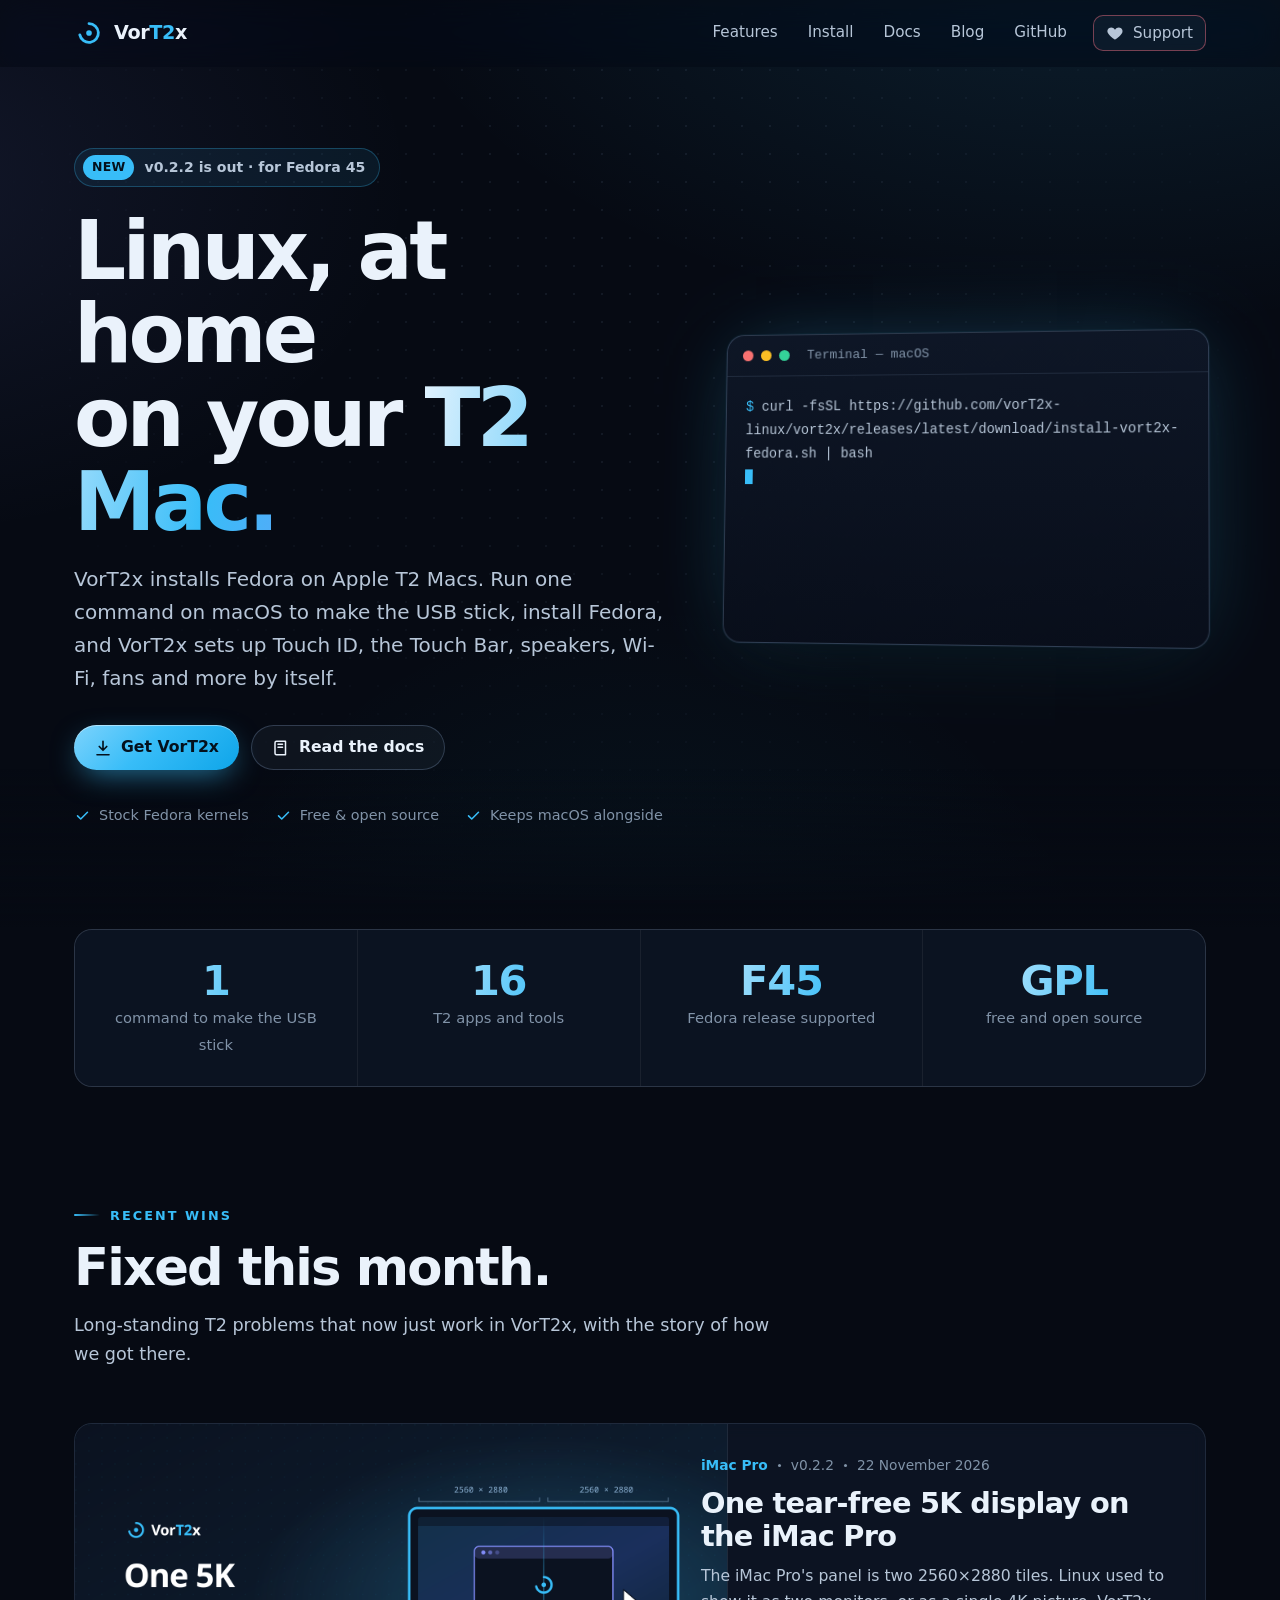
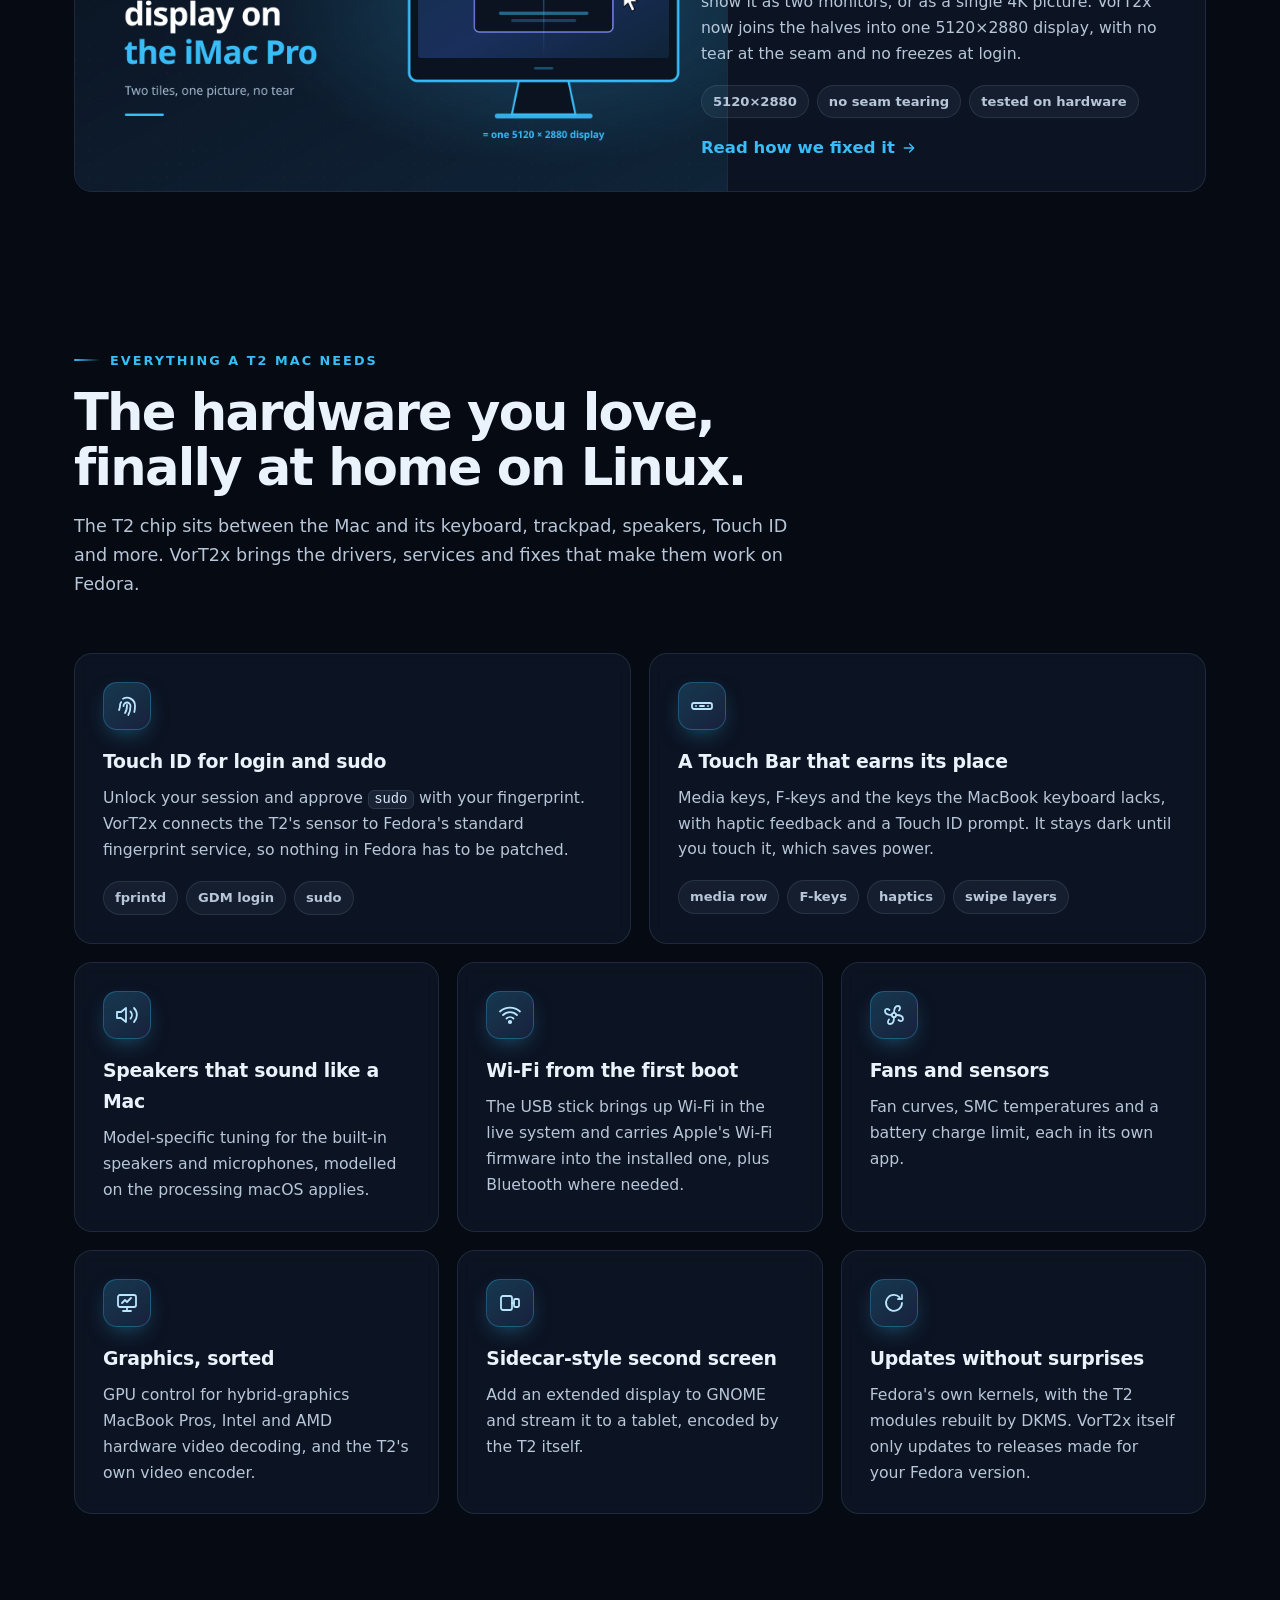
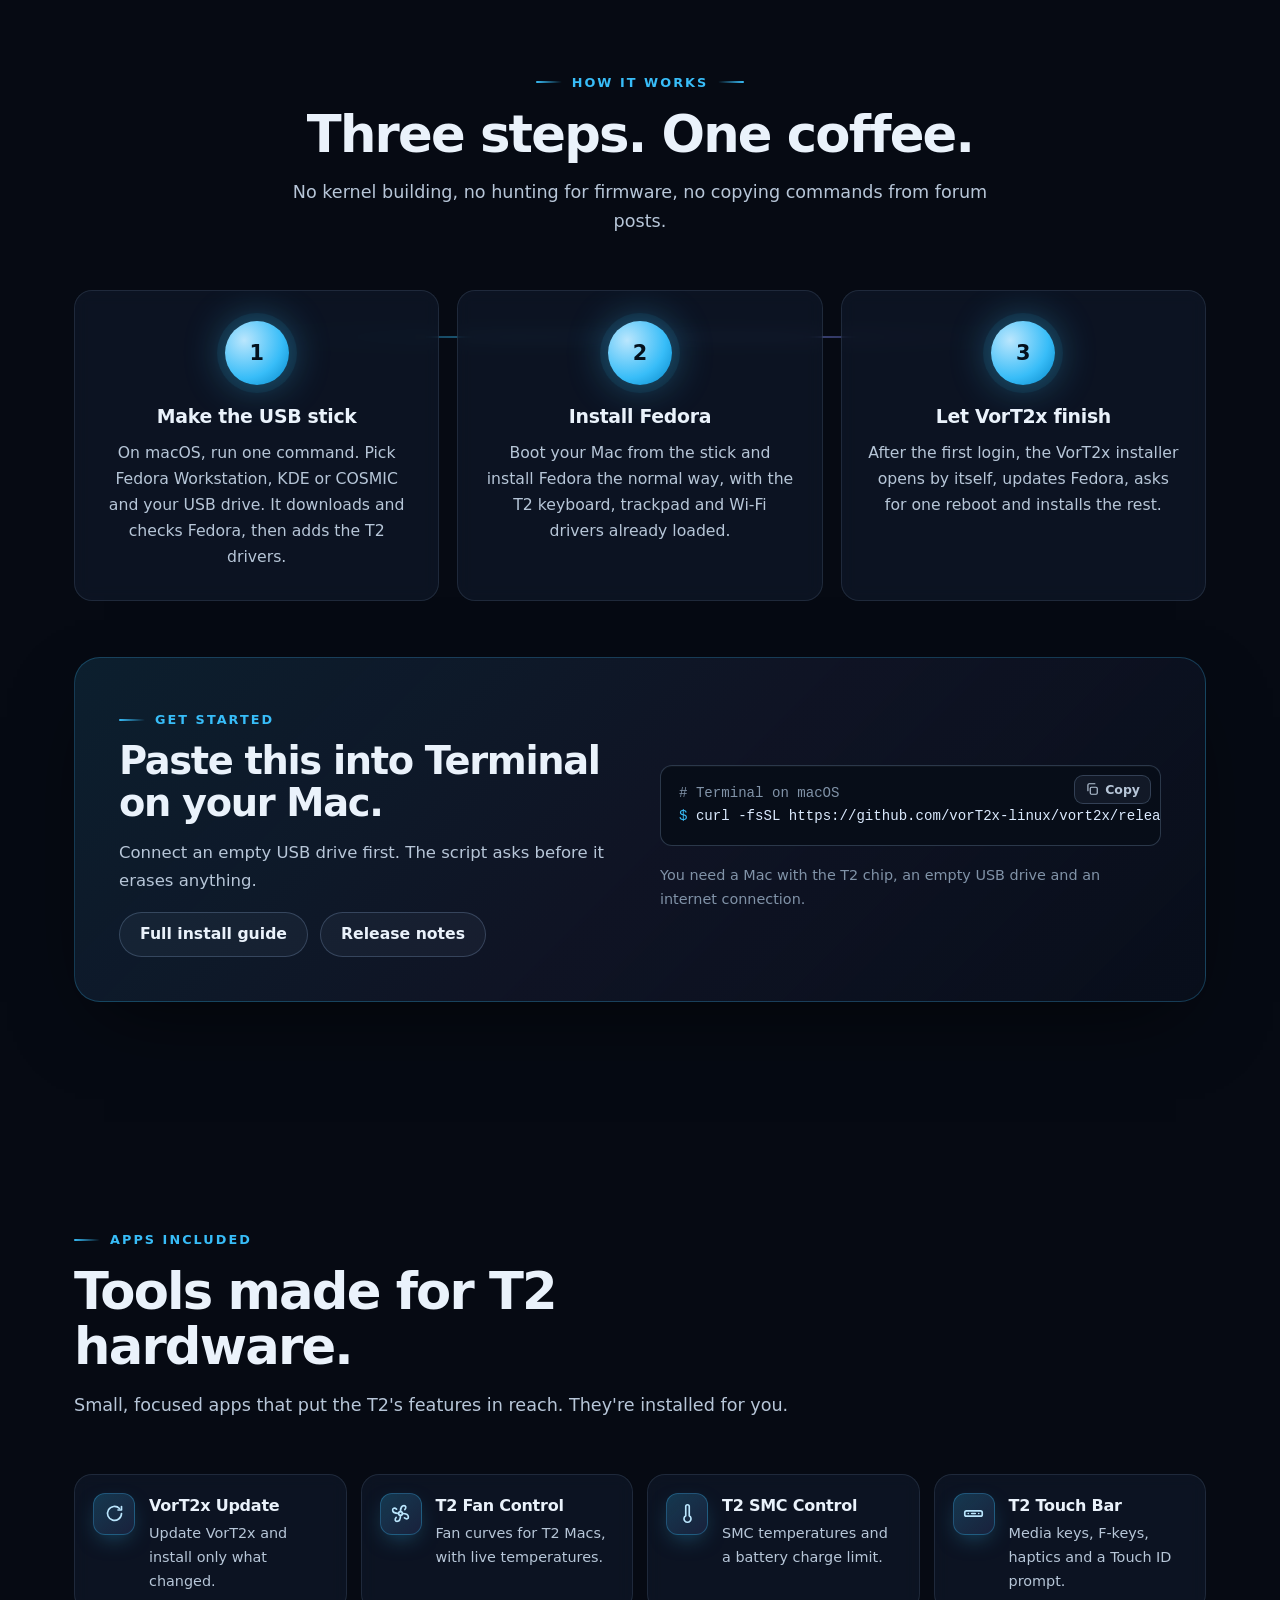
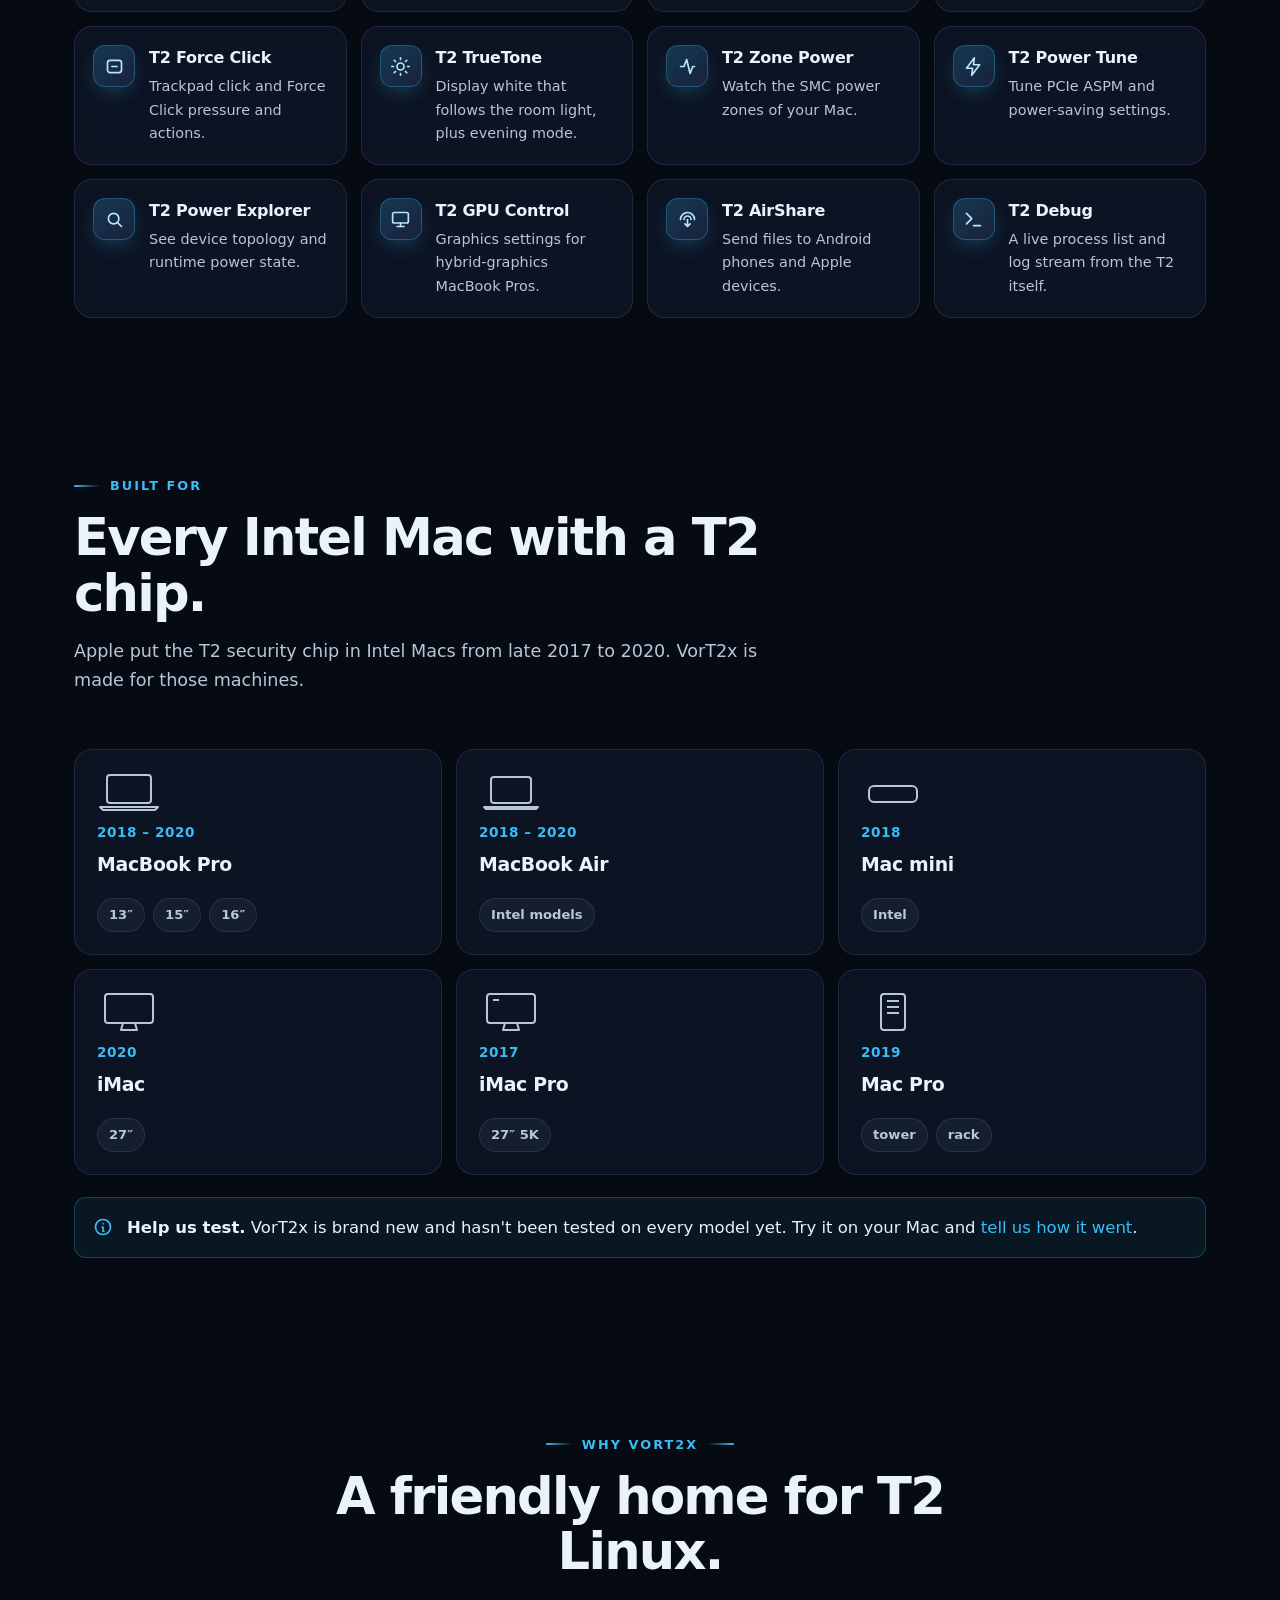
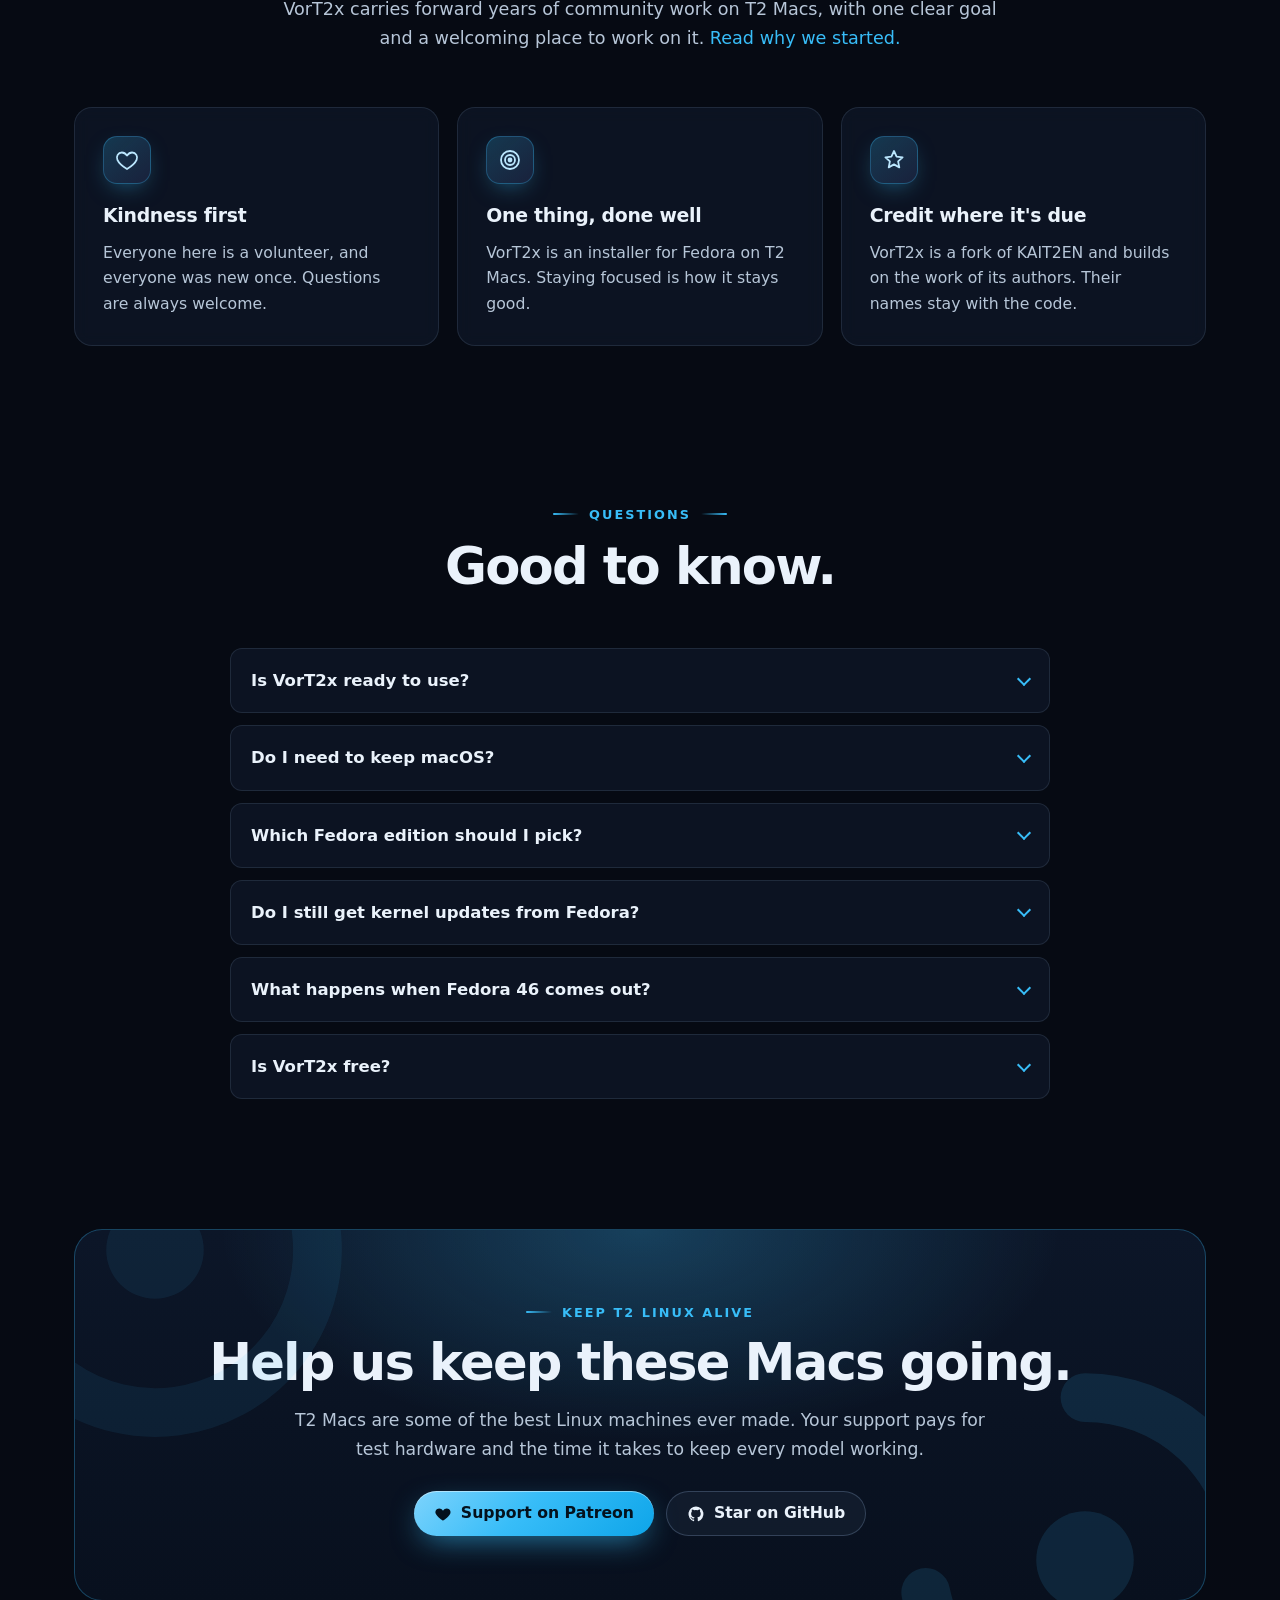
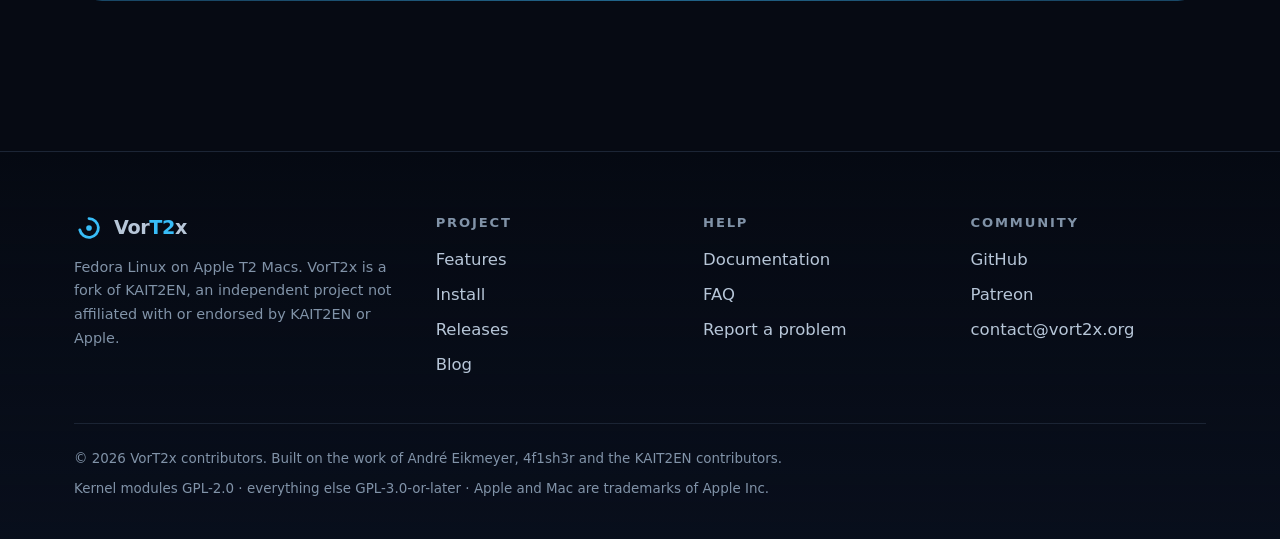
==== index.html @ ca9915e4 "Show v0.2.2 as the latest release on the homepage Co-Authored-By: Claude Opus 5.5 <noreply@anthropic" ====
<!doctype html>
<html lang="en" class="no-js">
<head>
<meta charset="utf-8">
<meta name="viewport" content="width=device-width, initial-scale=1">
<title>VorT2x · Fedora Linux on Apple T2 Macs</title>
<meta name="description" content="VorT2x installs Fedora Linux on Apple T2 Macs: one command on macOS makes the USB stick, and Fedora sets up Touch ID, the Touch Bar, audio, Wi-Fi, fans and more by itself.">
<link rel="canonical" href="https://vort2x.org/">
<meta name="theme-color" content="#060a13">
<link rel="icon" href="/assets/favicon.svg" type="image/svg+xml">
<meta property="og:type" content="website">
<meta property="og:site_name" content="VorT2x">
<meta property="og:title" content="VorT2x · Fedora Linux on Apple T2 Macs">
<meta property="og:description" content="One command on macOS makes the USB stick. Fedora sets up the rest by itself.">
<meta property="og:url" content="https://vort2x.org/">
<meta property="og:image" content="https://vort2x.org/assets/og.png">
<meta name="twitter:card" content="summary_large_image">
<link rel="stylesheet" href="/assets/site.css">
<script type="application/ld+json">
{"@context":"https://schema.org","@type":"SoftwareApplication","name":"VorT2x","applicationCategory":"OperatingSystem","operatingSystem":"Fedora Linux 45","url":"https://vort2x.org/","softwareVersion":"0.2.2","license":"https://www.gnu.org/licenses/gpl-3.0.html","offers":{"@type":"Offer","price":"0","priceCurrency":"GBP"},"description":"Installer that brings Apple T2 Mac support to stock Fedora Linux."}
</script>
<script defer src="/assets/site.js"></script>
</head>
<body>
<a class="skip" href="#main">Skip to content</a>
<div class="ambient" aria-hidden="true"></div>

<header class="nav">
  <div class="wrap">
    <a class="brand" href="/" aria-label="VorT2x home">
      <svg viewBox="0 0 64 64" aria-hidden="true"><path d="M32 12a20 20 0 1 1-19.6 24" fill="none" stroke="#38bdf8" stroke-width="6" stroke-linecap="round"/><circle cx="32" cy="32" r="6" fill="#38bdf8"/></svg>
      <span>Vor<b>T2</b>x</span>
    </a>
    <button class="nav-toggle" type="button" aria-label="Menu" aria-expanded="false"><svg width="20" height="20" viewBox="0 0 24 24" fill="none" stroke="currentColor" stroke-width="2" stroke-linecap="round"><path d="M4 7h16M4 12h16M4 17h16"/></svg></button>
    <nav class="nav-links" aria-label="Main">
      <a href="/#features">Features</a>
      <a href="/#install">Install</a>
      <a href="/documentation.html">Docs</a>
      <a href="/blog/">Blog</a>
      <a href="https://github.com/vorT2x-linux/vort2x">GitHub</a>
      <a class="btn btn-sm btn-patreon" href="https://patreon.com/VorT2x"><svg viewBox="0 0 24 24" fill="currentColor" aria-hidden="true"><path d="M12 21s-7.5-4.6-9.6-9.2C.9 8.4 3.1 4.5 6.9 4.5c2.1 0 3.7 1.1 5.1 3 1.4-1.9 3-3 5.1-3 3.8 0 6 3.9 4.5 7.3C19.5 16.4 12 21 12 21z"/></svg>Support</a>
    </nav>
  </div>
</header>

<main id="main">

<!-- ===== Hero ===== -->
<section class="hero">
  <canvas id="vortex" aria-hidden="true"></canvas>
  <div class="wrap hero-grid">
    <div>
      <a class="pill reveal" href="https://github.com/vorT2x-linux/vort2x/releases/latest"><span class="tag">NEW</span> v0.2.2 is out · for Fedora 45</a>
      <h1 class="reveal" style="--d:.08s">Linux, at home<br>on your <span class="grad">T2 Mac.</span></h1>
      <p class="lede reveal" style="--d:.16s">VorT2x installs Fedora on Apple T2 Macs. Run one command on macOS to make the USB stick, install Fedora, and VorT2x sets up Touch ID, the Touch Bar, speakers, Wi-Fi, fans and more by itself.</p>
      <div class="cta reveal" style="--d:.24s">
        <a class="btn btn-primary" href="#install"><svg viewBox="0 0 24 24" fill="none" stroke="currentColor" stroke-width="2.2" stroke-linecap="round" stroke-linejoin="round" aria-hidden="true"><path d="M12 3v12m0 0l-5-5m5 5l5-5M4 21h16"/></svg>Get VorT2x</a>
        <a class="btn" href="/documentation.html"><svg viewBox="0 0 24 24" fill="none" stroke="currentColor" stroke-width="2" stroke-linecap="round" stroke-linejoin="round" aria-hidden="true"><path d="M4 5a2 2 0 0 1 2-2h12v18H6a2 2 0 0 1-2-2z"/><path d="M8 7h6M8 11h6"/></svg>Read the docs</a>
      </div>
      <div class="trust reveal" style="--d:.32s">
        <span><svg viewBox="0 0 24 24" fill="none" stroke="currentColor" stroke-width="2.2" stroke-linecap="round" stroke-linejoin="round"><path d="M5 12.5l4.5 4.5L19 7.5"/></svg>Stock Fedora kernels</span>
        <span><svg viewBox="0 0 24 24" fill="none" stroke="currentColor" stroke-width="2.2" stroke-linecap="round" stroke-linejoin="round"><path d="M5 12.5l4.5 4.5L19 7.5"/></svg>Free &amp; open source</span>
        <span><svg viewBox="0 0 24 24" fill="none" stroke="currentColor" stroke-width="2.2" stroke-linecap="round" stroke-linejoin="round"><path d="M5 12.5l4.5 4.5L19 7.5"/></svg>Keeps macOS alongside</span>
      </div>
    </div>
    <div class="reveal" style="--d:.2s">
      <div class="terminal" role="img" aria-label="A terminal running the VorT2x installer on macOS">
        <div class="term-bar"><i></i><i></i><i></i><span>Terminal — macOS</span></div>
        <div class="term-body" data-typing></div>
      </div>
    </div>
  </div>
</section>

<!-- ===== Stats ===== -->
<section>
  <div class="wrap">
    <div class="stats reveal">
      <div class="stat"><b class="grad">1</b><span>command to make the USB stick</span></div>
      <div class="stat"><b class="grad">16</b><span>T2 apps and tools</span></div>
      <div class="stat"><b class="grad">F45</b><span>Fedora release supported</span></div>
      <div class="stat"><b class="grad">GPL</b><span>free and open source</span></div>
    </div>
  </div>
</section>

<!-- ===== Recent wins ===== -->
<section class="section" id="wins">
  <div class="wrap">
    <div class="section-head reveal">
      <span class="eyebrow">Recent wins</span>
      <h2>Fixed this month.</h2>
      <p>Long-standing T2 problems that now just work in VorT2x, with the story of how we got there.</p>
    </div>
    <div class="wins">
      <a class="card post-card win reveal" href="/blog/imac-pro-5k-one-display.html">
        <div class="thumb"><img src="/blog/imac-pro-5k-one-display-hero.png" alt="An iMac Pro whose screen is made of two 2560 by 2880 halves, showing one window across both" width="1600" height="900" loading="lazy"></div>
        <div class="body">
          <div class="meta"><span class="post-tag">iMac Pro</span><span class="dot"></span><span>v0.2.2</span><span class="dot"></span><time datetime="2026-11-22">22 November 2026</time></div>
          <h3>One tear-free 5K display on the iMac Pro</h3>
          <p>The iMac Pro's panel is two 2560×2880 tiles. Linux used to show it as two monitors, or as a single 4K picture. VorT2x now joins the halves into one 5120×2880 display, with no tear at the seam and no freezes at login.</p>
          <div class="chips"><span class="chip">5120×2880</span><span class="chip">no seam tearing</span><span class="chip">tested on hardware</span></div>
          <span class="more">Read how we fixed it <svg width="16" height="16" viewBox="0 0 24 24" fill="none" stroke="currentColor" stroke-width="2.2" stroke-linecap="round" stroke-linejoin="round"><path d="M5 12h14M13 6l6 6-6 6"/></svg></span>
        </div>
      </a>
    </div>
  </div>
</section>

<!-- ===== Features ===== -->
<section class="section" id="features">
  <div class="wrap">
    <div class="section-head reveal">
      <span class="eyebrow">Everything a T2 Mac needs</span>
      <h2>The hardware you love,<br>finally at home on Linux.</h2>
      <p>The T2 chip sits between the Mac and its keyboard, trackpad, speakers, Touch ID and more. VorT2x brings the drivers, services and fixes that make them work on Fedora.</p>
    </div>
    <div class="bento">
      <article class="card wide reveal">
        <div class="icon"><svg viewBox="0 0 24 24" fill="none" stroke="currentColor" stroke-width="1.8" stroke-linecap="round" stroke-linejoin="round"><path d="M12 11c0 3-.5 6-2 8"/><path d="M8 4.8A8 8 0 0 1 20 12c0 2-.2 4-.7 6"/><path d="M4 16c.6-1.3 1-2.6 1-4a7 7 0 0 1 1.2-3.9"/><path d="M8.5 12a3.5 3.5 0 1 1 7 0c0 3.5-.8 6.5-2.2 9"/></svg></div>
        <h3>Touch ID for login and sudo</h3>
        <p>Unlock your session and approve <code>sudo</code> with your fingerprint. VorT2x connects the T2's sensor to Fedora's standard fingerprint service, so nothing in Fedora has to be patched.</p>
        <div class="chips"><span class="chip">fprintd</span><span class="chip">GDM login</span><span class="chip">sudo</span></div>
      </article>
      <article class="card wide reveal" style="--d:.06s">
        <div class="icon"><svg viewBox="0 0 24 24" fill="none" stroke="currentColor" stroke-width="1.8" stroke-linecap="round" stroke-linejoin="round"><rect x="2" y="9" width="20" height="6" rx="2"/><path d="M6 12h.01M10 12h4M18 12h.01"/></svg></div>
        <h3>A Touch Bar that earns its place</h3>
        <p>Media keys, F-keys and the keys the MacBook keyboard lacks, with haptic feedback and a Touch ID prompt. It stays dark until you touch it, which saves power.</p>
        <div class="chips"><span class="chip">media row</span><span class="chip">F-keys</span><span class="chip">haptics</span><span class="chip">swipe layers</span></div>
      </article>
      <article class="card reveal">
        <div class="icon"><svg viewBox="0 0 24 24" fill="none" stroke="currentColor" stroke-width="1.8" stroke-linecap="round" stroke-linejoin="round"><path d="M11 5L6 9H2v6h4l5 4z"/><path d="M15.5 8.5a5 5 0 0 1 0 7M19 5a10 10 0 0 1 0 14"/></svg></div>
        <h3>Speakers that sound like a Mac</h3>
        <p>Model-specific tuning for the built-in speakers and microphones, modelled on the processing macOS applies.</p>
      </article>
      <article class="card reveal" style="--d:.06s">
        <div class="icon"><svg viewBox="0 0 24 24" fill="none" stroke="currentColor" stroke-width="1.8" stroke-linecap="round" stroke-linejoin="round"><path d="M2 8.5a15 15 0 0 1 20 0M5 12a10 10 0 0 1 14 0M8.5 15.5a5 5 0 0 1 7 0"/><circle cx="12" cy="19" r="1.2" fill="currentColor"/></svg></div>
        <h3>Wi-Fi from the first boot</h3>
        <p>The USB stick brings up Wi-Fi in the live system and carries Apple's Wi-Fi firmware into the installed one, plus Bluetooth where needed.</p>
      </article>
      <article class="card reveal" style="--d:.12s">
        <div class="icon"><svg viewBox="0 0 24 24" fill="none" stroke="currentColor" stroke-width="1.8" stroke-linecap="round" stroke-linejoin="round"><circle cx="12" cy="12" r="2.2"/><path d="M12 9.8C12 6 13.5 3 16 3c2 0 3 2 1 4.5M14.2 12c3.8 0 6.8 1.5 6.8 4 0 2-2 3-4.5 1M12 14.2c0 3.8-1.5 6.8-4 6.8-2 0-3-2-1-4.5M9.8 12C6 12 3 10.5 3 8c0-2 2-3 4.5-1"/></svg></div>
        <h3>Fans and sensors</h3>
        <p>Fan curves, SMC temperatures and a battery charge limit, each in its own app.</p>
      </article>
      <article class="card reveal">
        <div class="icon"><svg viewBox="0 0 24 24" fill="none" stroke="currentColor" stroke-width="1.8" stroke-linecap="round" stroke-linejoin="round"><rect x="3" y="4" width="18" height="12" rx="2"/><path d="M8 20h8M12 16v4"/><path d="M7 12l3-3 2 2 4-4"/></svg></div>
        <h3>Graphics, sorted</h3>
        <p>GPU control for hybrid-graphics MacBook Pros, Intel and AMD hardware video decoding, and the T2's own video encoder.</p>
      </article>
      <article class="card reveal" style="--d:.06s">
        <div class="icon"><svg viewBox="0 0 24 24" fill="none" stroke="currentColor" stroke-width="1.8" stroke-linecap="round" stroke-linejoin="round"><rect x="3" y="5" width="11" height="14" rx="2"/><rect x="16" y="8" width="5" height="8" rx="1.2"/><path d="M14 12h2"/></svg></div>
        <h3>Sidecar-style second screen</h3>
        <p>Add an extended display to GNOME and stream it to a tablet, encoded by the T2 itself.</p>
      </article>
      <article class="card reveal" style="--d:.12s">
        <div class="icon"><svg viewBox="0 0 24 24" fill="none" stroke="currentColor" stroke-width="1.8" stroke-linecap="round" stroke-linejoin="round"><path d="M20 12a8 8 0 1 1-2.3-5.7"/><path d="M20 4v4h-4"/></svg></div>
        <h3>Updates without surprises</h3>
        <p>Fedora's own kernels, with the T2 modules rebuilt by DKMS. VorT2x itself only updates to releases made for your Fedora version.</p>
      </article>
    </div>
  </div>
</section>

<!-- ===== How it works ===== -->
<section class="section" id="install" style="padding-top:40px">
  <div class="wrap">
    <div class="section-head center reveal">
      <span class="eyebrow">How it works</span>
      <h2>Three steps. One coffee.</h2>
      <p>No kernel building, no hunting for firmware, no copying commands from forum posts.</p>
    </div>
    <div class="steps">
      <div class="card step reveal"><div class="num"></div><h3>Make the USB stick</h3><p>On macOS, run one command. Pick Fedora Workstation, KDE or COSMIC and your USB drive. It downloads and checks Fedora, then adds the T2 drivers.</p></div>
      <div class="card step reveal" style="--d:.1s"><div class="num"></div><h3>Install Fedora</h3><p>Boot your Mac from the stick and install Fedora the normal way, with the T2 keyboard, trackpad and Wi-Fi drivers already loaded.</p></div>
      <div class="card step reveal" style="--d:.2s"><div class="num"></div><h3>Let VorT2x finish</h3><p>After the first login, the VorT2x installer opens by itself, updates Fedora, asks for one reboot and installs the rest.</p></div>
    </div>

    <div class="install-card reveal" style="margin-top:56px">
      <div>
        <span class="eyebrow">Get started</span>
        <h2 style="font-size:clamp(1.7rem,3.2vw,2.4rem)">Paste this into Terminal on your Mac.</h2>
        <p style="color:var(--fg-soft);margin:0 0 18px">Connect an empty USB drive first. The script asks before it erases anything.</p>
        <div class="cta"><a class="btn" href="/documentation.html#install">Full install guide</a><a class="btn" href="https://github.com/vorT2x-linux/vort2x/releases/latest">Release notes</a></div>
      </div>
      <div>
        <div class="code"><pre><span class="c"># Terminal on macOS</span>
<span class="p">$ </span><span class="cmd">curl -fsSL https://github.com/vorT2x-linux/vort2x/releases/latest/download/install-vort2x-fedora.sh | bash</span></pre></div>
        <p style="color:var(--muted);font-size:.9rem;margin:10px 0 0">You need a Mac with the T2 chip, an empty USB drive and an internet connection.</p>
      </div>
    </div>
  </div>
</section>

<!-- ===== Apps ===== -->
<section class="section" id="apps">
  <div class="wrap">
    <div class="section-head reveal">
      <span class="eyebrow">Apps included</span>
      <h2>Tools made for T2 hardware.</h2>
      <p>Small, focused apps that put the T2's features in reach. They're installed for you.</p>
    </div>
    <div class="apps">
      <div class="card app reveal"><div class="icon"><svg viewBox="0 0 24 24" fill="none" stroke="currentColor" stroke-width="1.9" stroke-linecap="round" stroke-linejoin="round"><path d="M20 12a8 8 0 1 1-2.3-5.7"/><path d="M20 4v4h-4"/></svg></div><div><h3>VorT2x Update</h3><p>Update VorT2x and install only what changed.</p></div></div>
      <div class="card app reveal"><div class="icon"><svg viewBox="0 0 24 24" fill="none" stroke="currentColor" stroke-width="1.9" stroke-linecap="round" stroke-linejoin="round"><circle cx="12" cy="12" r="2.2"/><path d="M12 9.8C12 6 13.5 3 16 3c2 0 3 2 1 4.5M14.2 12c3.8 0 6.8 1.5 6.8 4 0 2-2 3-4.5 1M12 14.2c0 3.8-1.5 6.8-4 6.8-2 0-3-2-1-4.5M9.8 12C6 12 3 10.5 3 8c0-2 2-3 4.5-1"/></svg></div><div><h3>T2 Fan Control</h3><p>Fan curves for T2 Macs, with live temperatures.</p></div></div>
      <div class="card app reveal"><div class="icon"><svg viewBox="0 0 24 24" fill="none" stroke="currentColor" stroke-width="1.9" stroke-linecap="round" stroke-linejoin="round"><path d="M14 4v10.5a4 4 0 1 1-4 0V4a2 2 0 1 1 4 0z"/></svg></div><div><h3>T2 SMC Control</h3><p>SMC temperatures and a battery charge limit.</p></div></div>
      <div class="card app reveal"><div class="icon"><svg viewBox="0 0 24 24" fill="none" stroke="currentColor" stroke-width="1.9" stroke-linecap="round" stroke-linejoin="round"><rect x="2" y="9" width="20" height="6" rx="2"/><path d="M6 12h.01M10 12h4M18 12h.01"/></svg></div><div><h3>T2 Touch Bar</h3><p>Media keys, F-keys, haptics and a Touch ID prompt.</p></div></div>
      <div class="card app reveal"><div class="icon"><svg viewBox="0 0 24 24" fill="none" stroke="currentColor" stroke-width="1.9" stroke-linecap="round" stroke-linejoin="round"><rect x="4" y="5" width="16" height="14" rx="3"/><path d="M9 12h6"/></svg></div><div><h3>T2 Force Click</h3><p>Trackpad click and Force Click pressure and actions.</p></div></div>
      <div class="card app reveal"><div class="icon"><svg viewBox="0 0 24 24" fill="none" stroke="currentColor" stroke-width="1.9" stroke-linecap="round" stroke-linejoin="round"><circle cx="12" cy="12" r="4"/><path d="M12 2v2M12 20v2M4.9 4.9l1.4 1.4M17.7 17.7l1.4 1.4M2 12h2M20 12h2M4.9 19.1l1.4-1.4M17.7 6.3l1.4-1.4"/></svg></div><div><h3>T2 TrueTone</h3><p>Display white that follows the room light, plus evening mode.</p></div></div>
      <div class="card app reveal"><div class="icon"><svg viewBox="0 0 24 24" fill="none" stroke="currentColor" stroke-width="1.9" stroke-linecap="round" stroke-linejoin="round"><path d="M4 12h4l3-8 4 16 3-8h2"/></svg></div><div><h3>T2 Zone Power</h3><p>Watch the SMC power zones of your Mac.</p></div></div>
      <div class="card app reveal"><div class="icon"><svg viewBox="0 0 24 24" fill="none" stroke="currentColor" stroke-width="1.9" stroke-linecap="round" stroke-linejoin="round"><path d="M13 2L4 14h7l-1 8 9-12h-7z"/></svg></div><div><h3>T2 Power Tune</h3><p>Tune PCIe ASPM and power-saving settings.</p></div></div>
      <div class="card app reveal"><div class="icon"><svg viewBox="0 0 24 24" fill="none" stroke="currentColor" stroke-width="1.9" stroke-linecap="round" stroke-linejoin="round"><circle cx="11" cy="11" r="6"/><path d="M20 20l-4.3-4.3"/></svg></div><div><h3>T2 Power Explorer</h3><p>See device topology and runtime power state.</p></div></div>
      <div class="card app reveal"><div class="icon"><svg viewBox="0 0 24 24" fill="none" stroke="currentColor" stroke-width="1.9" stroke-linecap="round" stroke-linejoin="round"><rect x="3" y="4" width="18" height="12" rx="2"/><path d="M8 20h8M12 16v4"/></svg></div><div><h3>T2 GPU Control</h3><p>Graphics settings for hybrid-graphics MacBook Pros.</p></div></div>
      <div class="card app reveal"><div class="icon"><svg viewBox="0 0 24 24" fill="none" stroke="currentColor" stroke-width="1.9" stroke-linecap="round" stroke-linejoin="round"><path d="M4 12a8 8 0 0 1 16 0"/><path d="M8 12a4 4 0 0 1 8 0"/><path d="M12 12v8M9 17l3 3 3-3"/></svg></div><div><h3>T2 AirShare</h3><p>Send files to Android phones and Apple devices.</p></div></div>
      <div class="card app reveal"><div class="icon"><svg viewBox="0 0 24 24" fill="none" stroke="currentColor" stroke-width="1.9" stroke-linecap="round" stroke-linejoin="round"><path d="M4 17l6-6-6-6M12 19h8"/></svg></div><div><h3>T2 Debug</h3><p>A live process list and log stream from the T2 itself.</p></div></div>
    </div>
  </div>
</section>

<!-- ===== Macs ===== -->
<section class="section" id="macs" style="padding-top:40px">
  <div class="wrap">
    <div class="section-head reveal">
      <span class="eyebrow">Built for</span>
      <h2>Every Intel Mac with a T2 chip.</h2>
      <p>Apple put the T2 security chip in Intel Macs from late 2017 to 2020. VorT2x is made for those machines.</p>
    </div>
    <div class="macs">
      <div class="card mac reveal"><svg class="dev" viewBox="0 0 64 40" fill="none" stroke="currentColor" stroke-width="2" stroke-linejoin="round"><rect x="10" y="3" width="44" height="28" rx="3"/><path d="M3 35h58l-3 3H6z"/></svg><span class="year">2018 – 2020</span><h3>MacBook Pro</h3><div class="chips"><span class="chip">13″</span><span class="chip">15″</span><span class="chip">16″</span></div></div>
      <div class="card mac reveal" style="--d:.05s"><svg class="dev" viewBox="0 0 64 40" fill="none" stroke="currentColor" stroke-width="2" stroke-linejoin="round"><rect x="12" y="5" width="40" height="26" rx="3"/><path d="M5 35h54l-2 2H7z"/></svg><span class="year">2018 – 2020</span><h3>MacBook Air</h3><div class="chips"><span class="chip">Intel models</span></div></div>
      <div class="card mac reveal" style="--d:.1s"><svg class="dev" viewBox="0 0 64 40" fill="none" stroke="currentColor" stroke-width="2" stroke-linejoin="round"><rect x="8" y="14" width="48" height="16" rx="5"/><path d="M14 22h.01"/></svg><span class="year">2018</span><h3>Mac mini</h3><div class="chips"><span class="chip">Intel</span></div></div>
      <div class="card mac reveal"><svg class="dev" viewBox="0 0 64 40" fill="none" stroke="currentColor" stroke-width="2" stroke-linejoin="round"><rect x="8" y="2" width="48" height="29" rx="3"/><path d="M26 31l-2 7h16l-2-7"/></svg><span class="year">2020</span><h3>iMac</h3><div class="chips"><span class="chip">27″</span></div></div>
      <div class="card mac reveal" style="--d:.05s"><svg class="dev" viewBox="0 0 64 40" fill="none" stroke="currentColor" stroke-width="2" stroke-linejoin="round"><rect x="8" y="2" width="48" height="29" rx="3"/><path d="M26 31l-2 7h16l-2-7"/><path d="M14 8h6"/></svg><span class="year">2017</span><h3>iMac Pro</h3><div class="chips"><span class="chip">27″ 5K</span></div></div>
      <div class="card mac reveal" style="--d:.1s"><svg class="dev" viewBox="0 0 64 40" fill="none" stroke="currentColor" stroke-width="2" stroke-linejoin="round"><rect x="20" y="2" width="24" height="36" rx="3"/><path d="M26 9h12M26 15h12M26 21h12"/></svg><span class="year">2019</span><h3>Mac Pro</h3><div class="chips"><span class="chip">tower</span><span class="chip">rack</span></div></div>
    </div>
    <div class="callout reveal" style="margin-top:22px"><svg viewBox="0 0 24 24" fill="none" stroke="currentColor" stroke-width="2" stroke-linecap="round" stroke-linejoin="round"><circle cx="12" cy="12" r="9"/><path d="M12 8h.01M11 12h1v5h1"/></svg><p><strong>Help us test.</strong> VorT2x is brand new and hasn't been tested on every model yet. Try it on your Mac and <a href="https://github.com/vorT2x-linux/vort2x/issues">tell us how it went</a>.</p></div>
  </div>
</section>

<!-- ===== Values ===== -->
<section class="section" style="padding-top:40px">
  <div class="wrap">
    <div class="section-head center reveal">
      <span class="eyebrow">Why VorT2x</span>
      <h2>A friendly home for T2 Linux.</h2>
      <p>VorT2x carries forward years of community work on T2 Macs, with one clear goal and a welcoming place to work on it. <a href="/blog/why-vort2x-exists.html">Read why we started.</a></p>
    </div>
    <div class="values">
      <div class="card reveal"><div class="icon"><svg viewBox="0 0 24 24" fill="none" stroke="currentColor" stroke-width="1.8" stroke-linecap="round" stroke-linejoin="round"><path d="M12 21s-7.5-4.6-9.6-9.2C.9 8.4 3.1 4.5 6.9 4.5c2.1 0 3.7 1.1 5.1 3 1.4-1.9 3-3 5.1-3 3.8 0 6 3.9 4.5 7.3C19.5 16.4 12 21 12 21z"/></svg></div><h3>Kindness first</h3><p>Everyone here is a volunteer, and everyone was new once. Questions are always welcome.</p></div>
      <div class="card reveal" style="--d:.08s"><div class="icon"><svg viewBox="0 0 24 24" fill="none" stroke="currentColor" stroke-width="1.8" stroke-linecap="round" stroke-linejoin="round"><circle cx="12" cy="12" r="9"/><circle cx="12" cy="12" r="5"/><circle cx="12" cy="12" r="1.5" fill="currentColor"/></svg></div><h3>One thing, done well</h3><p>VorT2x is an installer for Fedora on T2 Macs. Staying focused is how it stays good.</p></div>
      <div class="card reveal" style="--d:.16s"><div class="icon"><svg viewBox="0 0 24 24" fill="none" stroke="currentColor" stroke-width="1.8" stroke-linecap="round" stroke-linejoin="round"><path d="M12 3l2.6 5.6 6 .7-4.5 4.1 1.2 6L12 16.4 6.7 19.4l1.2-6L3.4 9.3l6-.7z"/></svg></div><h3>Credit where it's due</h3><p>VorT2x is a fork of KAIT2EN and builds on the work of its authors. Their names stay with the code.</p></div>
    </div>
  </div>
</section>

<!-- ===== FAQ ===== -->
<section class="section" id="faq" style="padding-top:40px">
  <div class="wrap">
    <div class="section-head center reveal">
      <span class="eyebrow">Questions</span>
      <h2>Good to know.</h2>
    </div>
    <div class="faq">
      <details class="reveal"><summary>Is VorT2x ready to use?</summary><div class="a"><p>VorT2x is brand new: our first releases came out in November 2026. It carries forward code that has been used on T2 Macs before, but it hasn't been tested on hardware under the VorT2x name yet, so expect a few rough edges. Reports from real Macs help a lot.</p></div></details>
      <details class="reveal"><summary>Do I need to keep macOS?</summary><div class="a"><p>We recommend it. You need macOS to make the USB stick, and Touch ID on Linux uses the fingerprints you enrolled in macOS. Fedora installs alongside it, and the <code>boot-macos</code> command restarts straight into macOS.</p></div></details>
      <details class="reveal"><summary>Which Fedora edition should I pick?</summary><div class="a"><p>The USB maker offers Fedora Workstation (GNOME), Fedora KDE and the COSMIC spin. Workstation gets the most attention. Atomic desktops, Server and network-install images aren't supported.</p></div></details>
      <details class="reveal"><summary>Do I still get kernel updates from Fedora?</summary><div class="a"><p>Yes. VorT2x uses Fedora's own kernels. The T2 drivers are DKMS modules, which rebuild themselves when a new kernel arrives.</p></div></details>
      <details class="reveal"><summary>What happens when Fedora 46 comes out?</summary><div class="a"><p>Each Fedora version gets its own VorT2x release. Your Mac only updates to releases made for the Fedora version it runs, so an older Fedora keeps working until you upgrade.</p></div></details>
      <details class="reveal"><summary>Is VorT2x free?</summary><div class="a"><p>Yes, and it's open source: the kernel modules are GPL-2.0 and everything else is GPL-3.0-or-later. If you'd like to help keep it going, you can <a href="https://patreon.com/VorT2x">support us on Patreon</a>.</p></div></details>
    </div>
  </div>
</section>

<!-- ===== Support ===== -->
<section class="section" style="padding-top:20px">
  <div class="wrap">
    <div class="support reveal">
      <svg class="swirl-bg" viewBox="0 0 64 64" aria-hidden="true"><path d="M32 12a20 20 0 1 1-19.6 24" fill="none" stroke="currentColor" stroke-width="6" stroke-linecap="round"/><circle cx="32" cy="32" r="6" fill="currentColor"/></svg>
      <svg class="swirl-bg l" viewBox="0 0 64 64" aria-hidden="true"><path d="M32 12a20 20 0 1 1-19.6 24" fill="none" stroke="currentColor" stroke-width="6" stroke-linecap="round"/><circle cx="32" cy="32" r="6" fill="currentColor"/></svg>
      <span class="eyebrow">Keep T2 Linux alive</span>
      <h2>Help us keep these Macs going.</h2>
      <p>T2 Macs are some of the best Linux machines ever made. Your support pays for test hardware and the time it takes to keep every model working.</p>
      <div class="cta" style="justify-content:center">
        <a class="btn btn-primary" href="https://patreon.com/VorT2x"><svg viewBox="0 0 24 24" fill="currentColor" aria-hidden="true"><path d="M12 21s-7.5-4.6-9.6-9.2C.9 8.4 3.1 4.5 6.9 4.5c2.1 0 3.7 1.1 5.1 3 1.4-1.9 3-3 5.1-3 3.8 0 6 3.9 4.5 7.3C19.5 16.4 12 21 12 21z"/></svg>Support on Patreon</a>
        <a class="btn" href="https://github.com/vorT2x-linux/vort2x"><svg viewBox="0 0 24 24" fill="currentColor" aria-hidden="true"><path d="M12 2a10 10 0 0 0-3.2 19.5c.5.1.7-.2.7-.5v-1.7c-2.8.6-3.4-1.3-3.4-1.3-.5-1.2-1.1-1.5-1.1-1.5-.9-.6.1-.6.1-.6 1 .1 1.5 1 1.5 1 .9 1.5 2.3 1.1 2.9.8.1-.6.3-1.1.6-1.3-2.2-.3-4.6-1.1-4.6-5 0-1.1.4-2 1-2.7-.1-.3-.4-1.3.1-2.7 0 0 .8-.3 2.8 1a9.7 9.7 0 0 1 5 0c1.9-1.3 2.8-1 2.8-1 .5 1.4.2 2.4.1 2.7.6.7 1 1.6 1 2.7 0 3.9-2.3 4.7-4.6 5 .4.3.7.9.7 1.9V21c0 .3.2.6.7.5A10 10 0 0 0 12 2z"/></svg>Star on GitHub</a>
      </div>
    </div>
  </div>
</section>

</main>

<footer class="footer">
  <div class="wrap">
    <div class="footer-grid">
      <div>
        <a class="brand" href="/"><svg viewBox="0 0 64 64" aria-hidden="true"><path d="M32 12a20 20 0 1 1-19.6 24" fill="none" stroke="#38bdf8" stroke-width="6" stroke-linecap="round"/><circle cx="32" cy="32" r="6" fill="#38bdf8"/></svg><span>Vor<b>T2</b>x</span></a>
        <p>Fedora Linux on Apple T2 Macs. VorT2x is a fork of KAIT2EN, an independent project not affiliated with or endorsed by KAIT2EN or Apple.</p>
      </div>
      <div><h4>Project</h4><ul><li><a href="/#features">Features</a></li><li><a href="/#install">Install</a></li><li><a href="https://github.com/vorT2x-linux/vort2x/releases">Releases</a></li><li><a href="/blog/">Blog</a></li></ul></div>
      <div><h4>Help</h4><ul><li><a href="/documentation.html">Documentation</a></li><li><a href="/#faq">FAQ</a></li><li><a href="https://github.com/vorT2x-linux/vort2x/issues">Report a problem</a></li></ul></div>
      <div><h4>Community</h4><ul><li><a href="https://github.com/vorT2x-linux/vort2x">GitHub</a></li><li><a href="https://patreon.com/VorT2x">Patreon</a></li><li><a href="mailto:contact@vort2x.org">contact@vort2x.org</a></li></ul></div>
    </div>
    <div class="legal">
      <span>© <span data-year>2026</span> VorT2x contributors. Built on the work of André Eikmeyer, 4f1sh3r and the KAIT2EN contributors.</span>
      <span>Kernel modules GPL-2.0 · everything else GPL-3.0-or-later · Apple and Mac are trademarks of Apple Inc.</span>
    </div>
  </div>
</footer>
</body>
</html>
---- assets/site.css ----
/* VorT2x website. One stylesheet for every page. */

:root {
  --bg: #060a13;
  --bg-2: #0a1120;
  --panel: rgba(17, 27, 45, 0.62);
  --panel-solid: #0e1727;
  --line: rgba(148, 178, 214, 0.14);
  --line-strong: rgba(148, 178, 214, 0.26);
  --fg: #eaf2fb;
  --fg-soft: #b7c6d8;
  --muted: #8193a8;
  --accent: #38bdf8;
  --accent-2: #818cf8;
  --accent-3: #22d3ee;
  --accent-ink: #04111d;
  --good: #34d399;
  --warn: #fbbf24;
  --radius: 18px;
  --radius-sm: 12px;
  --shadow: 0 30px 80px -30px rgba(0, 0, 0, 0.7);
  --max: 1180px;
  --font: "Inter", ui-sans-serif, system-ui, -apple-system, "Segoe UI", Roboto, Ubuntu, Cantarell, "Noto Sans", sans-serif;
  --mono: ui-monospace, "SF Mono", "JetBrains Mono", "Cascadia Code", Menlo, Consolas, monospace;
  color-scheme: dark;
}

*, *::before, *::after { box-sizing: border-box; }
html { scroll-behavior: smooth; -webkit-text-size-adjust: 100%; }
body {
  margin: 0;
  background: var(--bg);
  color: var(--fg);
  font: 16.5px/1.65 var(--font);
  -webkit-font-smoothing: antialiased;
  overflow-x: hidden;
}
img, svg, canvas { display: block; max-width: 100%; }
img { height: auto; }
a { color: var(--accent); text-decoration: none; }
a:hover { text-decoration: underline; text-underline-offset: 3px; }
::selection { background: rgba(56, 189, 248, 0.35); color: #fff; }
:focus-visible { outline: 2px solid var(--accent); outline-offset: 3px; border-radius: 6px; }

.skip { position: absolute; left: -999px; top: 8px; z-index: 100; background: var(--accent); color: var(--accent-ink); padding: 8px 14px; border-radius: 10px; font-weight: 600; }
.skip:focus { left: 12px; }

/* Page-wide ambient background */
.ambient {
  position: fixed; inset: 0; z-index: -2; pointer-events: none;
  background:
    radial-gradient(1200px 700px at 85% -10%, rgba(56, 189, 248, 0.13), transparent 60%),
    radial-gradient(900px 600px at -10% 20%, rgba(129, 140, 248, 0.10), transparent 60%),
    radial-gradient(800px 800px at 50% 120%, rgba(34, 211, 238, 0.07), transparent 60%),
    var(--bg);
}
.ambient::after {
  content: ""; position: absolute; inset: 0;
  background-image: radial-gradient(rgba(148, 178, 214, 0.09) 1px, transparent 1px);
  background-size: 28px 28px;
  mask-image: radial-gradient(ellipse at 50% 30%, #000 20%, transparent 75%);
}

.wrap { width: 100%; max-width: var(--max); margin: 0 auto; padding: 0 24px; }
@media (max-width: 600px) { .wrap { padding: 0 16px; } }

/* ---------- Navigation ---------- */
.nav {
  position: sticky; top: 0; z-index: 50;
  backdrop-filter: saturate(160%) blur(16px);
  -webkit-backdrop-filter: saturate(160%) blur(16px);
  background: rgba(6, 10, 19, 0.55);
  border-bottom: 1px solid transparent;
  transition: border-color .3s, background .3s;
}
.nav.scrolled { border-bottom-color: var(--line); background: rgba(6, 10, 19, 0.78); }
.nav .wrap { display: flex; align-items: center; gap: 28px; height: 66px; }
.brand { display: flex; align-items: center; gap: 10px; color: var(--fg); font-weight: 750; font-size: 1.2rem; letter-spacing: -0.02em; }
.brand:hover { text-decoration: none; }
.brand svg { width: 30px; height: 30px; transition: transform .8s cubic-bezier(.2,.8,.2,1); }
.brand:hover svg { transform: rotate(-360deg); }
.brand b { color: var(--accent); font-weight: inherit; }
.nav-links { display: flex; gap: 6px; margin-left: auto; align-items: center; }
.nav-links a { color: var(--fg-soft); padding: 8px 12px; border-radius: 10px; font-size: .95rem; font-weight: 500; }
.nav-links a:hover, .nav-links a[aria-current="page"] { color: var(--fg); background: rgba(148, 178, 214, 0.08); text-decoration: none; }
.nav-links .btn { margin-left: 8px; }
.nav-toggle { display: none; margin-left: auto; background: none; border: 1px solid var(--line-strong); color: var(--fg); border-radius: 10px; width: 42px; height: 42px; cursor: pointer; }
.nav-toggle svg { margin: auto; }
@media (max-width: 820px) {
  .nav-toggle { display: grid; place-items: center; }
  .nav-links {
    position: absolute; top: 66px; left: 0; right: 0;
    flex-direction: column; align-items: stretch; gap: 2px;
    padding: 12px 16px 18px; margin: 0;
    background: rgba(6, 10, 19, 0.96); border-bottom: 1px solid var(--line);
    display: none;
  }
  .nav.open .nav-links { display: flex; }
  .nav-links a { padding: 12px 14px; }
  .nav-links .btn { margin: 8px 0 0; justify-content: center; }
}

/* ---------- Buttons ---------- */
.btn {
  --b: var(--line-strong);
  display: inline-flex; align-items: center; gap: 9px;
  padding: 12px 20px; border-radius: 999px;
  font-weight: 650; font-size: .98rem; line-height: 1.2;
  color: var(--fg); background: rgba(148, 178, 214, 0.06);
  border: 1px solid var(--b);
  transition: transform .2s, box-shadow .3s, background .3s, border-color .3s;
  cursor: pointer;
}
.btn:hover { text-decoration: none; transform: translateY(-2px); border-color: rgba(56, 189, 248, .55); background: rgba(56, 189, 248, .08); }
.btn svg { width: 18px; height: 18px; flex: none; }
.btn-primary {
  color: var(--accent-ink); border: 0;
  background: linear-gradient(135deg, #7dd3fc, var(--accent) 45%, #0ea5e9);
  box-shadow: 0 10px 30px -8px rgba(56, 189, 248, .65), inset 0 1px 0 rgba(255,255,255,.45);
}
.btn-primary:hover { background: linear-gradient(135deg, #bae6fd, #7dd3fc 40%, var(--accent)); box-shadow: 0 16px 44px -10px rgba(56, 189, 248, .85), inset 0 1px 0 rgba(255,255,255,.5); }
.btn-sm { padding: 8px 14px; font-size: .9rem; }
.btn-patreon { border-color: rgba(251, 113, 133, .45); }
.btn-patreon:hover { border-color: rgba(251, 113, 133, .8); background: rgba(251, 113, 133, .1); }

/* ---------- Hero ---------- */
.hero { position: relative; padding: 70px 0 90px; overflow: hidden; isolation: isolate; }
#vortex { position: absolute; inset: 0; width: 100%; height: 100%; z-index: -1; opacity: .95; }
.hero::after { content: ""; position: absolute; inset: auto 0 0 0; height: 160px; background: linear-gradient(transparent, var(--bg)); z-index: -1; pointer-events: none; }
.hero-grid { display: grid; grid-template-columns: 1.1fr .9fr; gap: 48px; align-items: center; min-height: min(78vh, 720px); }
@media (max-width: 960px) { .hero-grid { grid-template-columns: 1fr; min-height: 0; gap: 40px; } }
.pill {
  display: inline-flex; align-items: center; gap: 10px;
  padding: 6px 14px 6px 8px; border-radius: 999px;
  background: rgba(56, 189, 248, .08); border: 1px solid rgba(56, 189, 248, .28);
  color: var(--fg-soft); font-size: .88rem; font-weight: 550;
}
.pill:hover { text-decoration: none; border-color: rgba(56, 189, 248, .6); }
.pill .tag { background: var(--accent); color: var(--accent-ink); border-radius: 999px; padding: 2px 9px; font-weight: 750; font-size: .78rem; letter-spacing: .02em; }
.hero h1 {
  font-size: clamp(2.7rem, 6.4vw, 5.2rem); line-height: 1.02; letter-spacing: -0.045em;
  margin: 22px 0 20px; font-weight: 800;
}
.grad {
  background: linear-gradient(100deg, #e0f2fe 0%, var(--accent) 35%, var(--accent-2) 70%, var(--accent-3) 100%);
  background-size: 220% 100%;
  -webkit-background-clip: text; background-clip: text; color: transparent;
  animation: sheen 9s ease-in-out infinite alternate;
}
@keyframes sheen { from { background-position: 0% 50%; } to { background-position: 100% 50%; } }
.lede { font-size: clamp(1.08rem, 1.6vw, 1.25rem); color: var(--fg-soft); max-width: 36em; margin: 0 0 30px; }
.cta { display: flex; flex-wrap: wrap; gap: 12px; }
.trust { display: flex; flex-wrap: wrap; gap: 18px 26px; margin-top: 34px; color: var(--muted); font-size: .9rem; }
.trust span { display: inline-flex; align-items: center; gap: 8px; }
.trust svg { width: 17px; height: 17px; color: var(--accent); }

/* Terminal card */
.terminal {
  position: relative; border-radius: var(--radius); overflow: hidden;
  background: linear-gradient(180deg, rgba(14, 23, 39, .92), rgba(8, 14, 26, .94));
  border: 1px solid var(--line-strong);
  box-shadow: var(--shadow), 0 0 0 1px rgba(56,189,248,.05), 0 0 80px -20px rgba(56, 189, 248, .35);
  transform: perspective(1400px) rotateY(-7deg) rotateX(3deg);
  transition: transform .6s cubic-bezier(.2,.8,.2,1);
}
.terminal:hover { transform: perspective(1400px) rotateY(0) rotateX(0); }
@media (max-width: 960px) { .terminal { transform: none; } }
.term-bar { display: flex; align-items: center; gap: 8px; padding: 13px 16px; border-bottom: 1px solid var(--line); }
.term-bar i { width: 11px; height: 11px; border-radius: 50%; background: #3a4658; }
.term-bar i:nth-child(1) { background: #f87171; } .term-bar i:nth-child(2) { background: #fbbf24; } .term-bar i:nth-child(3) { background: #34d399; }
.term-bar span { margin-left: 10px; color: var(--muted); font: 500 .82rem var(--mono); }
.term-body { padding: 20px 20px 22px; font: .86rem/1.75 var(--mono); color: var(--fg-soft); min-height: 270px; }
.term-body .p { color: var(--accent); }
.term-body .ok { color: var(--good); }
.term-body .dim { color: var(--muted); }
.term-body .line { white-space: pre-wrap; word-break: break-word; }
.caret { display: inline-block; width: .55em; height: 1.1em; vertical-align: -0.2em; background: var(--accent); animation: blink 1.05s steps(1) infinite; }
@keyframes blink { 50% { opacity: 0; } }

/* ---------- Sections ---------- */
section { position: relative; }
.section { padding: 110px 0; }
@media (max-width: 700px) { .section { padding: 76px 0; } }
.eyebrow { display: inline-flex; align-items: center; gap: 10px; color: var(--accent); font-weight: 700; font-size: .8rem; letter-spacing: .16em; text-transform: uppercase; }
.eyebrow::before { content: ""; width: 26px; height: 2px; border-radius: 2px; background: linear-gradient(90deg, var(--accent), transparent); }
.section h2 { font-size: clamp(2rem, 4.2vw, 3.2rem); line-height: 1.08; letter-spacing: -0.035em; margin: 14px 0 16px; font-weight: 780; }
.section-head { max-width: 720px; margin-bottom: 54px; }
.section-head.center { margin-left: auto; margin-right: auto; text-align: center; }
.section-head.center .eyebrow::after { content: ""; width: 26px; height: 2px; border-radius: 2px; background: linear-gradient(270deg, var(--accent), transparent); }
.section-head p { color: var(--fg-soft); font-size: 1.1rem; margin: 0; }

/* Stats band */
.stats { display: grid; grid-template-columns: repeat(4, 1fr); gap: 1px; border-radius: var(--radius); overflow: hidden; background: var(--line); border: 1px solid var(--line); }
.stat { background: rgba(10, 17, 32, .85); padding: 28px 24px; text-align: center; }
.stat b { display: block; font-size: clamp(1.9rem, 3.4vw, 2.6rem); letter-spacing: -0.03em; line-height: 1.1; }
.stat span { color: var(--muted); font-size: .92rem; }
@media (max-width: 760px) { .stats { grid-template-columns: repeat(2, 1fr); } }

/* Cards with pointer spotlight */
.card {
  --mx: 50%; --my: 50%;
  position: relative; border-radius: var(--radius); padding: 28px;
  background: var(--panel); border: 1px solid var(--line);
  backdrop-filter: blur(8px); -webkit-backdrop-filter: blur(8px);
  overflow: hidden; isolation: isolate;
  transition: transform .35s cubic-bezier(.2,.8,.2,1), border-color .35s;
}
.card::before {
  content: ""; position: absolute; inset: 0; z-index: -1; opacity: 0; transition: opacity .35s;
  background: radial-gradient(420px circle at var(--mx) var(--my), rgba(56, 189, 248, .14), transparent 45%);
}
.card::after {
  content: ""; position: absolute; inset: 0; border-radius: inherit; padding: 1px; z-index: -1; opacity: 0; transition: opacity .35s;
  background: radial-gradient(300px circle at var(--mx) var(--my), rgba(56, 189, 248, .7), transparent 50%);
  -webkit-mask: linear-gradient(#000 0 0) content-box, linear-gradient(#000 0 0);
  -webkit-mask-composite: xor; mask-composite: exclude;
}
.card:hover { transform: translateY(-4px); border-color: rgba(148, 178, 214, .22); }
.card:hover::before, .card:hover::after { opacity: 1; }
.card h3 { margin: 16px 0 8px; font-size: 1.18rem; letter-spacing: -0.015em; }
.card p { margin: 0; color: var(--fg-soft); font-size: .98rem; }
.icon {
  width: 48px; height: 48px; border-radius: 14px; display: grid; place-items: center;
  background: linear-gradient(140deg, rgba(56,189,248,.22), rgba(129,140,248,.12));
  border: 1px solid rgba(56, 189, 248, .3); color: #bae6fd;
  box-shadow: 0 8px 24px -10px rgba(56, 189, 248, .6);
}
.icon svg { width: 24px; height: 24px; }

/* Bento grid */
.bento { display: grid; grid-template-columns: repeat(6, 1fr); gap: 18px; }
.bento .card { grid-column: span 2; }
.bento .card.wide { grid-column: span 3; }
.bento .card.tall { grid-row: span 2; }
@media (max-width: 1000px) { .bento { grid-template-columns: repeat(2, 1fr); } .bento .card, .bento .card.wide { grid-column: span 1; } .bento .card.tall { grid-row: auto; } }
@media (max-width: 640px) { .bento { grid-template-columns: 1fr; } }
.card .chips { margin-top: 18px; }
.feature-art { margin: 20px -6px -8px; }

/* Chips */
.chips { display: flex; flex-wrap: wrap; gap: 8px; }
.chip { display: inline-flex; align-items: center; gap: 7px; padding: 5px 11px; border-radius: 999px; font-size: .82rem; font-weight: 550; color: var(--fg-soft); background: rgba(148, 178, 214, .07); border: 1px solid var(--line); }
.chip code { font-size: .78rem; color: var(--muted); }

/* Steps */
.steps { display: grid; grid-template-columns: repeat(3, 1fr); gap: 18px; counter-reset: step; position: relative; }
.steps::before { content: ""; position: absolute; top: 46px; left: 16%; right: 16%; height: 2px; background: linear-gradient(90deg, transparent, rgba(56,189,248,.5), rgba(129,140,248,.5), transparent); }
@media (max-width: 860px) { .steps { grid-template-columns: 1fr; } .steps::before { display: none; } }
.step { text-align: center; padding: 30px 26px; }
.step .num {
  counter-increment: step; width: 64px; height: 64px; margin: 0 auto 8px; border-radius: 50%;
  display: grid; place-items: center; font-weight: 800; font-size: 1.3rem; color: var(--accent-ink);
  background: radial-gradient(circle at 30% 30%, #bae6fd, var(--accent) 60%, #0284c7);
  box-shadow: 0 0 0 8px rgba(56,189,248,.08), 0 0 40px rgba(56,189,248,.45);
}
.step .num::before { content: counter(step); }
.step code { font-size: .85rem; }

/* Code */
code, pre { font-family: var(--mono); }
:not(pre) > code { background: rgba(148, 178, 214, .1); border: 1px solid var(--line); padding: .08em .4em; border-radius: 6px; font-size: .88em; color: #dbeafe; }
.code {
  position: relative; margin: 18px 0; border-radius: var(--radius-sm);
  background: #070d18; border: 1px solid var(--line-strong);
  box-shadow: inset 0 1px 0 rgba(255,255,255,.03);
}
.code pre { margin: 0; padding: 16px 64px 16px 18px; overflow-x: auto; font-size: .88rem; line-height: 1.7; color: #dbeafe; }
.code pre .c { color: var(--muted); }
.code pre .p { color: var(--accent); user-select: none; }
.copy {
  position: absolute; top: 9px; right: 9px; display: inline-flex; align-items: center; gap: 6px;
  padding: 6px 10px; border-radius: 9px; font: 600 .78rem var(--font); cursor: pointer;
  color: var(--fg-soft); background: rgba(148, 178, 214, .08); border: 1px solid var(--line-strong);
  transition: color .2s, border-color .2s, background .2s;
}
.copy:hover { color: var(--fg); border-color: rgba(56,189,248,.6); }
.copy.done { color: var(--good); border-color: rgba(52, 211, 153, .6); }
.copy svg { width: 14px; height: 14px; }

/* Install band */
.install-card { display: grid; grid-template-columns: 1fr 1fr; gap: 40px; align-items: center; padding: 44px; border-radius: 26px;
  background: linear-gradient(135deg, rgba(56,189,248,.12), rgba(129,140,248,.08) 50%, rgba(10,17,32,.6));
  border: 1px solid rgba(56,189,248,.25); box-shadow: var(--shadow); }
@media (max-width: 900px) { .install-card { grid-template-columns: 1fr; padding: 28px 22px; } }
/* Long commands scroll inside their box instead of widening the grid. */
.install-card > *, .hero-grid > *, .docs > * { min-width: 0; }
.install-card h2 { margin-top: 10px; }

/* Apps */
.apps { display: grid; grid-template-columns: repeat(auto-fill, minmax(250px, 1fr)); gap: 14px; }
.app { display: flex; gap: 14px; align-items: flex-start; padding: 18px; }
.app .icon { width: 42px; height: 42px; border-radius: 12px; flex: none; }
.app .icon svg { width: 21px; height: 21px; }
.app h3 { margin: 0 0 3px; font-size: 1rem; }
.app p { font-size: .9rem; }

/* Macs */
.macs { display: grid; grid-template-columns: repeat(3, 1fr); gap: 14px; }
@media (max-width: 860px) { .macs { grid-template-columns: repeat(2, 1fr); } }
@media (max-width: 520px) { .macs { grid-template-columns: 1fr; } }
.mac { padding: 22px; }
.mac .year { color: var(--accent); font-weight: 700; font-size: .85rem; letter-spacing: .04em; }
.mac h3 { margin: 4px 0 12px; }
.mac svg.dev { width: 64px; height: 40px; color: var(--fg-soft); margin-bottom: 6px; }

/* Values */
.values { display: grid; grid-template-columns: repeat(3, 1fr); gap: 18px; }
@media (max-width: 860px) { .values { grid-template-columns: 1fr; } }

/* Support band */
.support {
  position: relative; overflow: hidden; border-radius: 28px; padding: 64px 48px; text-align: center;
  background: radial-gradient(600px 300px at 50% 0%, rgba(56,189,248,.25), transparent 70%), linear-gradient(180deg, #0c1628, #08101e);
  border: 1px solid rgba(56,189,248,.3);
}
.support h2 { margin-top: 12px; }
.support p { color: var(--fg-soft); max-width: 40em; margin: 0 auto 28px; font-size: 1.08rem; }
.support .swirl-bg { position: absolute; width: 520px; height: 520px; right: -140px; bottom: -220px; opacity: .12; color: var(--accent); animation: spin 60s linear infinite; }
.support .swirl-bg.l { left: -180px; top: -240px; right: auto; bottom: auto; animation-direction: reverse; opacity: .08; }
@keyframes spin { to { transform: rotate(360deg); } }
@media (max-width: 600px) { .support { padding: 44px 20px; } }

/* FAQ */
.faq { max-width: 820px; margin: 0 auto; display: grid; gap: 12px; }
.faq details { border-radius: var(--radius-sm); background: var(--panel); border: 1px solid var(--line); transition: border-color .3s, background .3s; }
.faq details[open] { border-color: rgba(56, 189, 248, .35); background: rgba(17, 27, 45, .8); }
.faq summary { cursor: pointer; list-style: none; padding: 18px 54px 18px 20px; font-weight: 650; position: relative; }
.faq summary::-webkit-details-marker { display: none; }
.faq summary::after { content: ""; position: absolute; right: 20px; top: 50%; width: 10px; height: 10px; border-right: 2px solid var(--accent); border-bottom: 2px solid var(--accent); transform: translateY(-70%) rotate(45deg); transition: transform .3s; }
.faq details[open] summary::after { transform: translateY(-30%) rotate(-135deg); }
.faq .a { padding: 0 20px 18px; color: var(--fg-soft); }
.faq .a p { margin: 0 0 10px; }

/* Footer */
.footer { border-top: 1px solid var(--line); padding: 60px 0 40px; margin-top: 40px; background: linear-gradient(180deg, transparent, rgba(10,17,32,.7)); }
.footer-grid { display: grid; grid-template-columns: 1.4fr 1fr 1fr 1fr; gap: 32px; }
@media (max-width: 820px) { .footer-grid { grid-template-columns: 1fr 1fr; } }
.footer h4 { margin: 0 0 12px; font-size: .82rem; letter-spacing: .14em; text-transform: uppercase; color: var(--muted); }
.footer ul { list-style: none; margin: 0; padding: 0; display: grid; gap: 8px; }
.footer a { color: var(--fg-soft); }
.footer a:hover { color: var(--fg); }
.footer p { color: var(--muted); font-size: .9rem; margin: 12px 0 0; max-width: 30em; }
.legal { margin-top: 44px; padding-top: 24px; border-top: 1px solid var(--line); color: var(--muted); font-size: .84rem; display: flex; flex-wrap: wrap; gap: 8px 24px; justify-content: space-between; }

/* Reveal on scroll */
.reveal { opacity: 0; transform: translateY(26px); transition: opacity .9s cubic-bezier(.2,.8,.2,1), transform .9s cubic-bezier(.2,.8,.2,1); transition-delay: var(--d, 0s); }
.reveal.in { opacity: 1; transform: none; }
.no-js .reveal { opacity: 1; transform: none; }

/* ---------- Docs ---------- */
.page-hero { padding: 70px 0 36px; }
.page-hero h1 { font-weight: 800; font-size: clamp(2.3rem, 5vw, 3.8rem); letter-spacing: -0.04em; line-height: 1.05; margin: 14px 0 14px; }
.page-hero p { color: var(--fg-soft); font-size: 1.15rem; max-width: 42em; margin: 0; }
.docs { display: grid; grid-template-columns: 250px minmax(0, 1fr); gap: 56px; padding-bottom: 60px; }
@media (max-width: 960px) { .docs { grid-template-columns: 1fr; gap: 24px; } }
.toc { position: sticky; top: 90px; align-self: start; max-height: calc(100vh - 110px); overflow-y: auto; padding-right: 6px; }
.toc h4 { margin: 0 0 10px; font-size: .78rem; letter-spacing: .14em; text-transform: uppercase; color: var(--muted); }
.toc ol { list-style: none; margin: 0 0 22px; padding: 0; border-left: 1px solid var(--line); }
.toc a { display: block; padding: 5px 0 5px 14px; margin-left: -1px; border-left: 2px solid transparent; color: var(--muted); font-size: .92rem; transition: color .2s, border-color .2s; }
.toc a:hover { color: var(--fg); text-decoration: none; }
.toc a.active { color: var(--accent); border-left-color: var(--accent); }
@media (max-width: 960px) {
  .toc { position: static; max-height: none; border: 1px solid var(--line); border-radius: var(--radius-sm); padding: 16px; background: var(--panel); }
  .toc ol { columns: 2; column-gap: 20px; }
}
@media (max-width: 520px) { .toc ol { columns: 1; } }
.prose { min-width: 0; }
.prose section { scroll-margin-top: 90px; padding-bottom: 26px; margin-bottom: 30px; border-bottom: 1px solid var(--line); }
.prose section:last-child { border-bottom: 0; }
.prose h2 { font-weight: 750; font-size: 1.85rem; letter-spacing: -0.025em; margin: 0 0 14px; display: flex; align-items: center; gap: 12px; }
.prose h2 .icon { width: 38px; height: 38px; border-radius: 11px; }
.prose h2 .icon svg { width: 19px; height: 19px; }
.prose h3 { font-weight: 700; font-size: 1.2rem; margin: 28px 0 8px; scroll-margin-top: 90px; }
.prose p, .prose li { color: var(--fg-soft); }
.prose ul, .prose ol { padding-left: 1.3em; }
.prose li { margin: 6px 0; }
.prose strong { color: var(--fg); }
.anchor { opacity: 0; color: var(--muted); font-weight: 400; margin-left: 4px; transition: opacity .2s; }
h2:hover .anchor, h3:hover .anchor { opacity: 1; }
.callout { display: flex; gap: 14px; padding: 16px 18px; border-radius: var(--radius-sm); margin: 18px 0; background: rgba(56, 189, 248, .07); border: 1px solid rgba(56, 189, 248, .28); }
.callout.warn { background: rgba(251, 191, 36, .07); border-color: rgba(251, 191, 36, .3); }
.callout svg { width: 20px; height: 20px; flex: none; margin-top: 3px; color: var(--accent); }
.callout.warn svg { color: var(--warn); }
.callout p { margin: 0; }
.table-wrap { overflow-x: auto; margin: 16px 0; border-radius: var(--radius-sm); border: 1px solid var(--line); }
table { width: 100%; border-collapse: collapse; font-size: .93rem; }
th, td { text-align: left; padding: 11px 14px; border-bottom: 1px solid var(--line); vertical-align: top; }
th { color: var(--fg); background: rgba(148, 178, 214, .06); font-weight: 650; }
td { color: var(--fg-soft); }
tr:last-child td { border-bottom: 0; }
td code { white-space: nowrap; }

/* ---------- Blog ---------- */
.posts { display: grid; grid-template-columns: repeat(auto-fill, minmax(330px, 1fr)); gap: 22px; padding-bottom: 60px; }
@media (max-width: 420px) { .posts { grid-template-columns: 1fr; } }
.post-card { padding: 0; display: flex; flex-direction: column; color: inherit; }
.post-card:hover { text-decoration: none; }
.post-card .thumb { aspect-ratio: 16 / 9; overflow: hidden; border-bottom: 1px solid var(--line); }
.post-card .thumb img { width: 100%; height: 100%; object-fit: cover; transition: transform .8s cubic-bezier(.2,.8,.2,1); }
.post-card:hover .thumb img { transform: scale(1.05); }
.post-card .body { padding: 22px 24px 26px; }
.post-card h2 { font-weight: 750; font-size: 1.35rem; letter-spacing: -0.02em; margin: 8px 0 8px; color: var(--fg); }
.post-card p { color: var(--fg-soft); }
.meta { color: var(--muted); font-size: .86rem; display: flex; gap: 10px; align-items: center; flex-wrap: wrap; }
.meta .dot { width: 3px; height: 3px; border-radius: 50%; background: var(--muted); }
.post-tag { color: var(--accent); font-weight: 650; }
.tag-filter { display: flex; flex-wrap: wrap; gap: 8px; margin: 0 0 26px; }
.tag-filter a { padding: 7px 14px; border-radius: 999px; font-size: .88rem; font-weight: 600; color: var(--fg-soft); background: rgba(148, 178, 214, .06); border: 1px solid var(--line); }
.tag-filter a:hover { text-decoration: none; border-color: rgba(56, 189, 248, .5); color: var(--fg); }
.tag-filter a[aria-current="true"] { background: rgba(56, 189, 248, .12); border-color: rgba(56, 189, 248, .55); color: var(--fg); }
.tag-empty { color: var(--muted); padding: 10px 0 60px; }
.post-card[hidden] { display: none; }
/* Homepage "Recent wins": post cards laid out side by side on wide screens. */
#wins { padding-bottom: 40px; }
.wins { display: grid; gap: 22px; }
.win { display: grid; grid-template-columns: minmax(0, 1.1fr) minmax(0, 1fr); align-items: center; }
.win .thumb { border-bottom: 0; border-right: 1px solid var(--line); height: 100%; }
.win .body { padding: 30px 34px; }
.win h3 { font-weight: 750; font-size: clamp(1.4rem, 2.4vw, 1.8rem); letter-spacing: -0.025em; line-height: 1.15; margin: 10px 0 10px; color: var(--fg); }
@media (max-width: 860px) {
  .win { grid-template-columns: 1fr; }
  .win .thumb { border-right: 0; border-bottom: 1px solid var(--line); height: auto; }
  .win .body { padding: 22px 24px 26px; }
}
.more { display: inline-flex; gap: 6px; align-items: center; margin-top: 16px; color: var(--accent); font-weight: 600; }

.article { max-width: 760px; margin: 0 auto; padding-bottom: 40px; }
.article-hero { margin: 30px auto 50px; max-width: 1040px; border-radius: 24px; overflow: hidden; border: 1px solid var(--line-strong); box-shadow: var(--shadow), 0 0 100px -30px rgba(56,189,248,.45); }
.article h1 { font-weight: 800; font-size: clamp(2.3rem, 5.4vw, 3.9rem); letter-spacing: -0.04em; line-height: 1.05; margin: 16px 0 16px; text-align: center; }
.article .meta { justify-content: center; }
.article .body { font-size: 1.12rem; line-height: 1.8; }
.article .body > p:first-of-type { font-size: 1.22rem; color: var(--fg); }
.article .body h2 { font-weight: 750; font-size: 1.75rem; letter-spacing: -0.025em; margin: 48px 0 12px; }
.article .body p, .article .body li { color: var(--fg-soft); }
.article .body strong { color: var(--fg); }
.article .body h3 { font-weight: 700; font-size: 1.3rem; letter-spacing: -0.015em; margin: 32px 0 8px; color: var(--fg); }
.article .body ol, .article .body ul { padding-left: 1.3em; }
.article .body li { margin: 8px 0; }
.article .sign { margin-top: 36px; font-weight: 650; color: var(--fg); }
.progress { position: fixed; top: 0; left: 0; height: 3px; width: 0; z-index: 60; background: linear-gradient(90deg, var(--accent), var(--accent-2)); box-shadow: 0 0 12px rgba(56,189,248,.8); }
.share { display: flex; justify-content: center; gap: 10px; margin: 40px 0 0; flex-wrap: wrap; }
.author { display: flex; gap: 16px; align-items: center; margin-top: 48px; padding: 22px; }
.author .avatar { width: 54px; height: 54px; border-radius: 50%; flex: none; display: grid; place-items: center; background: linear-gradient(135deg, var(--accent), var(--accent-2)); }
.author .avatar svg { width: 30px; height: 30px; color: #04111d; }

/* 404 */
.lost { min-height: 70vh; display: grid; place-items: center; text-align: center; padding: 60px 0; }
.lost .big { font-size: clamp(6rem, 20vw, 12rem); font-weight: 850; line-height: 1; letter-spacing: -0.06em; }

@media (prefers-reduced-motion: reduce) {
  *, *::before, *::after { animation: none !important; transition: none !important; scroll-behavior: auto !important; }
  .reveal { opacity: 1; transform: none; }
  .terminal { transform: none; }
}
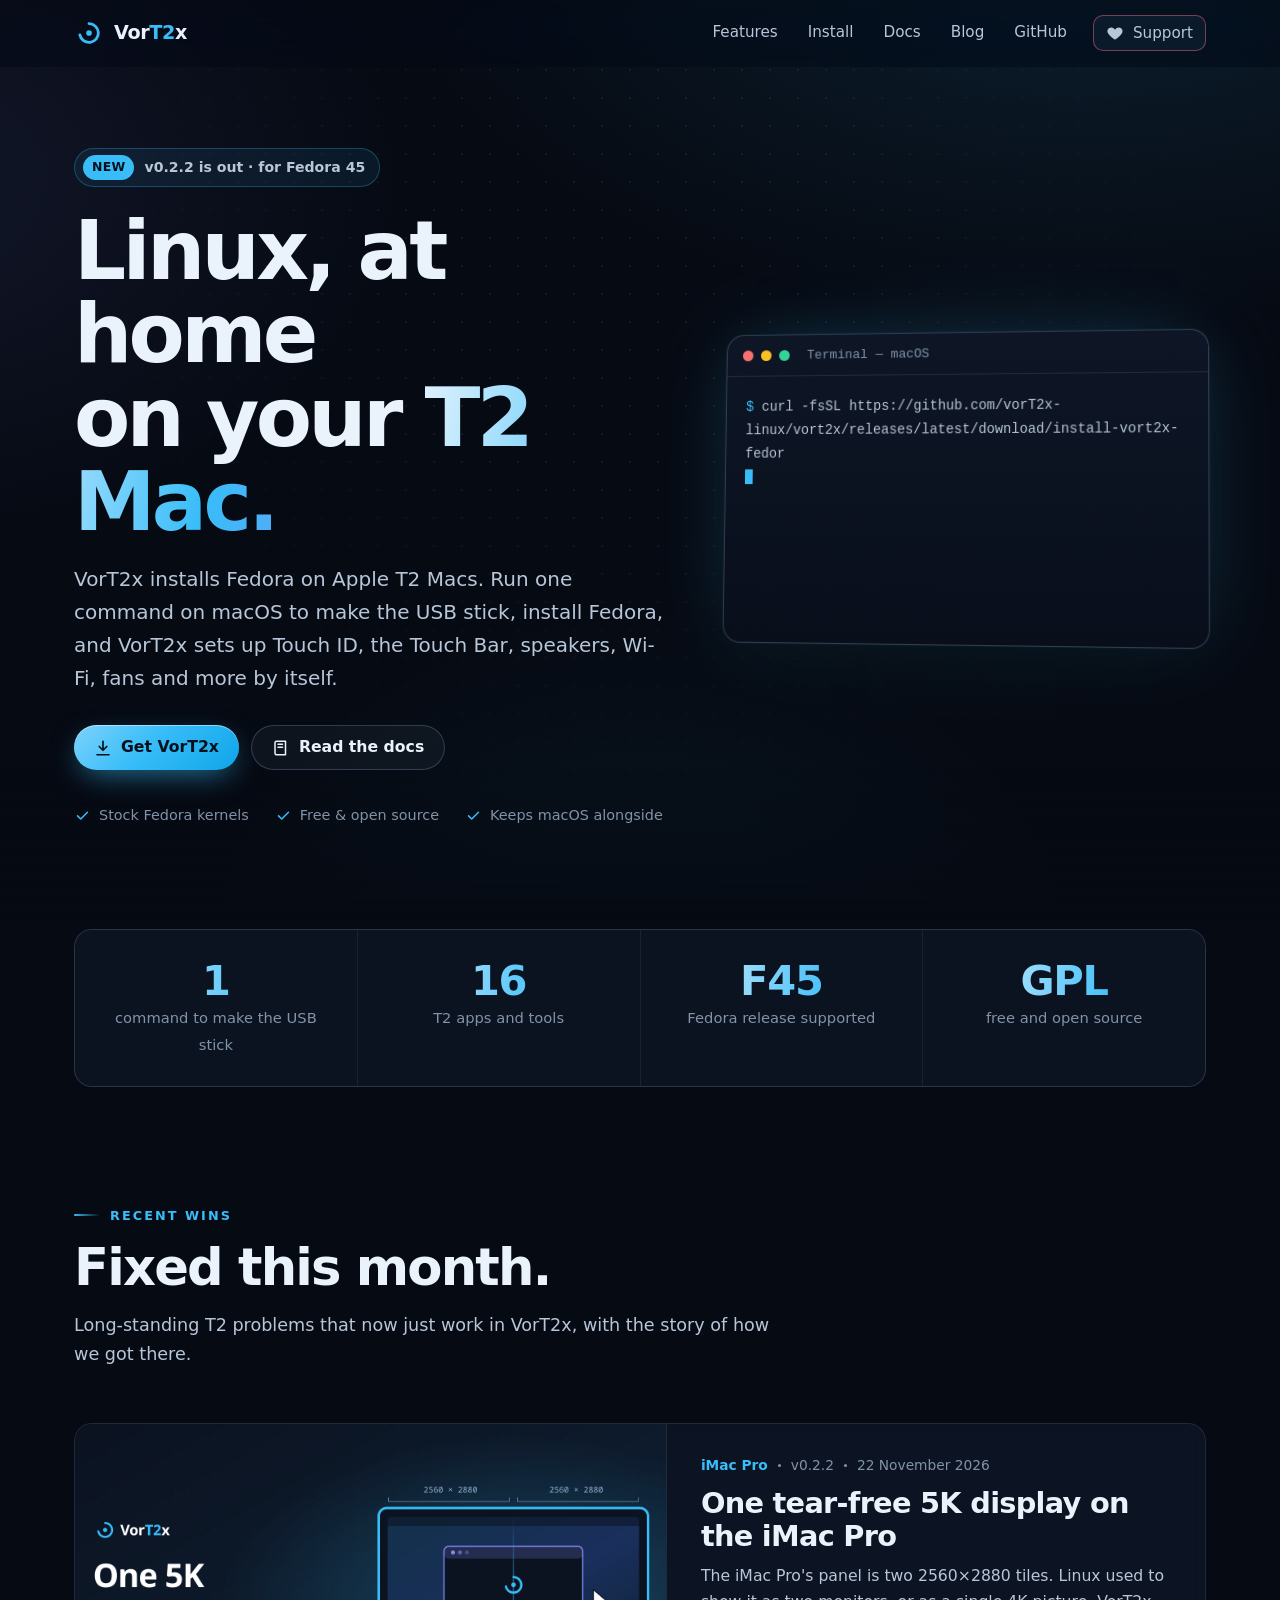
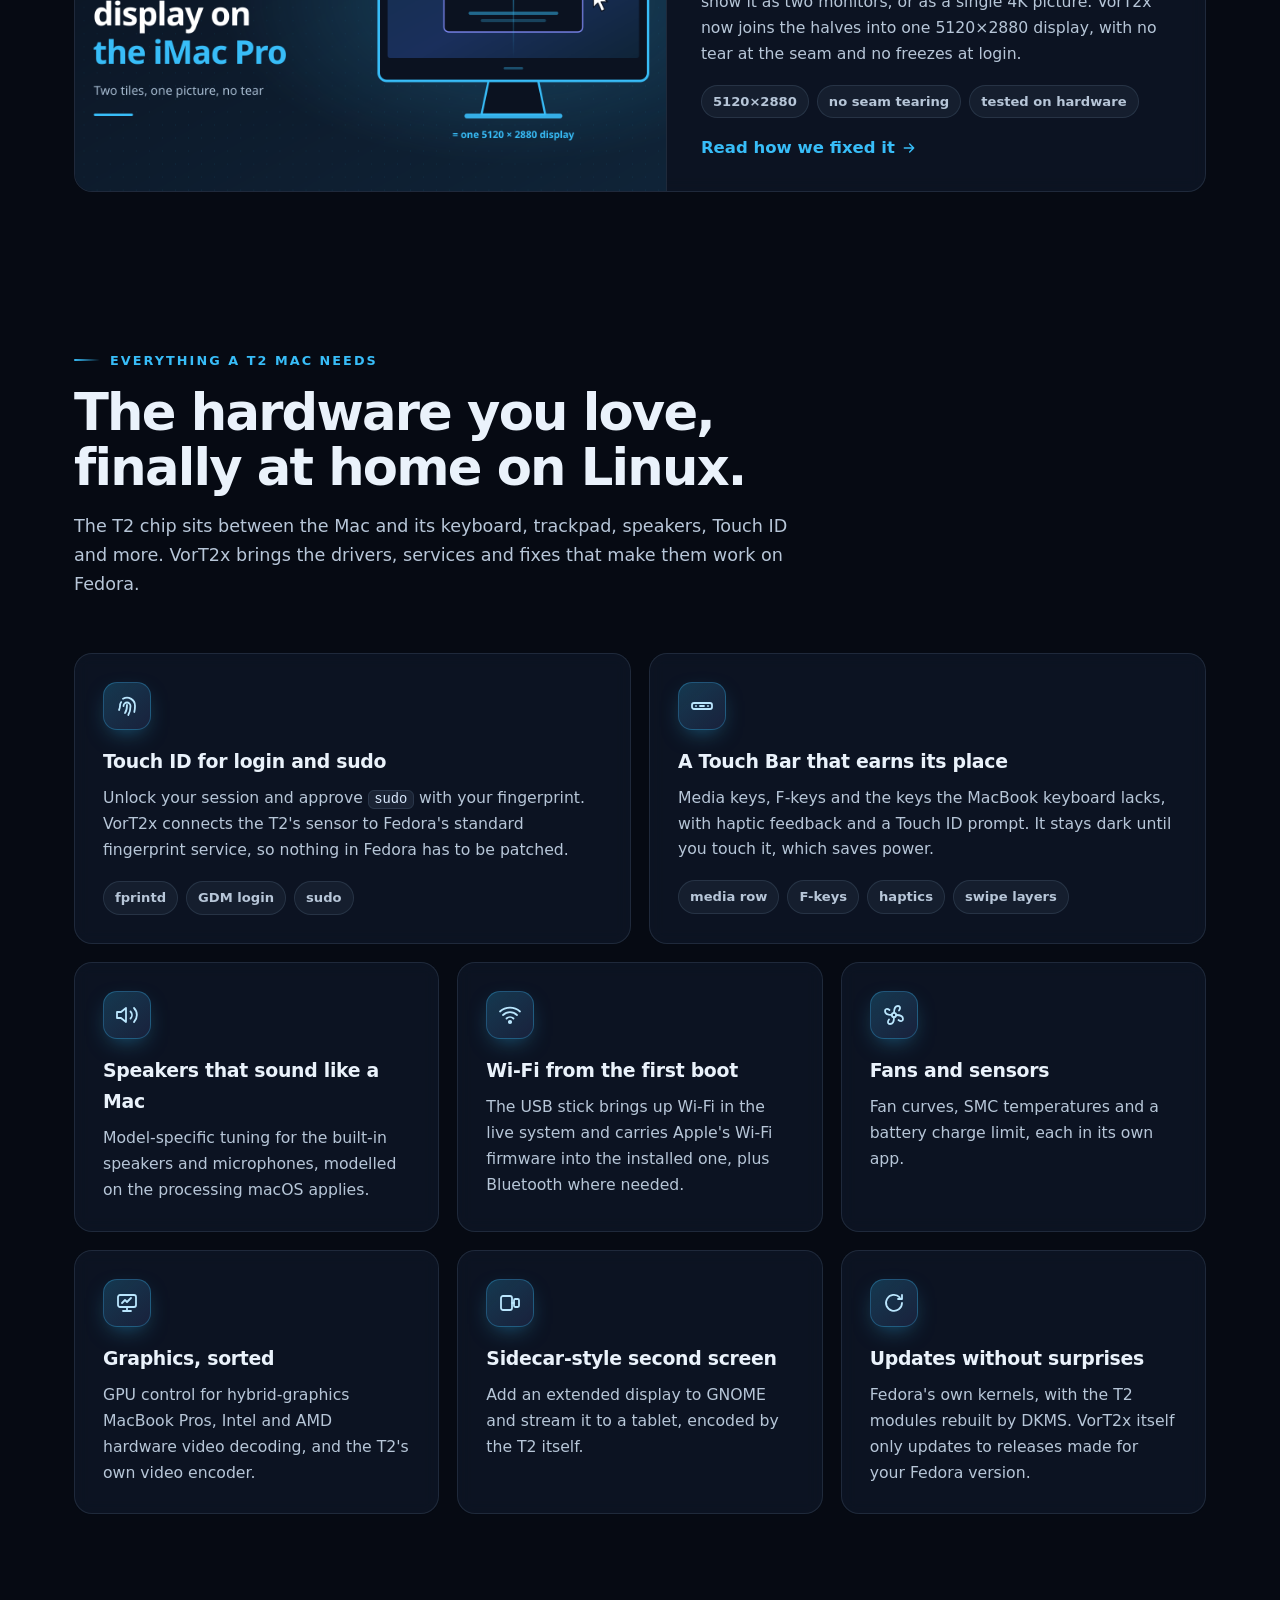
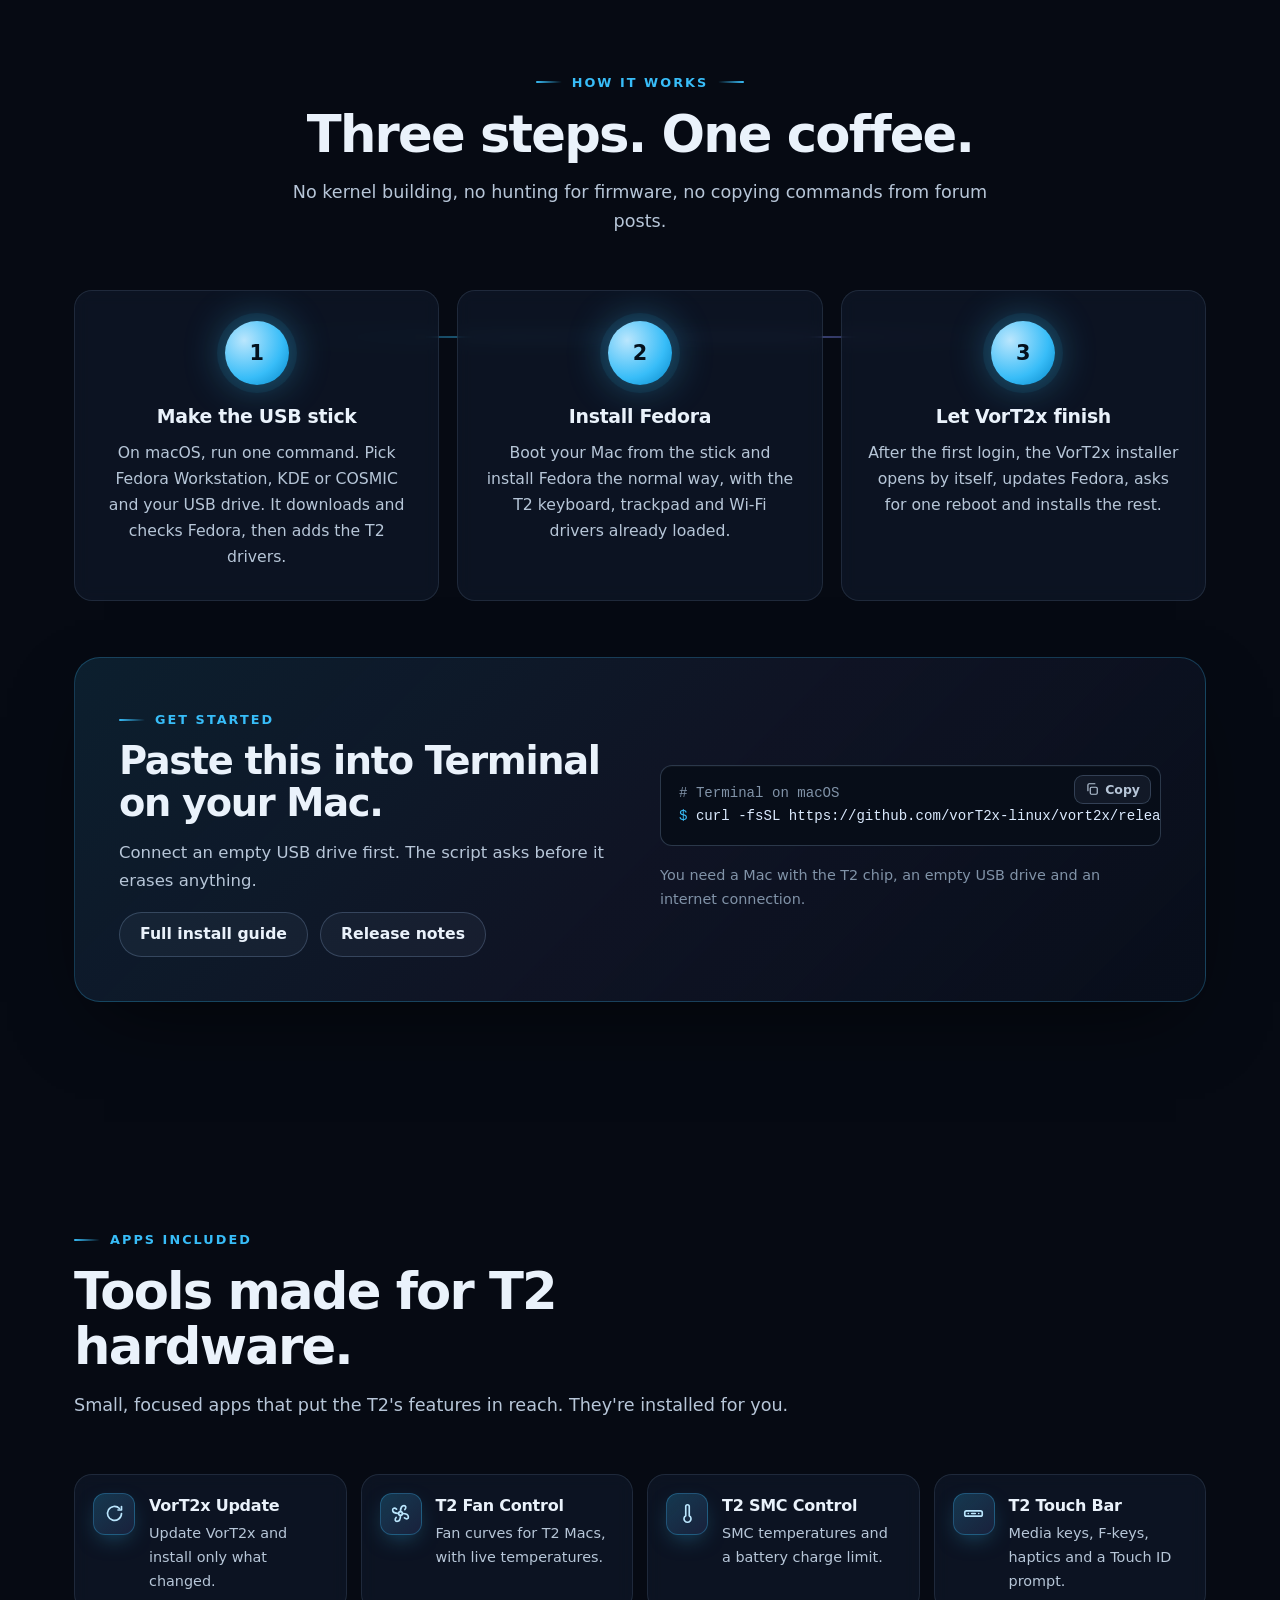
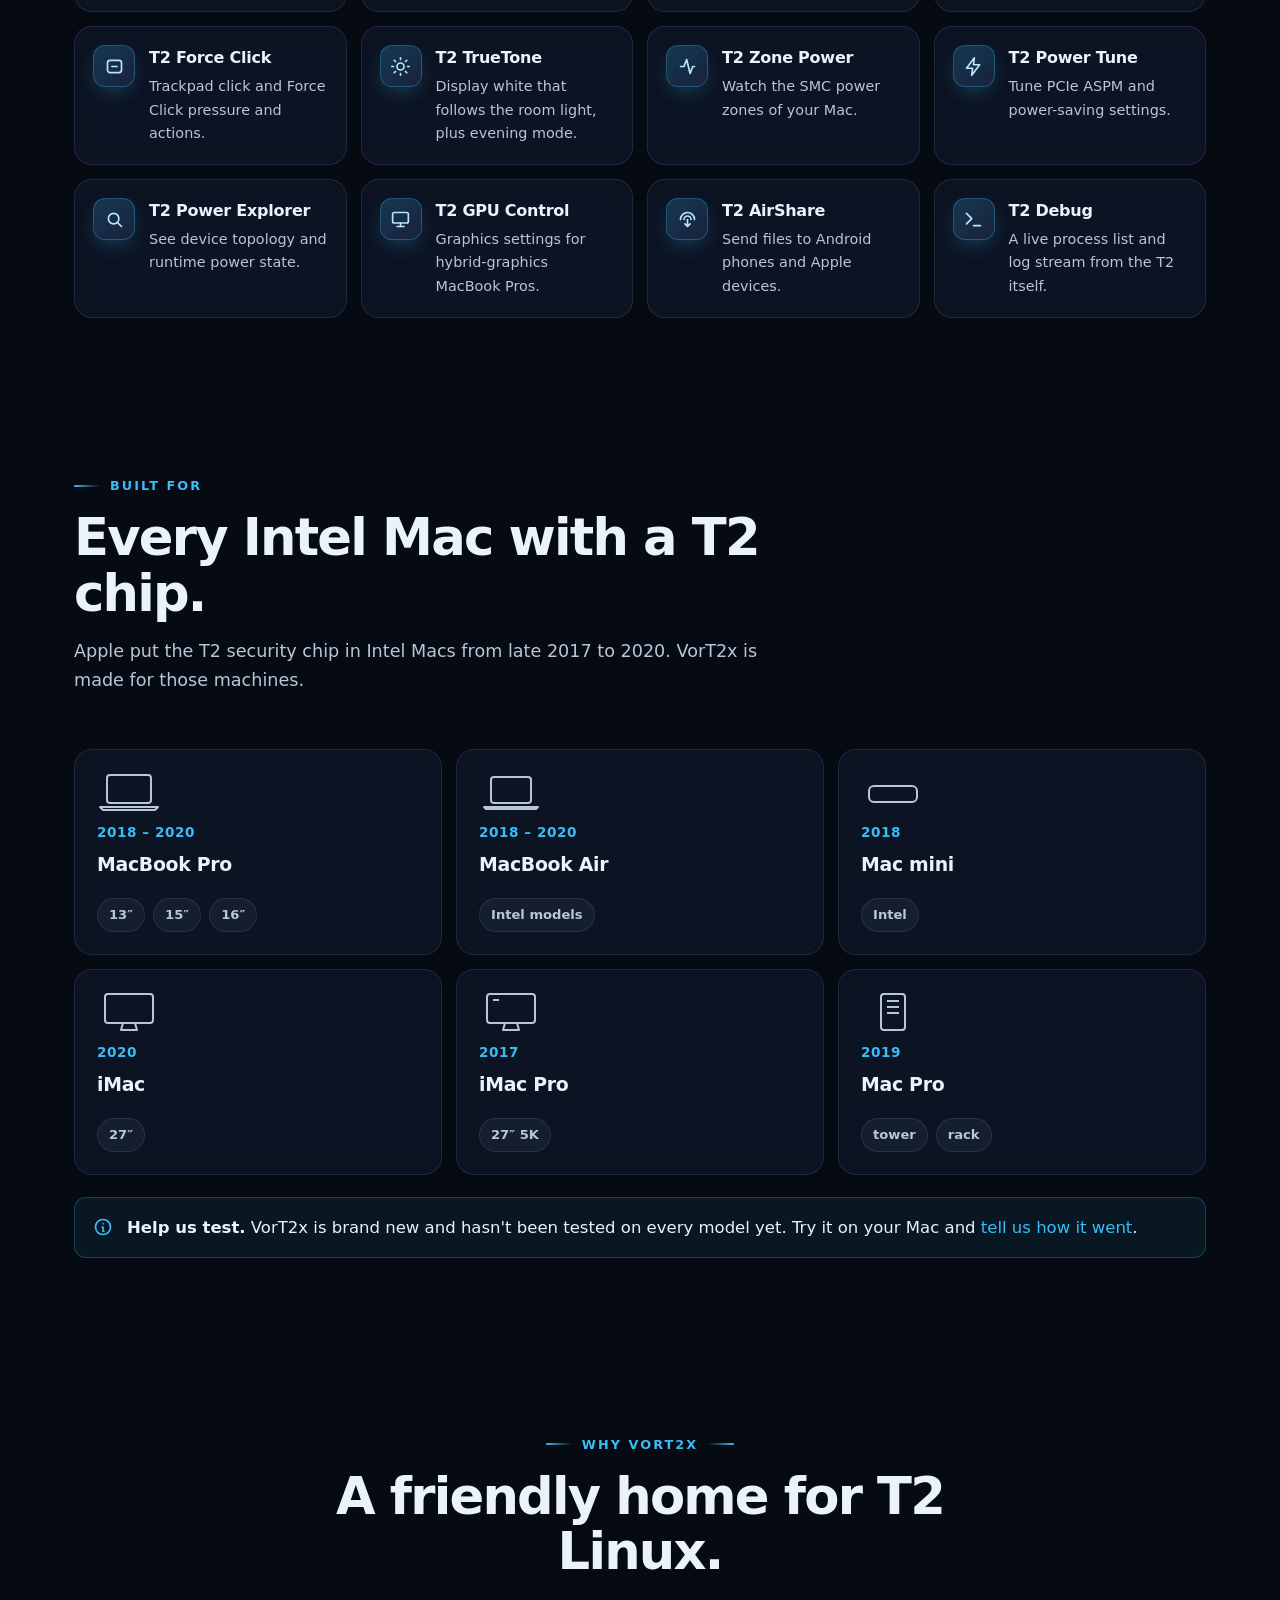
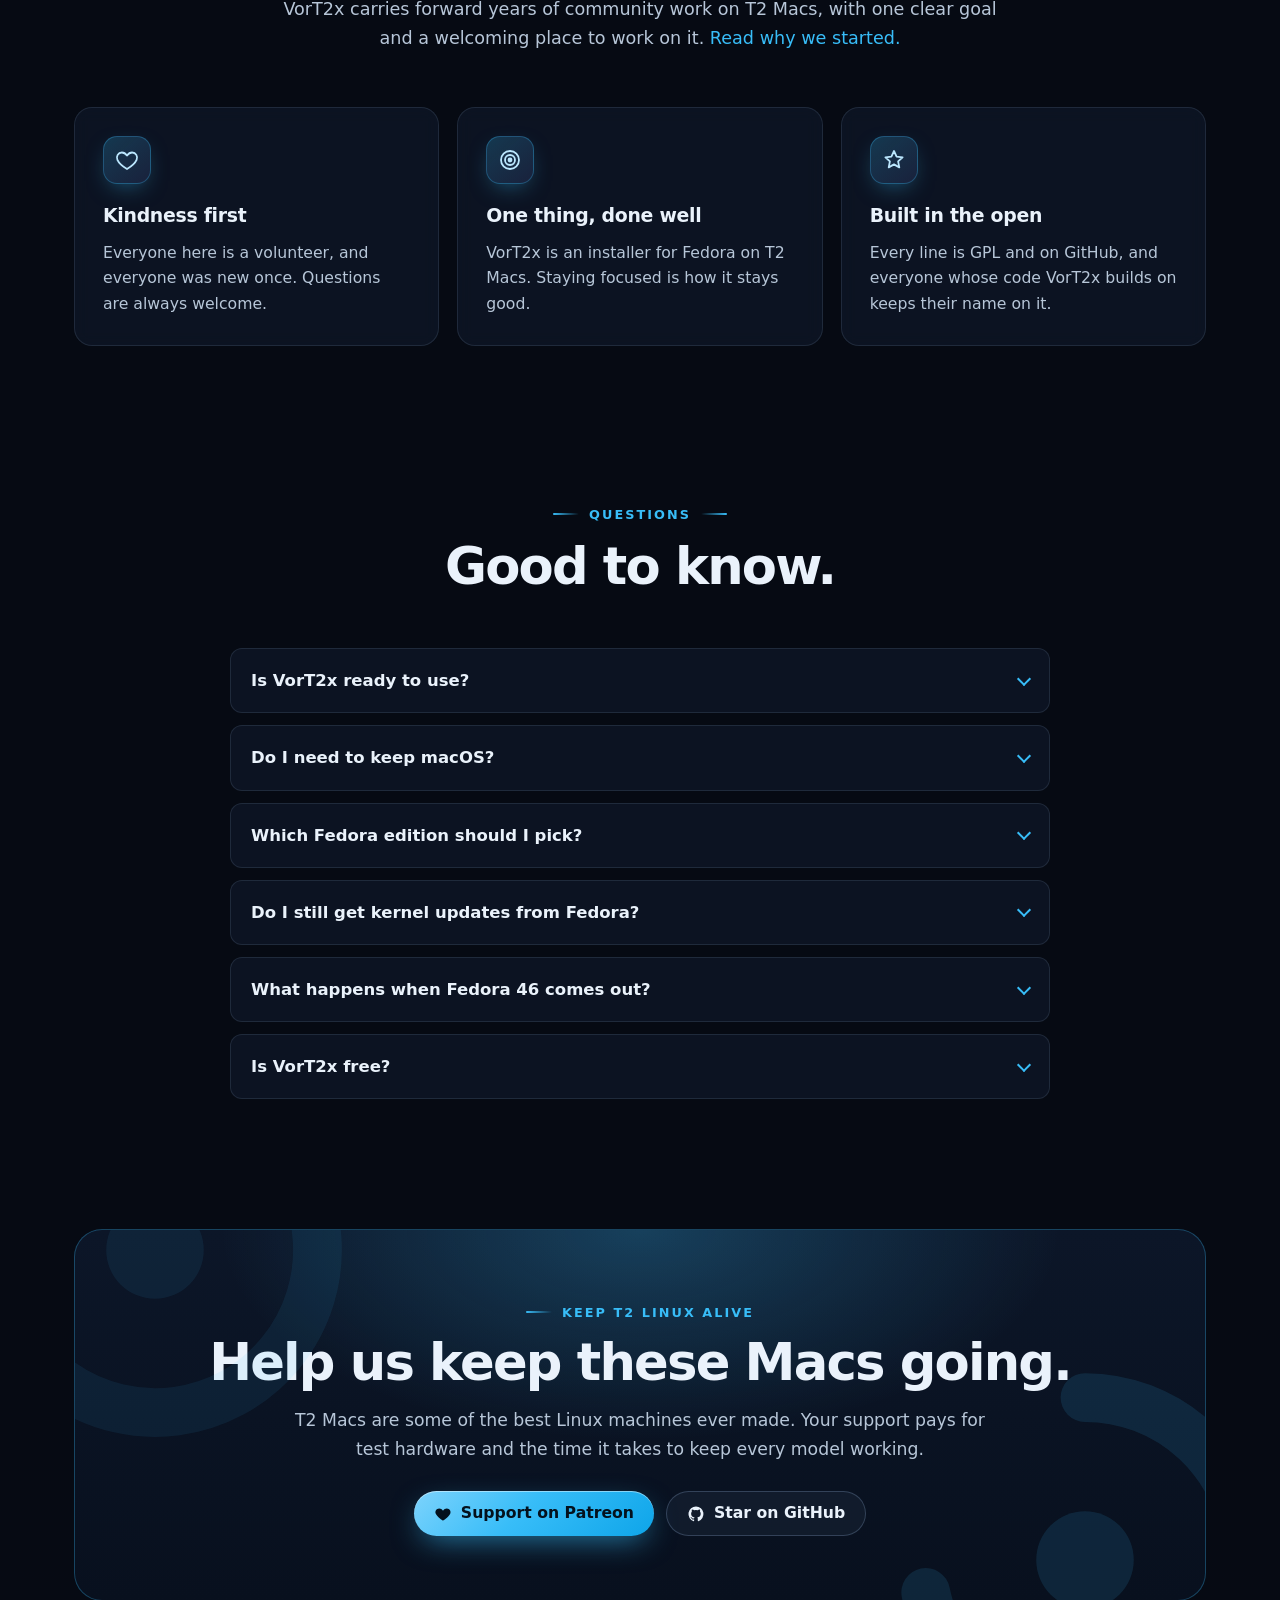
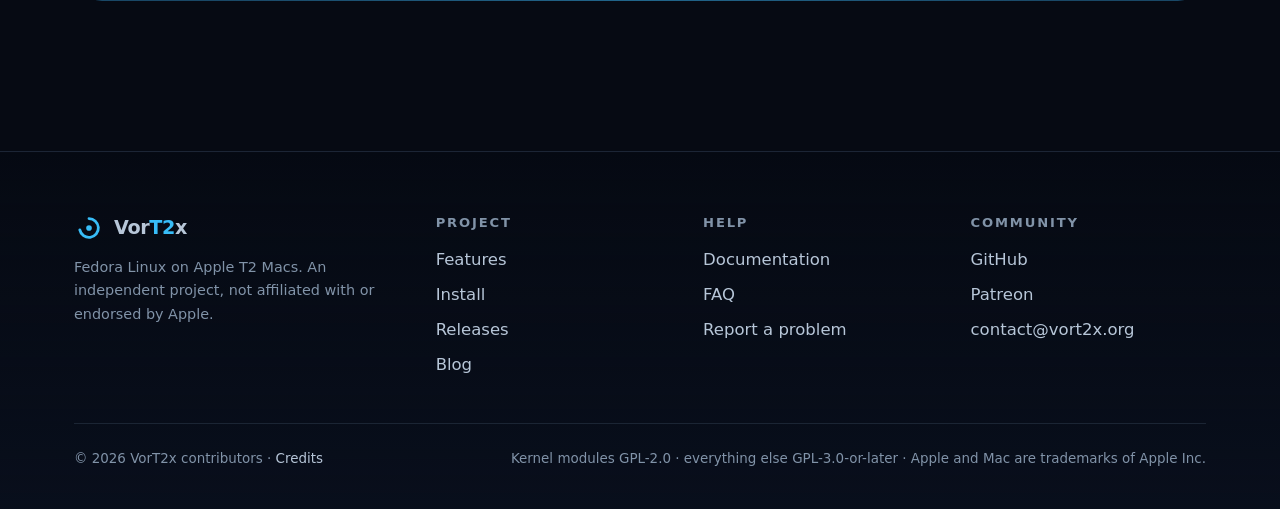
==== commit e5418ac6: "Lead with VorT2x's own work in the footer and posts" ====
--- a/index.html
+++ b/index.html
@@ -248,7 +248,7 @@
     <div class="values">
       <div class="card reveal"><div class="icon"><svg viewBox="0 0 24 24" fill="none" stroke="currentColor" stroke-width="1.8" stroke-linecap="round" stroke-linejoin="round"><path d="M12 21s-7.5-4.6-9.6-9.2C.9 8.4 3.1 4.5 6.9 4.5c2.1 0 3.7 1.1 5.1 3 1.4-1.9 3-3 5.1-3 3.8 0 6 3.9 4.5 7.3C19.5 16.4 12 21 12 21z"/></svg></div><h3>Kindness first</h3><p>Everyone here is a volunteer, and everyone was new once. Questions are always welcome.</p></div>
       <div class="card reveal" style="--d:.08s"><div class="icon"><svg viewBox="0 0 24 24" fill="none" stroke="currentColor" stroke-width="1.8" stroke-linecap="round" stroke-linejoin="round"><circle cx="12" cy="12" r="9"/><circle cx="12" cy="12" r="5"/><circle cx="12" cy="12" r="1.5" fill="currentColor"/></svg></div><h3>One thing, done well</h3><p>VorT2x is an installer for Fedora on T2 Macs. Staying focused is how it stays good.</p></div>
-      <div class="card reveal" style="--d:.16s"><div class="icon"><svg viewBox="0 0 24 24" fill="none" stroke="currentColor" stroke-width="1.8" stroke-linecap="round" stroke-linejoin="round"><path d="M12 3l2.6 5.6 6 .7-4.5 4.1 1.2 6L12 16.4 6.7 19.4l1.2-6L3.4 9.3l6-.7z"/></svg></div><h3>Credit where it's due</h3><p>VorT2x is a fork of KAIT2EN and builds on the work of its authors. Their names stay with the code.</p></div>
+      <div class="card reveal" style="--d:.16s"><div class="icon"><svg viewBox="0 0 24 24" fill="none" stroke="currentColor" stroke-width="1.8" stroke-linecap="round" stroke-linejoin="round"><path d="M12 3l2.6 5.6 6 .7-4.5 4.1 1.2 6L12 16.4 6.7 19.4l1.2-6L3.4 9.3l6-.7z"/></svg></div><h3>Built in the open</h3><p>Every line is GPL and on GitHub, and everyone whose code VorT2x builds on keeps their name on it.</p></div>
     </div>
   </div>
 </section>
@@ -295,14 +295,14 @@
     <div class="footer-grid">
       <div>
         <a class="brand" href="/"><svg viewBox="0 0 64 64" aria-hidden="true"><path d="M32 12a20 20 0 1 1-19.6 24" fill="none" stroke="#38bdf8" stroke-width="6" stroke-linecap="round"/><circle cx="32" cy="32" r="6" fill="#38bdf8"/></svg><span>Vor<b>T2</b>x</span></a>
-        <p>Fedora Linux on Apple T2 Macs. VorT2x is a fork of KAIT2EN, an independent project not affiliated with or endorsed by KAIT2EN or Apple.</p>
+        <p>Fedora Linux on Apple T2 Macs. An independent project, not affiliated with or endorsed by Apple.</p>
       </div>
       <div><h4>Project</h4><ul><li><a href="/#features">Features</a></li><li><a href="/#install">Install</a></li><li><a href="https://github.com/vorT2x-linux/vort2x/releases">Releases</a></li><li><a href="/blog/">Blog</a></li></ul></div>
       <div><h4>Help</h4><ul><li><a href="/documentation.html">Documentation</a></li><li><a href="/#faq">FAQ</a></li><li><a href="https://github.com/vorT2x-linux/vort2x/issues">Report a problem</a></li></ul></div>
       <div><h4>Community</h4><ul><li><a href="https://github.com/vorT2x-linux/vort2x">GitHub</a></li><li><a href="https://patreon.com/VorT2x">Patreon</a></li><li><a href="mailto:contact@vort2x.org">contact@vort2x.org</a></li></ul></div>
     </div>
     <div class="legal">
-      <span>© <span data-year>2026</span> VorT2x contributors. Built on the work of André Eikmeyer, 4f1sh3r and the KAIT2EN contributors.</span>
+      <span>© <span data-year>2026</span> VorT2x contributors · <a href="https://github.com/vorT2x-linux/vort2x/blob/main/NOTICE">Credits</a></span>
       <span>Kernel modules GPL-2.0 · everything else GPL-3.0-or-later · Apple and Mac are trademarks of Apple Inc.</span>
     </div>
   </div>
--- a/assets/site.css
+++ b/assets/site.css
@@ -413,13 +413,16 @@
 /* Homepage "Recent wins": post cards laid out side by side on wide screens. */
 #wins { padding-bottom: 40px; }
 .wins { display: grid; gap: 22px; }
-.win { display: grid; grid-template-columns: minmax(0, 1.1fr) minmax(0, 1fr); align-items: center; }
-.win .thumb { border-bottom: 0; border-right: 1px solid var(--line); height: 100%; }
-.win .body { padding: 30px 34px; }
+.win { display: grid; grid-template-columns: minmax(0, 1.1fr) minmax(0, 1fr); align-items: stretch; }
+/* Fill the left column at whatever height the text sets, instead of forcing 16:9 (which overflowed under the text). */
+.win .thumb { position: relative; aspect-ratio: auto; min-height: 260px; border-bottom: 0; border-right: 1px solid var(--line); }
+.win .thumb img { position: absolute; inset: 0; }
+.win .body { align-self: center; padding: 30px 34px; }
 .win h3 { font-weight: 750; font-size: clamp(1.4rem, 2.4vw, 1.8rem); letter-spacing: -0.025em; line-height: 1.15; margin: 10px 0 10px; color: var(--fg); }
 @media (max-width: 860px) {
   .win { grid-template-columns: 1fr; }
-  .win .thumb { border-right: 0; border-bottom: 1px solid var(--line); height: auto; }
+  .win .thumb { aspect-ratio: 16 / 9; min-height: 0; border-right: 0; border-bottom: 1px solid var(--line); }
+  .win .thumb img { position: static; }
   .win .body { padding: 22px 24px 26px; }
 }
 .more { display: inline-flex; gap: 6px; align-items: center; margin-top: 16px; color: var(--accent); font-weight: 600; }
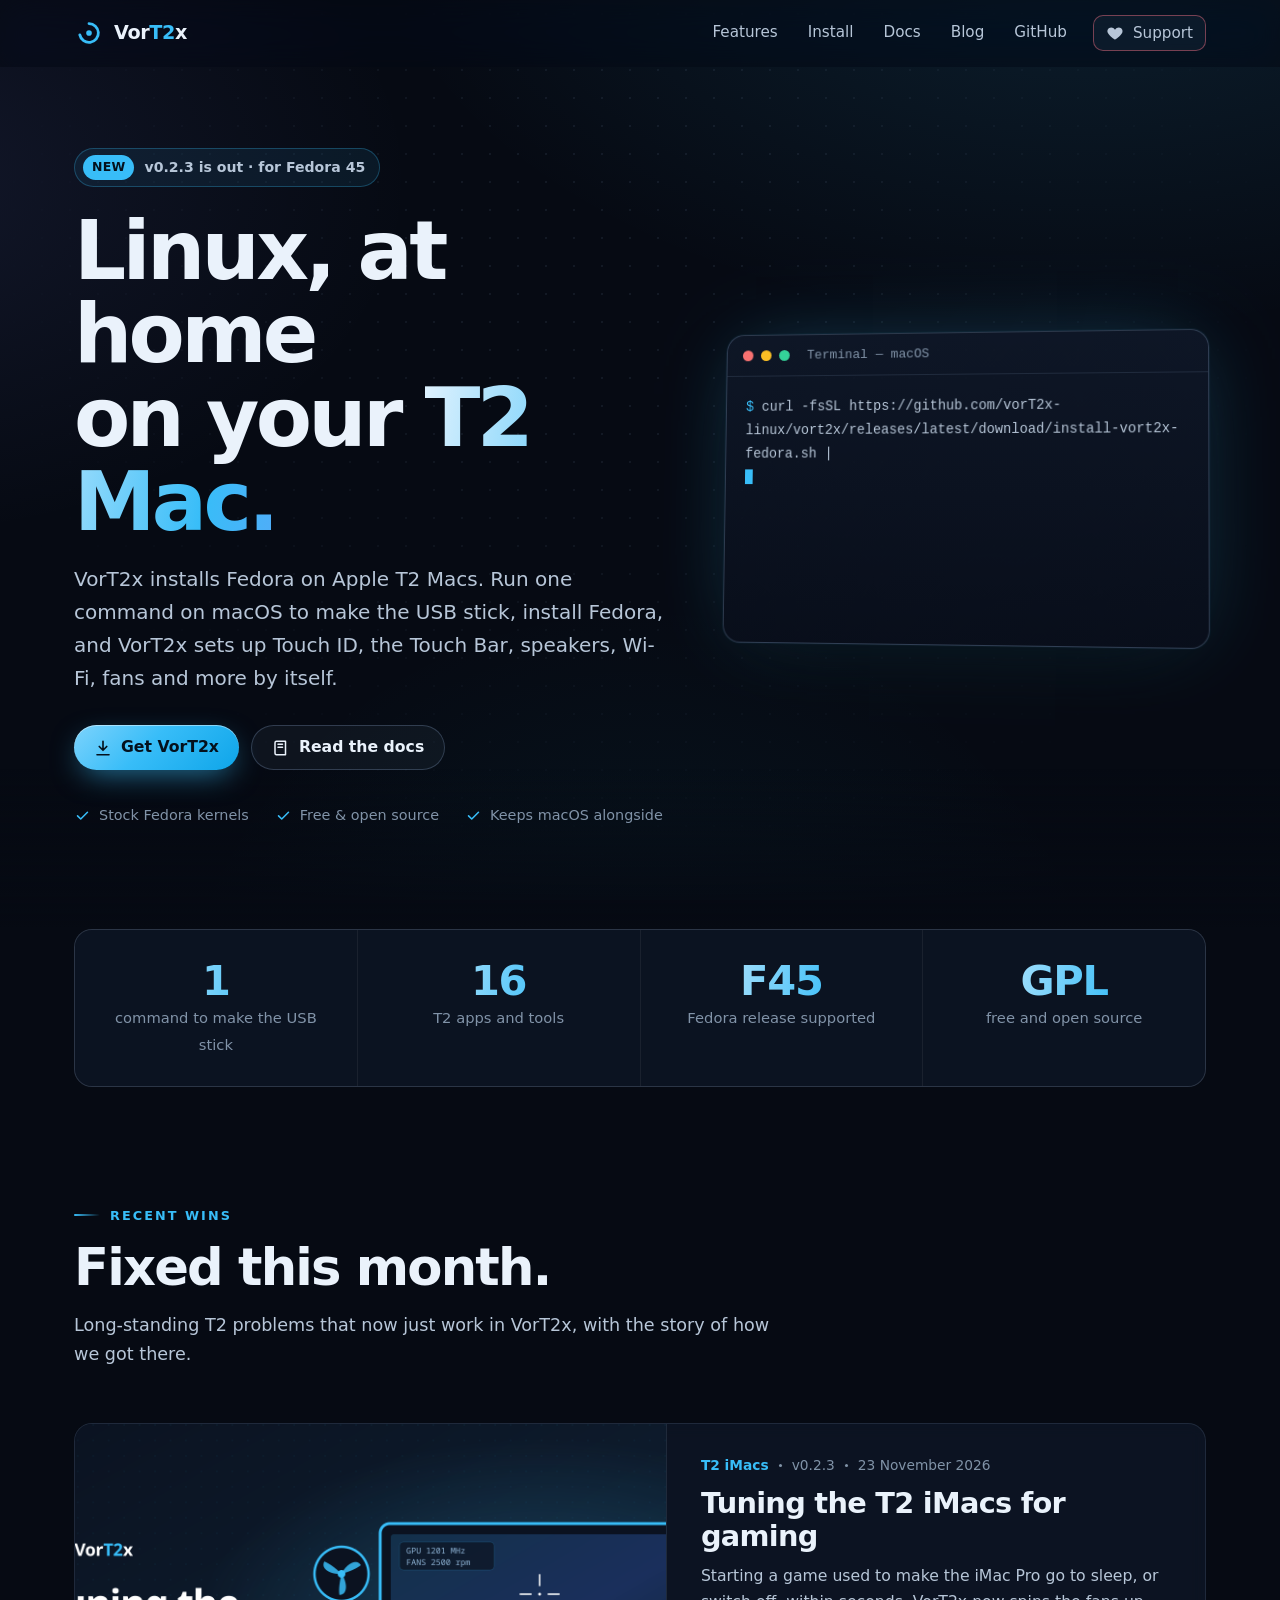
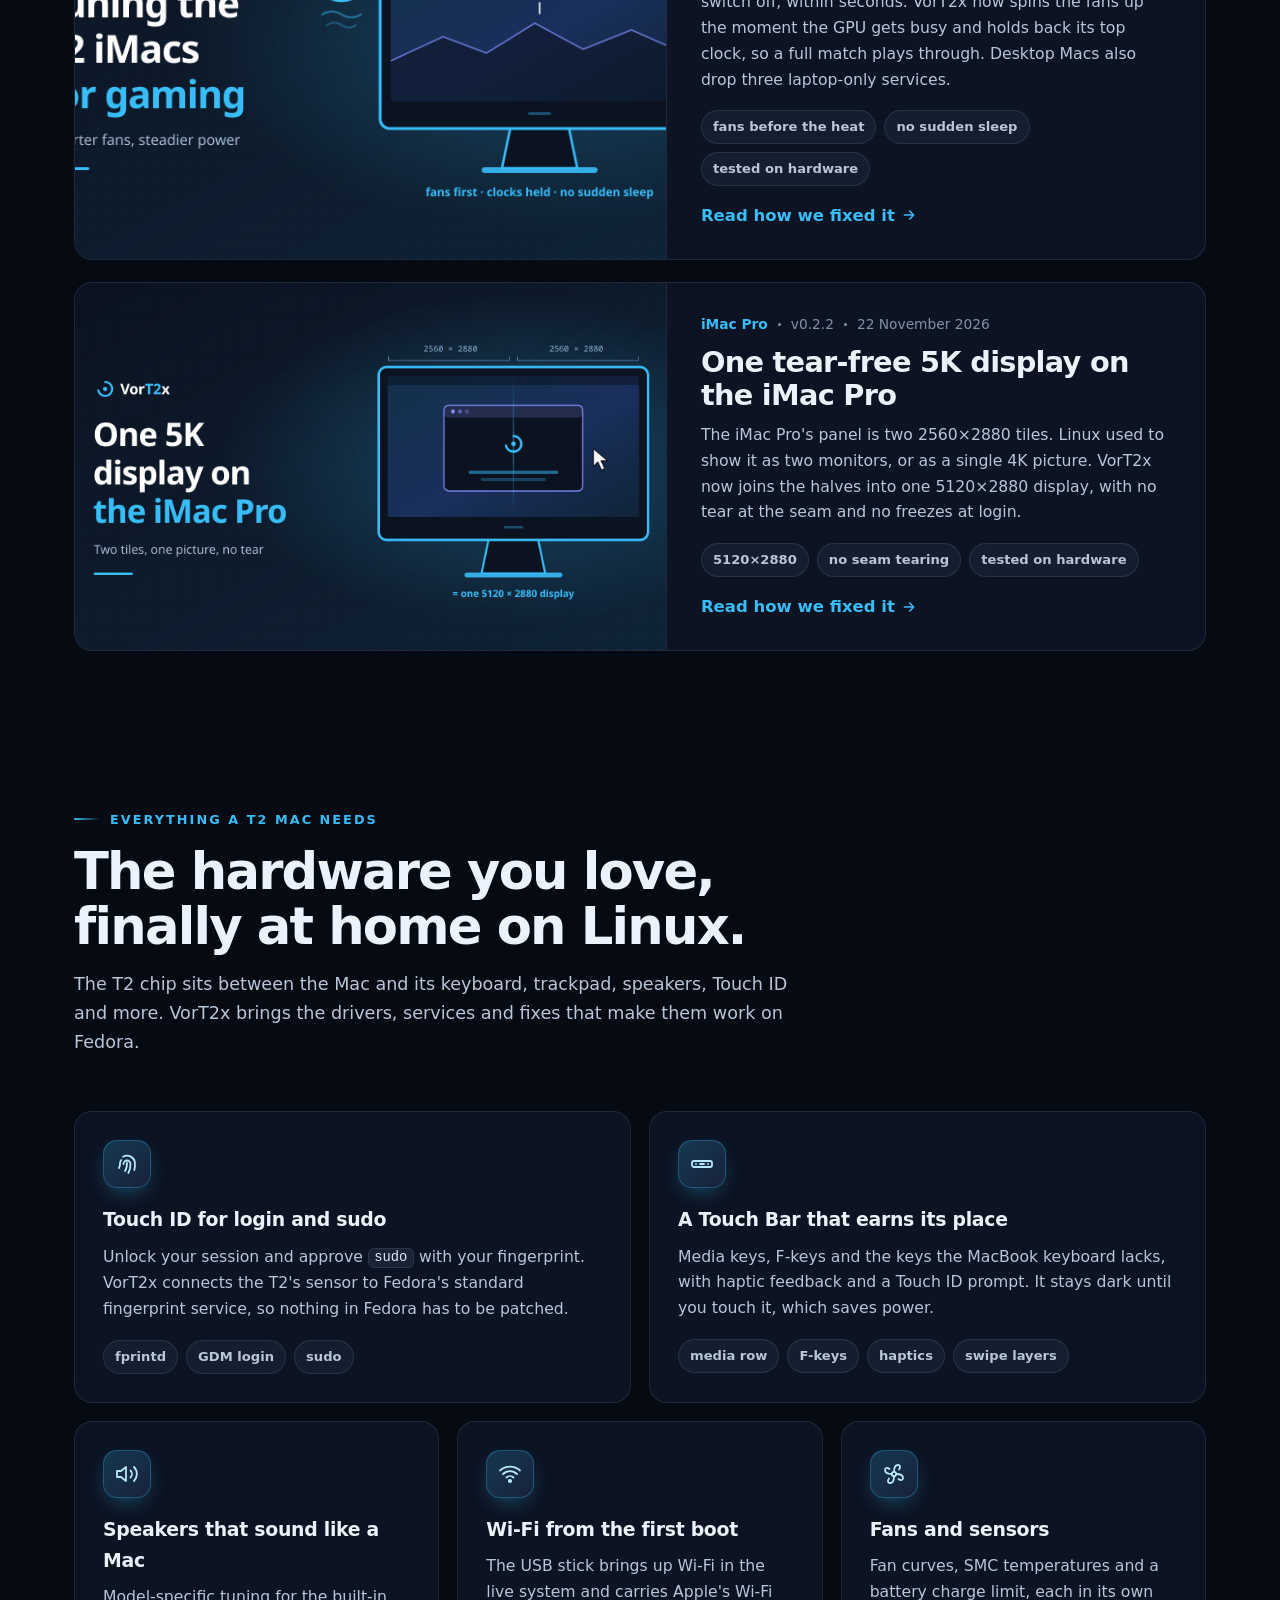
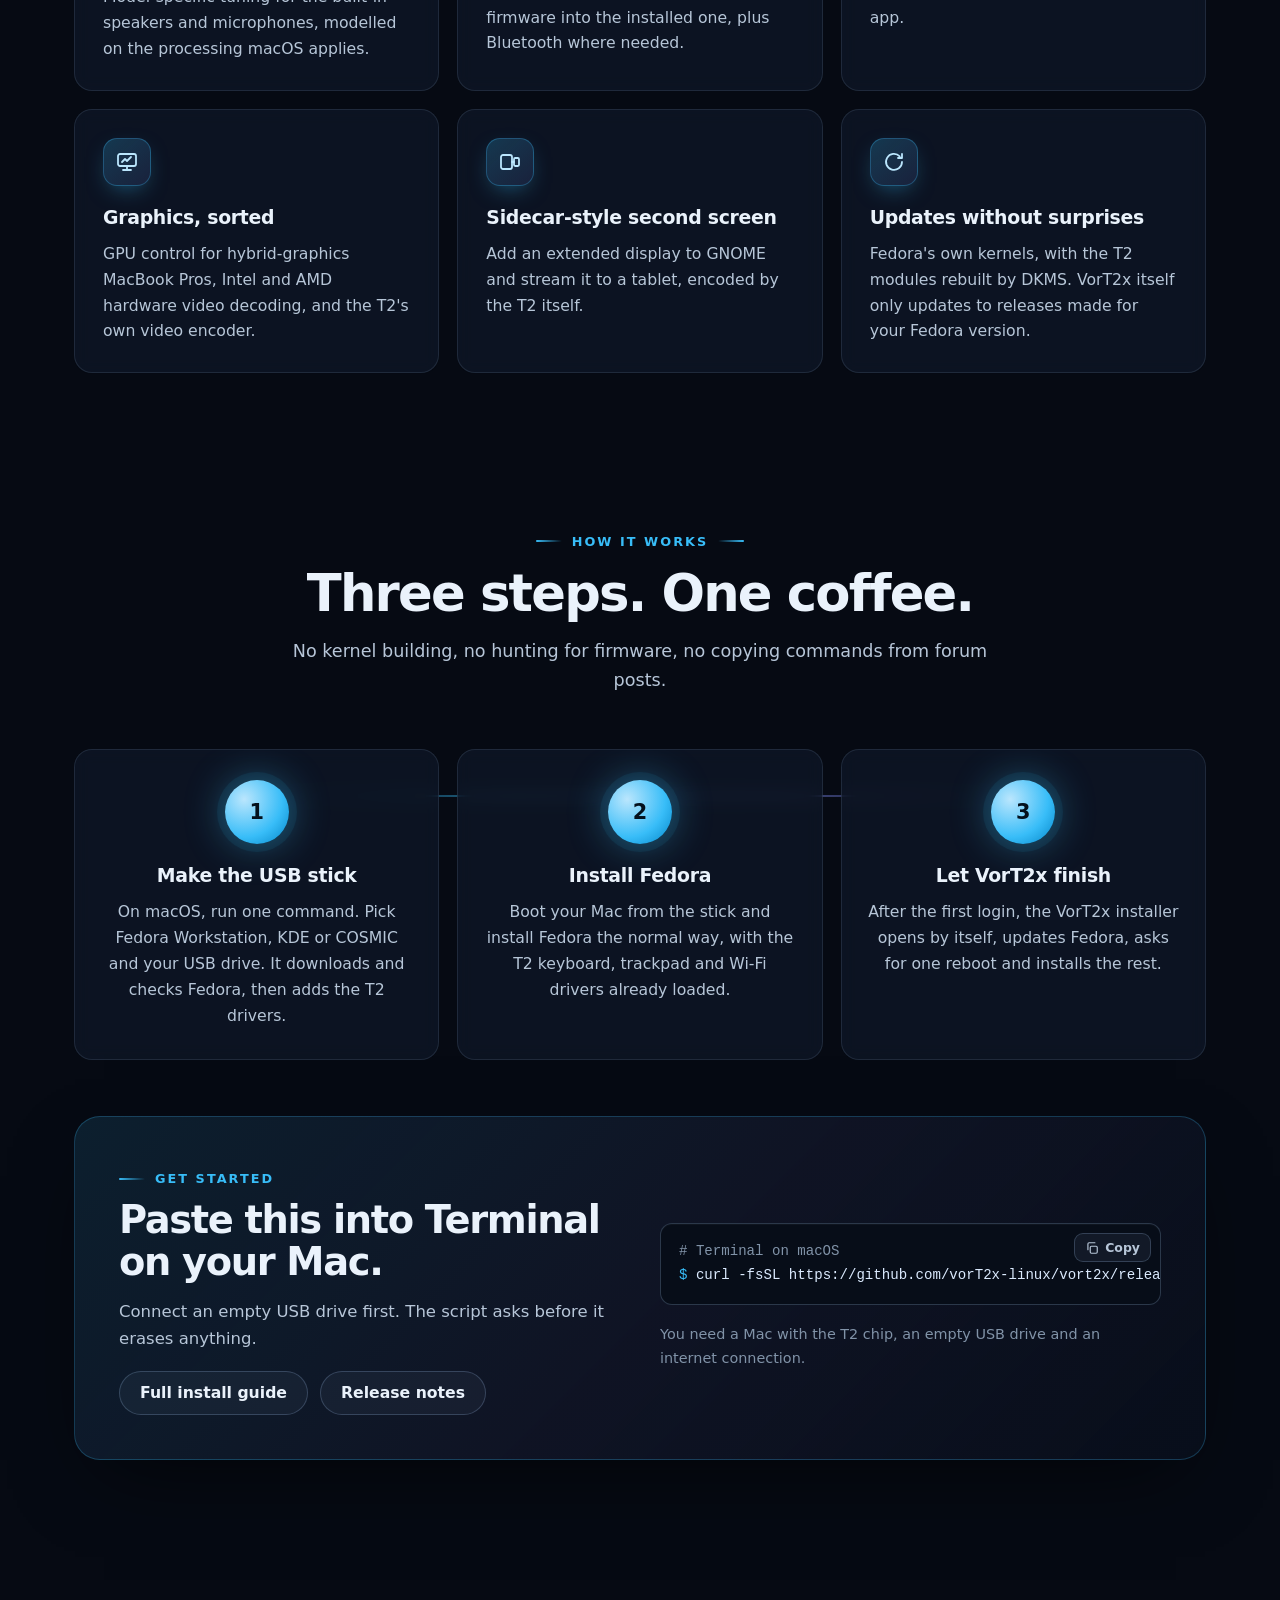
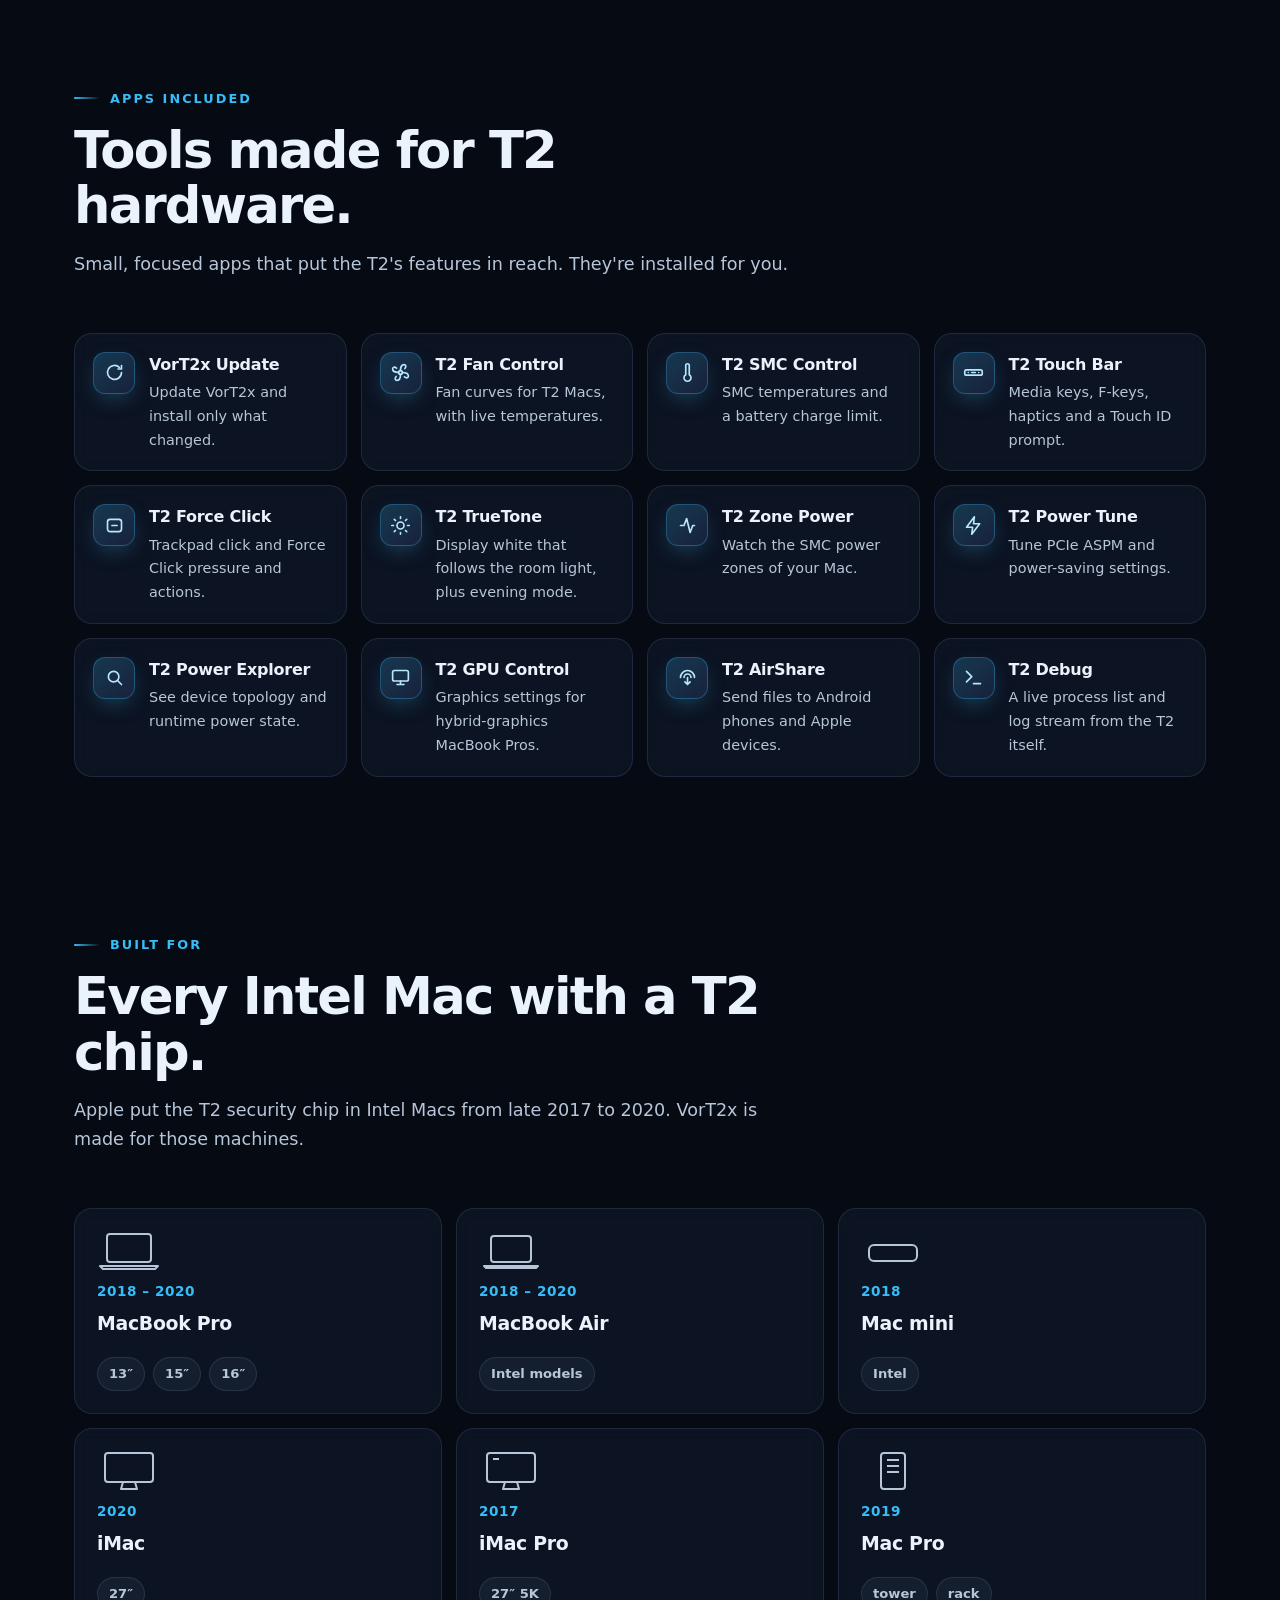
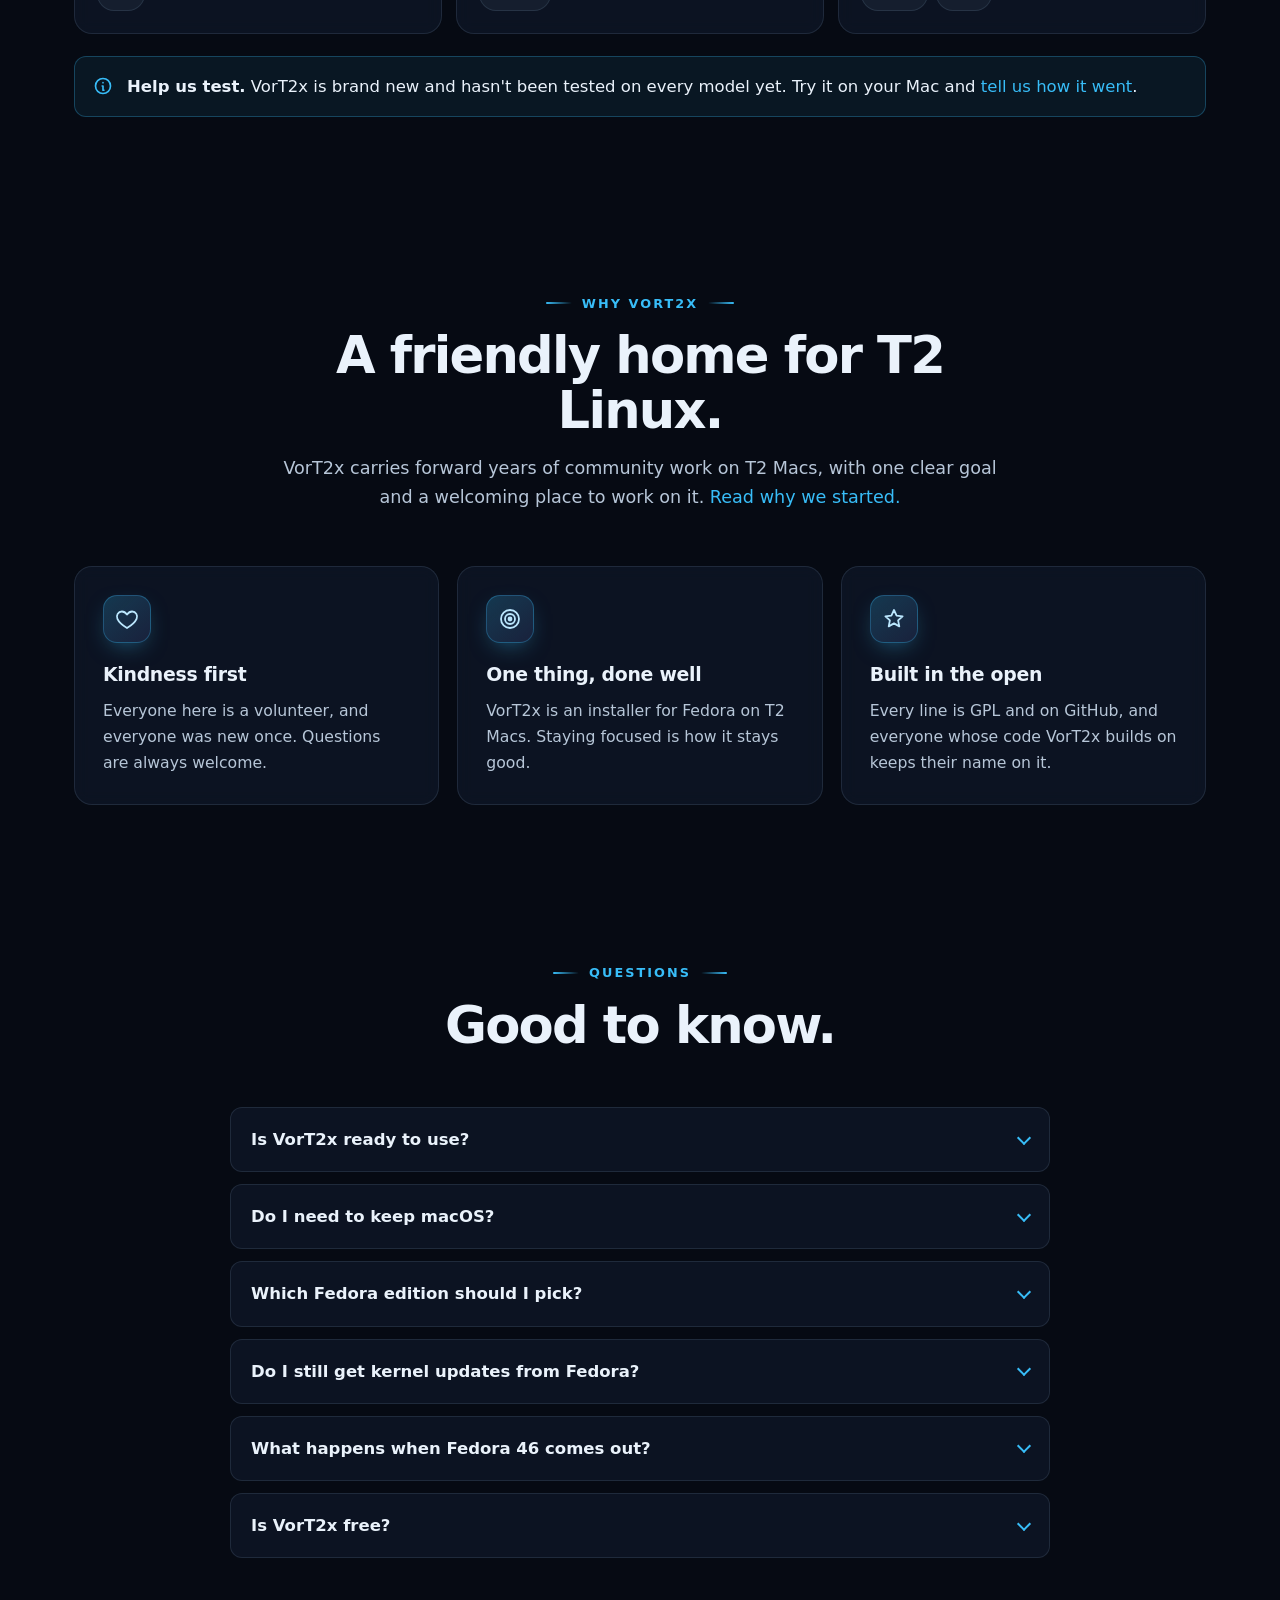
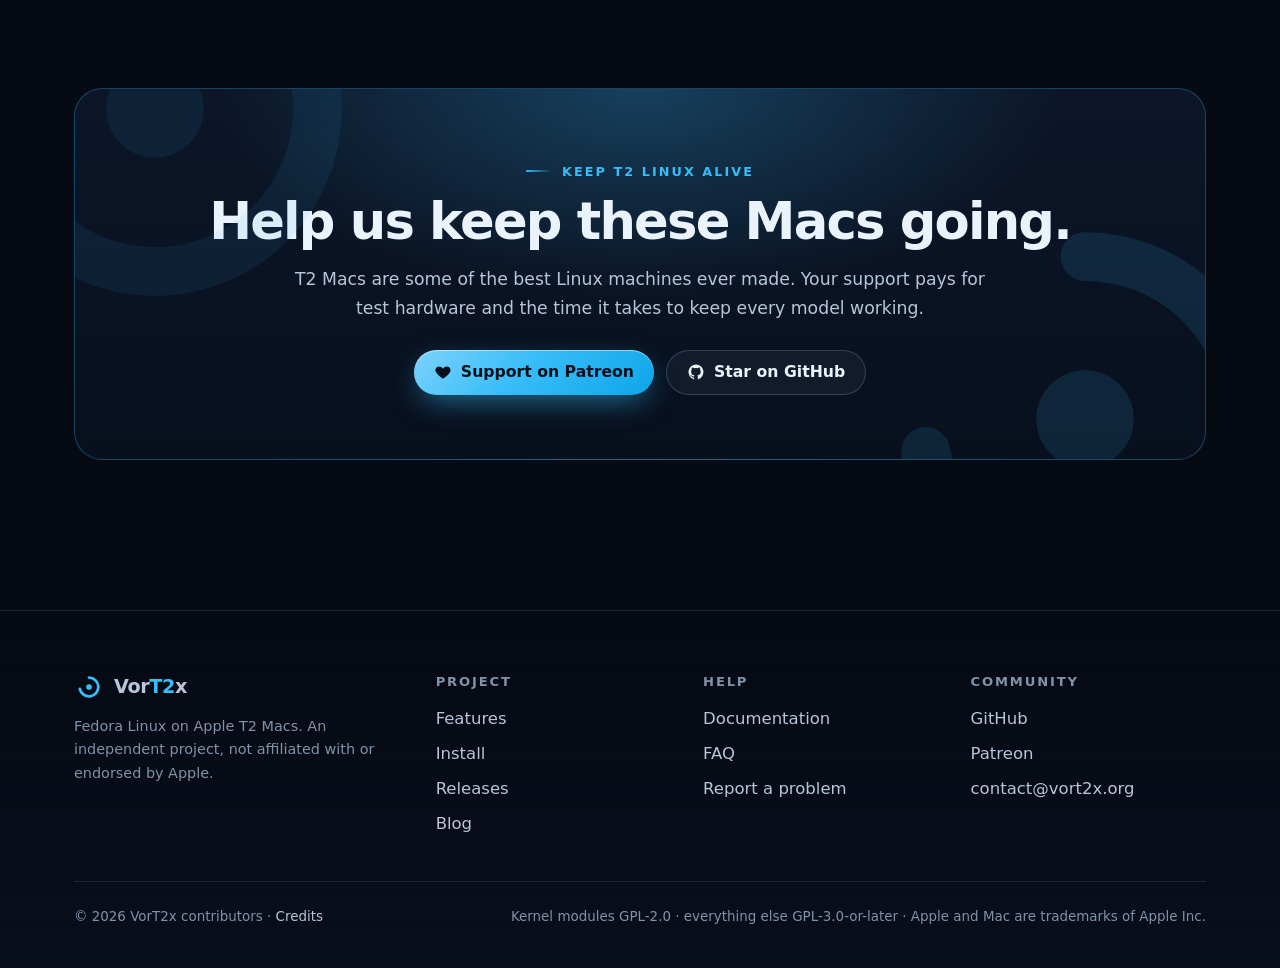
==== commit 82d73a35: "Add T2 iMac gaming post and show v0.2.3 on the homepage New Behind the scenes post on tuning the T2 " ====
--- a/index.html
+++ b/index.html
@@ -17,7 +17,7 @@
 <meta name="twitter:card" content="summary_large_image">
 <link rel="stylesheet" href="/assets/site.css">
 <script type="application/ld+json">
-{"@context":"https://schema.org","@type":"SoftwareApplication","name":"VorT2x","applicationCategory":"OperatingSystem","operatingSystem":"Fedora Linux 45","url":"https://vort2x.org/","softwareVersion":"0.2.2","license":"https://www.gnu.org/licenses/gpl-3.0.html","offers":{"@type":"Offer","price":"0","priceCurrency":"GBP"},"description":"Installer that brings Apple T2 Mac support to stock Fedora Linux."}
+{"@context":"https://schema.org","@type":"SoftwareApplication","name":"VorT2x","applicationCategory":"OperatingSystem","operatingSystem":"Fedora Linux 45","url":"https://vort2x.org/","softwareVersion":"0.2.3","license":"https://www.gnu.org/licenses/gpl-3.0.html","offers":{"@type":"Offer","price":"0","priceCurrency":"GBP"},"description":"Installer that brings Apple T2 Mac support to stock Fedora Linux."}
 </script>
 <script defer src="/assets/site.js"></script>
 </head>
@@ -50,7 +50,7 @@
   <canvas id="vortex" aria-hidden="true"></canvas>
   <div class="wrap hero-grid">
     <div>
-      <a class="pill reveal" href="https://github.com/vorT2x-linux/vort2x/releases/latest"><span class="tag">NEW</span> v0.2.2 is out · for Fedora 45</a>
+      <a class="pill reveal" href="https://github.com/vorT2x-linux/vort2x/releases/latest"><span class="tag">NEW</span> v0.2.3 is out · for Fedora 45</a>
       <h1 class="reveal" style="--d:.08s">Linux, at home<br>on your <span class="grad">T2 Mac.</span></h1>
       <p class="lede reveal" style="--d:.16s">VorT2x installs Fedora on Apple T2 Macs. Run one command on macOS to make the USB stick, install Fedora, and VorT2x sets up Touch ID, the Touch Bar, speakers, Wi-Fi, fans and more by itself.</p>
       <div class="cta reveal" style="--d:.24s">
@@ -93,6 +93,16 @@
       <p>Long-standing T2 problems that now just work in VorT2x, with the story of how we got there.</p>
     </div>
     <div class="wins">
+      <a class="card post-card win reveal" href="/blog/tuning-t2-imacs-for-gaming.html">
+        <div class="thumb"><img src="/blog/tuning-t2-imacs-for-gaming-hero.png" alt="An iMac showing a game, with a fan blowing beside it and a temperature bar staying below a dashed sleep line" width="1600" height="900" loading="lazy"></div>
+        <div class="body">
+          <div class="meta"><span class="post-tag">T2 iMacs</span><span class="dot"></span><span>v0.2.3</span><span class="dot"></span><time datetime="2026-11-23">23 November 2026</time></div>
+          <h3>Tuning the T2 iMacs for gaming</h3>
+          <p>Starting a game used to make the iMac Pro go to sleep, or switch off, within seconds. VorT2x now spins the fans up the moment the GPU gets busy and holds back its top clock, so a full match plays through. Desktop Macs also drop three laptop-only services.</p>
+          <div class="chips"><span class="chip">fans before the heat</span><span class="chip">no sudden sleep</span><span class="chip">tested on hardware</span></div>
+          <span class="more">Read how we fixed it <svg width="16" height="16" viewBox="0 0 24 24" fill="none" stroke="currentColor" stroke-width="2.2" stroke-linecap="round" stroke-linejoin="round"><path d="M5 12h14M13 6l6 6-6 6"/></svg></span>
+        </div>
+      </a>
       <a class="card post-card win reveal" href="/blog/imac-pro-5k-one-display.html">
         <div class="thumb"><img src="/blog/imac-pro-5k-one-display-hero.png" alt="An iMac Pro whose screen is made of two 2560 by 2880 halves, showing one window across both" width="1600" height="900" loading="lazy"></div>
         <div class="body">
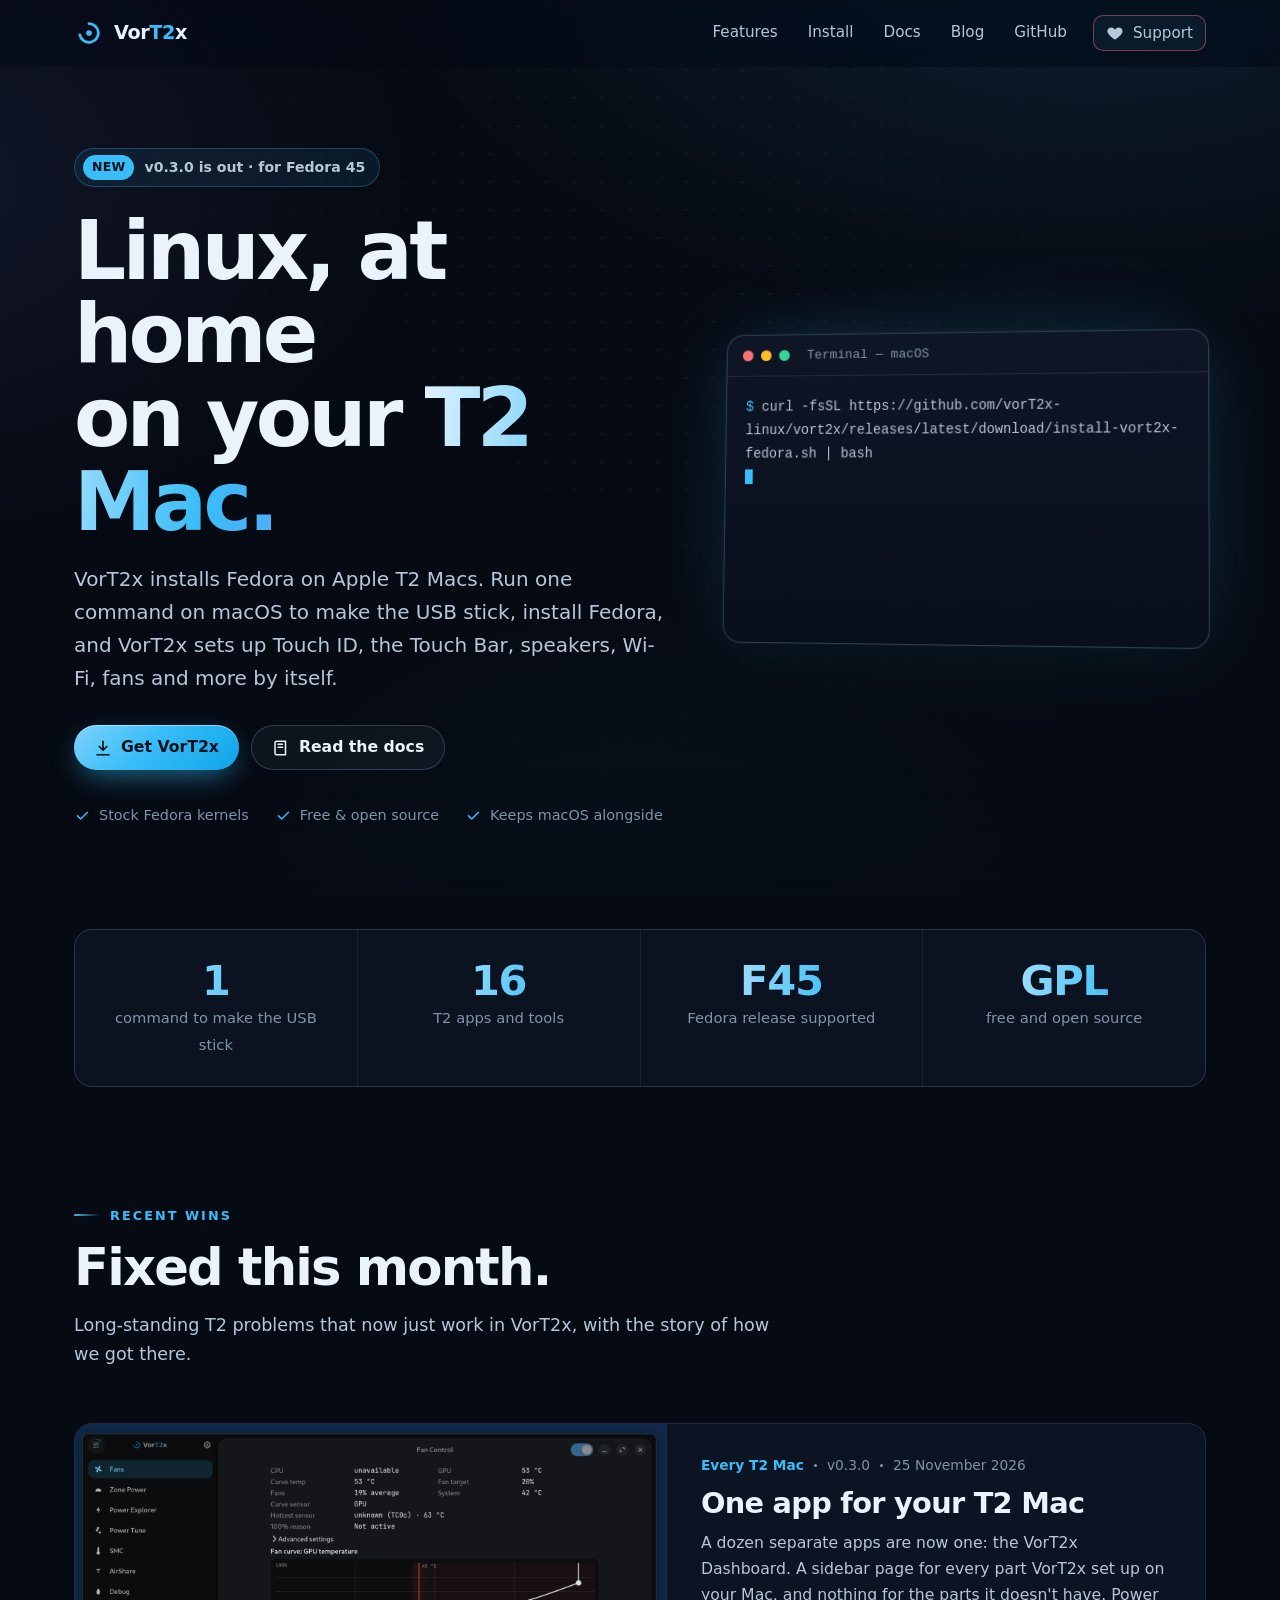
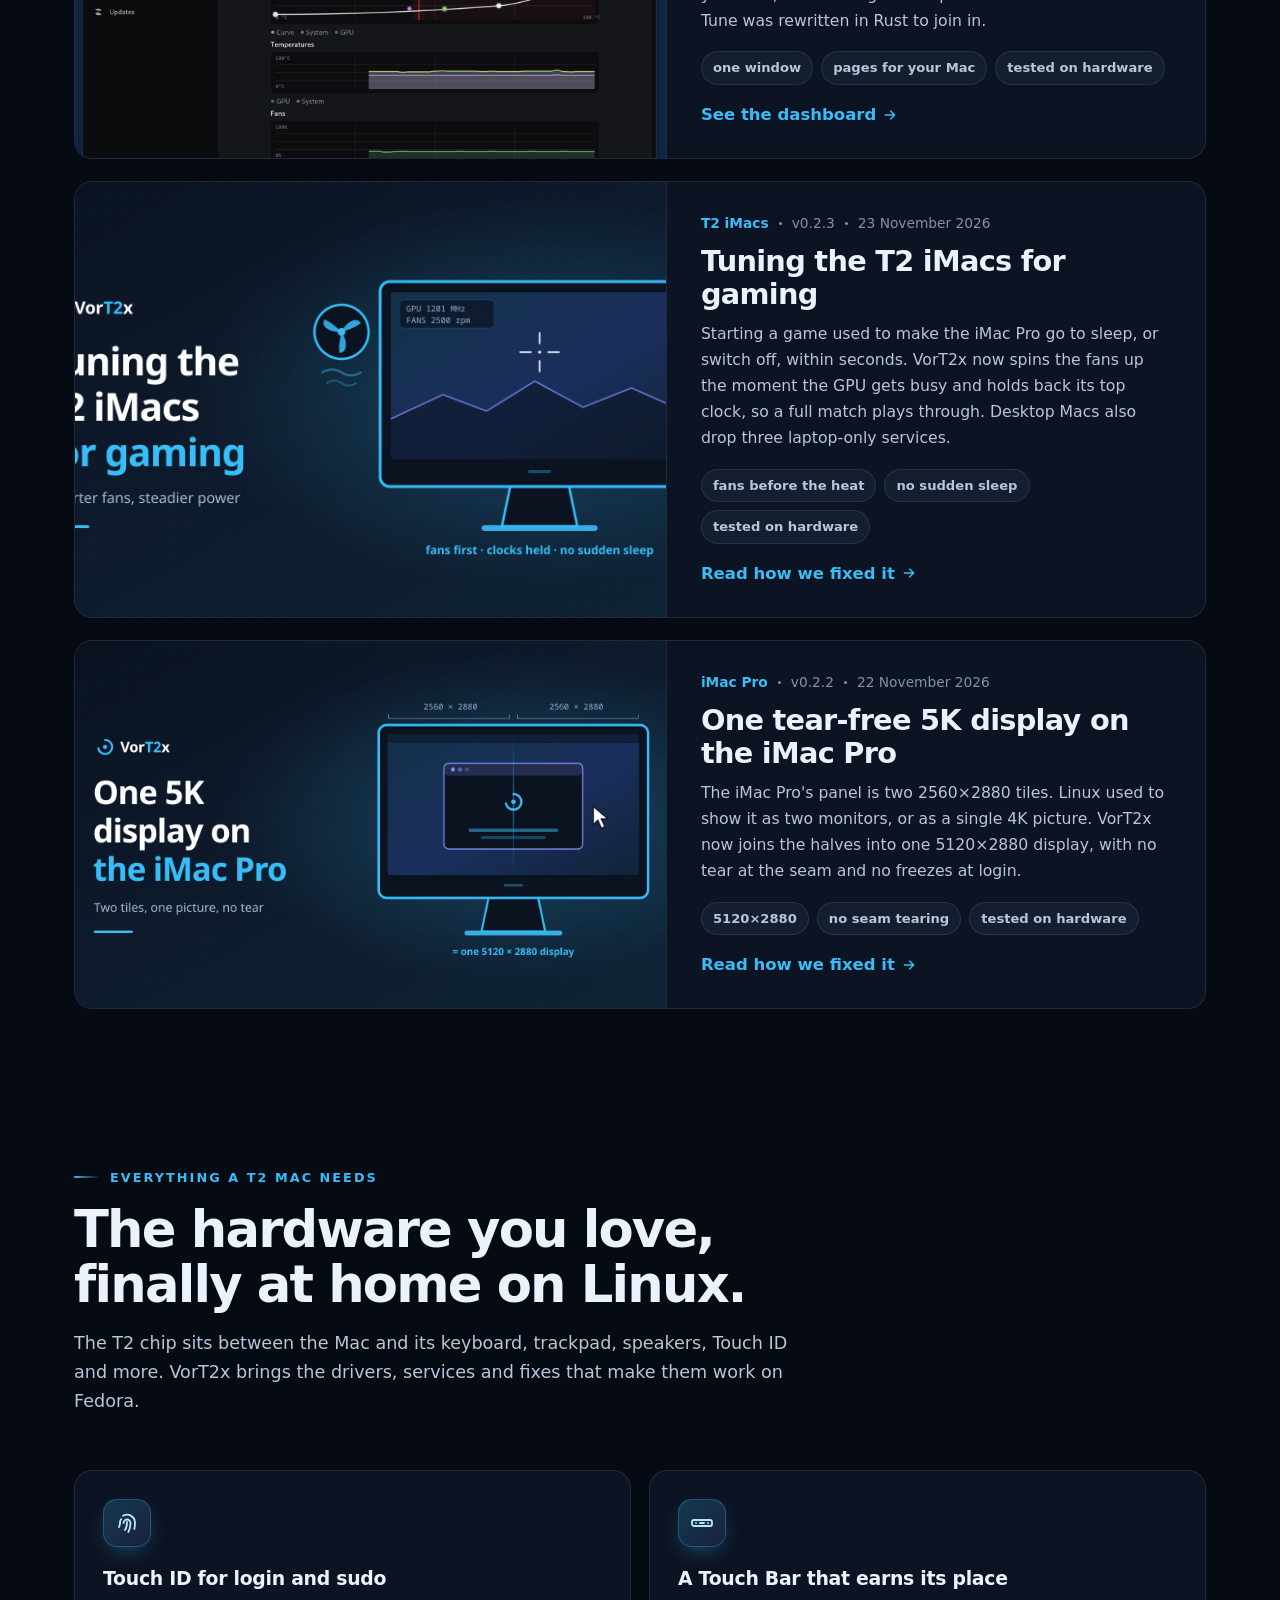
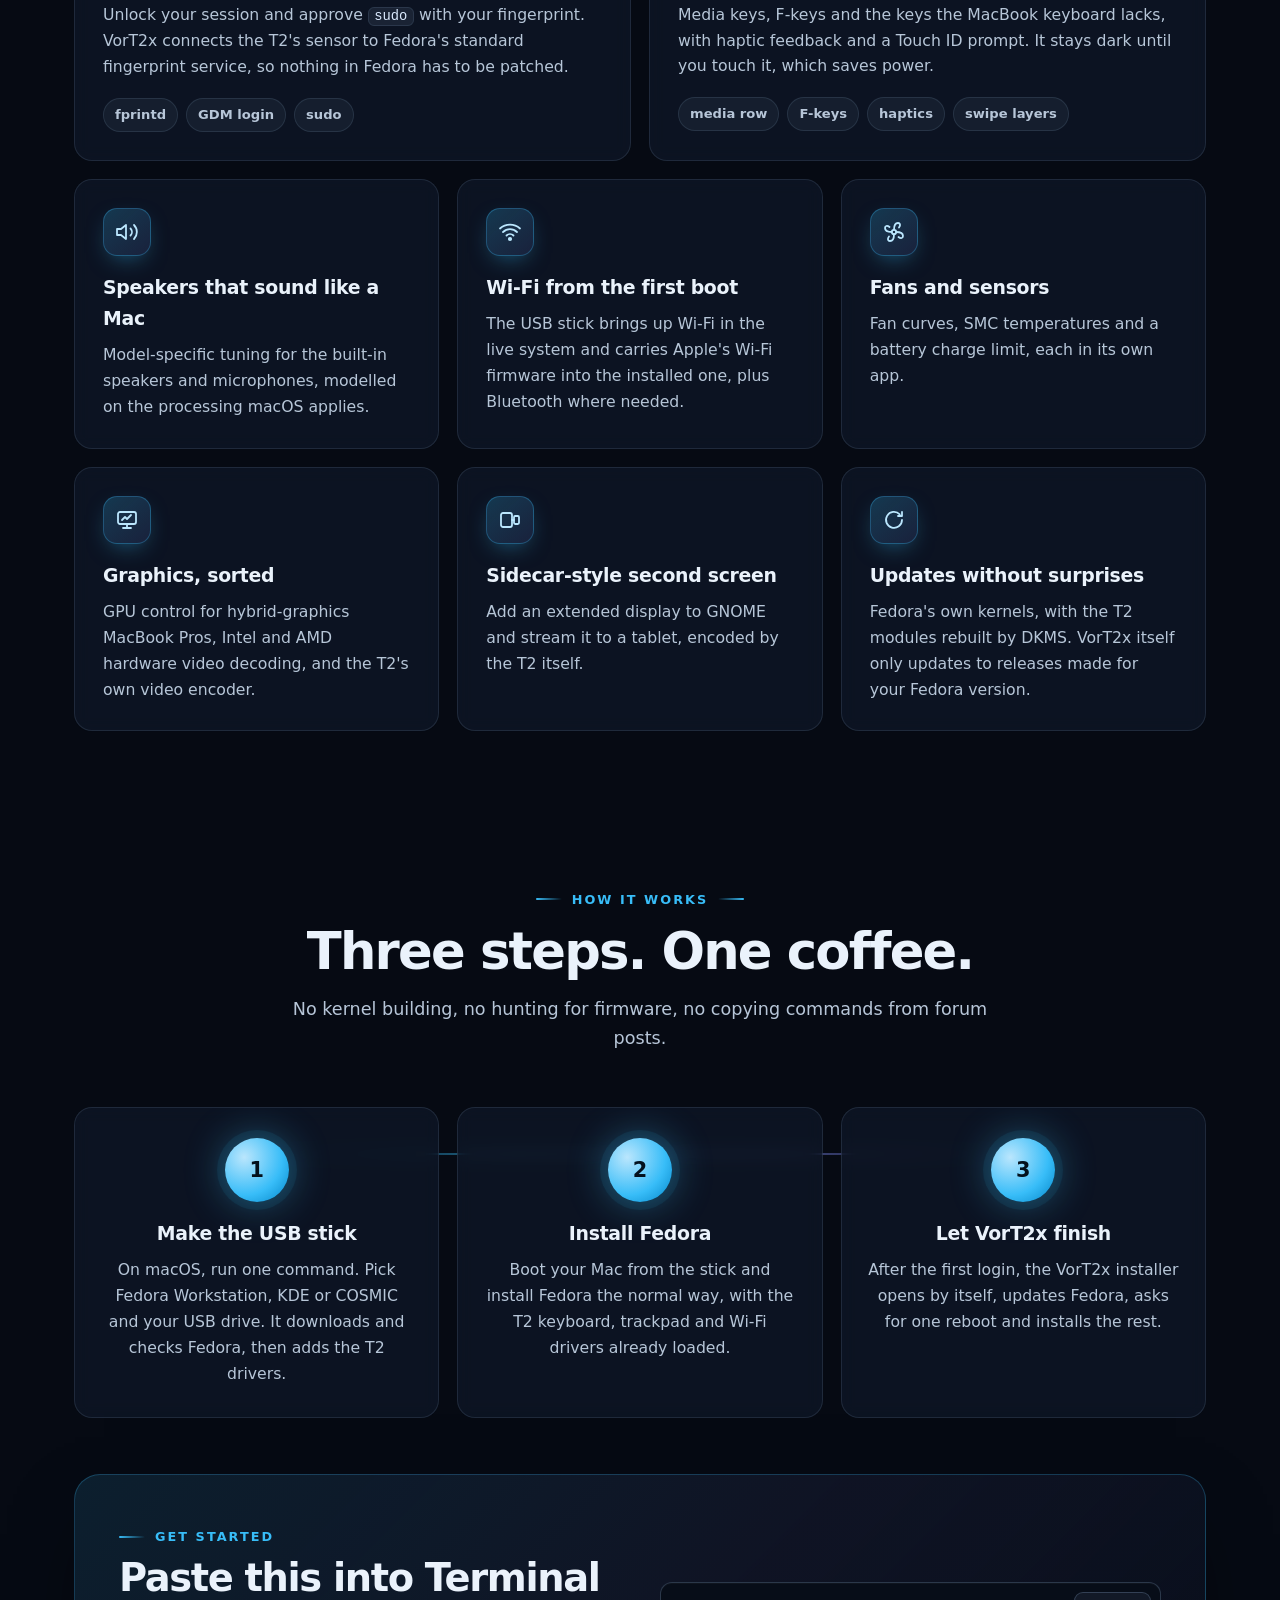
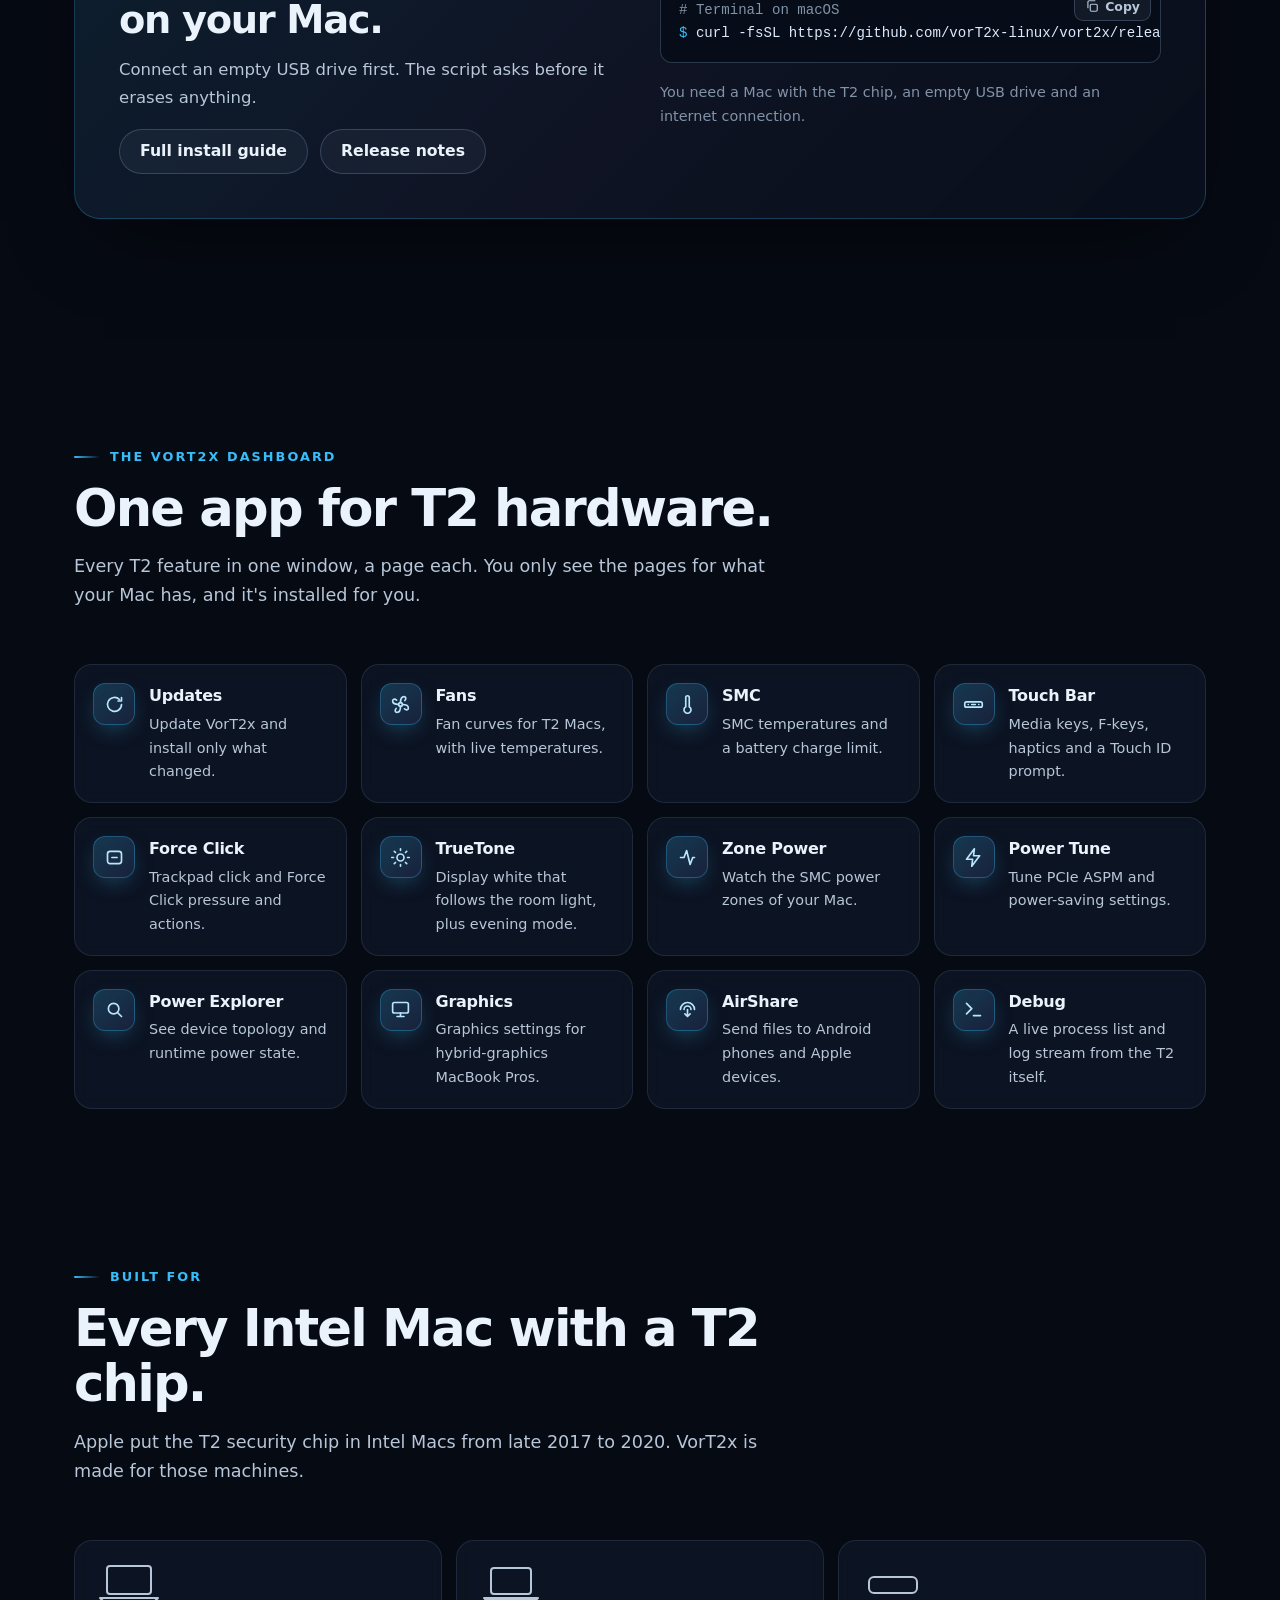
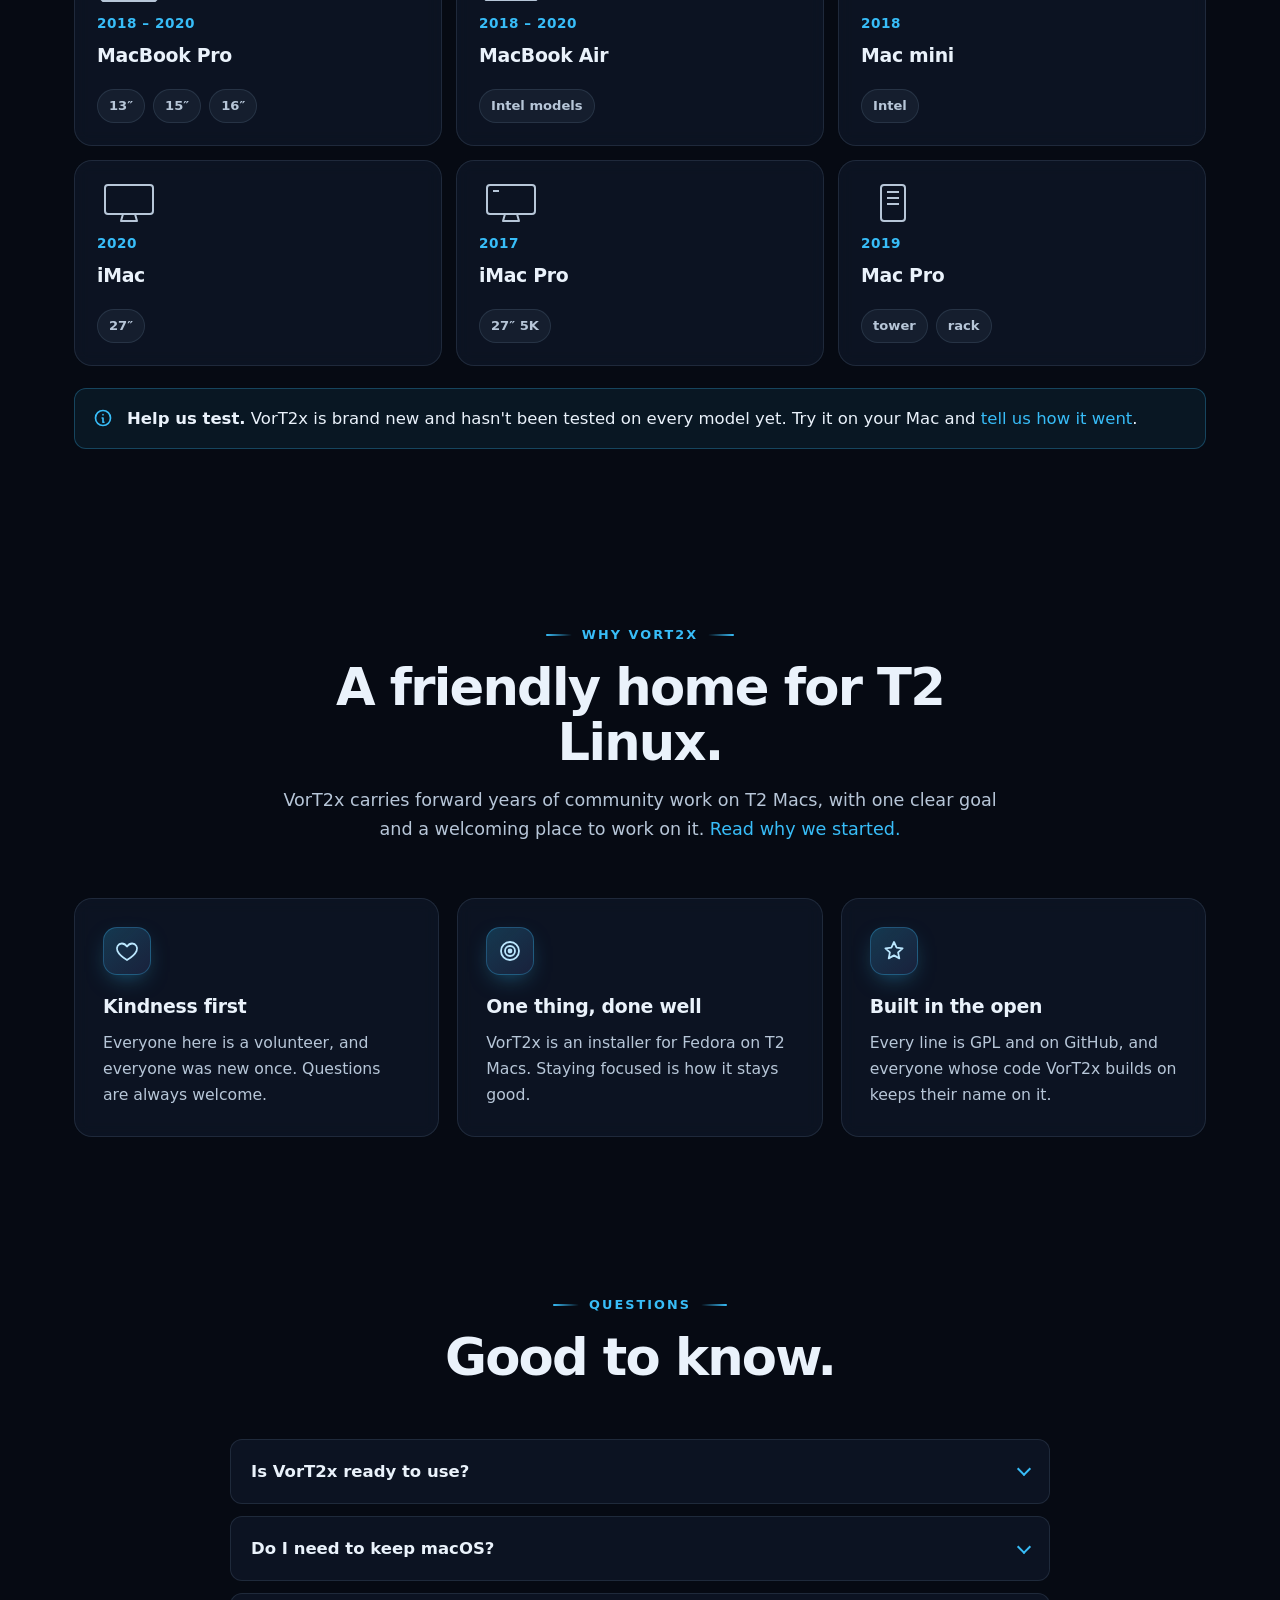
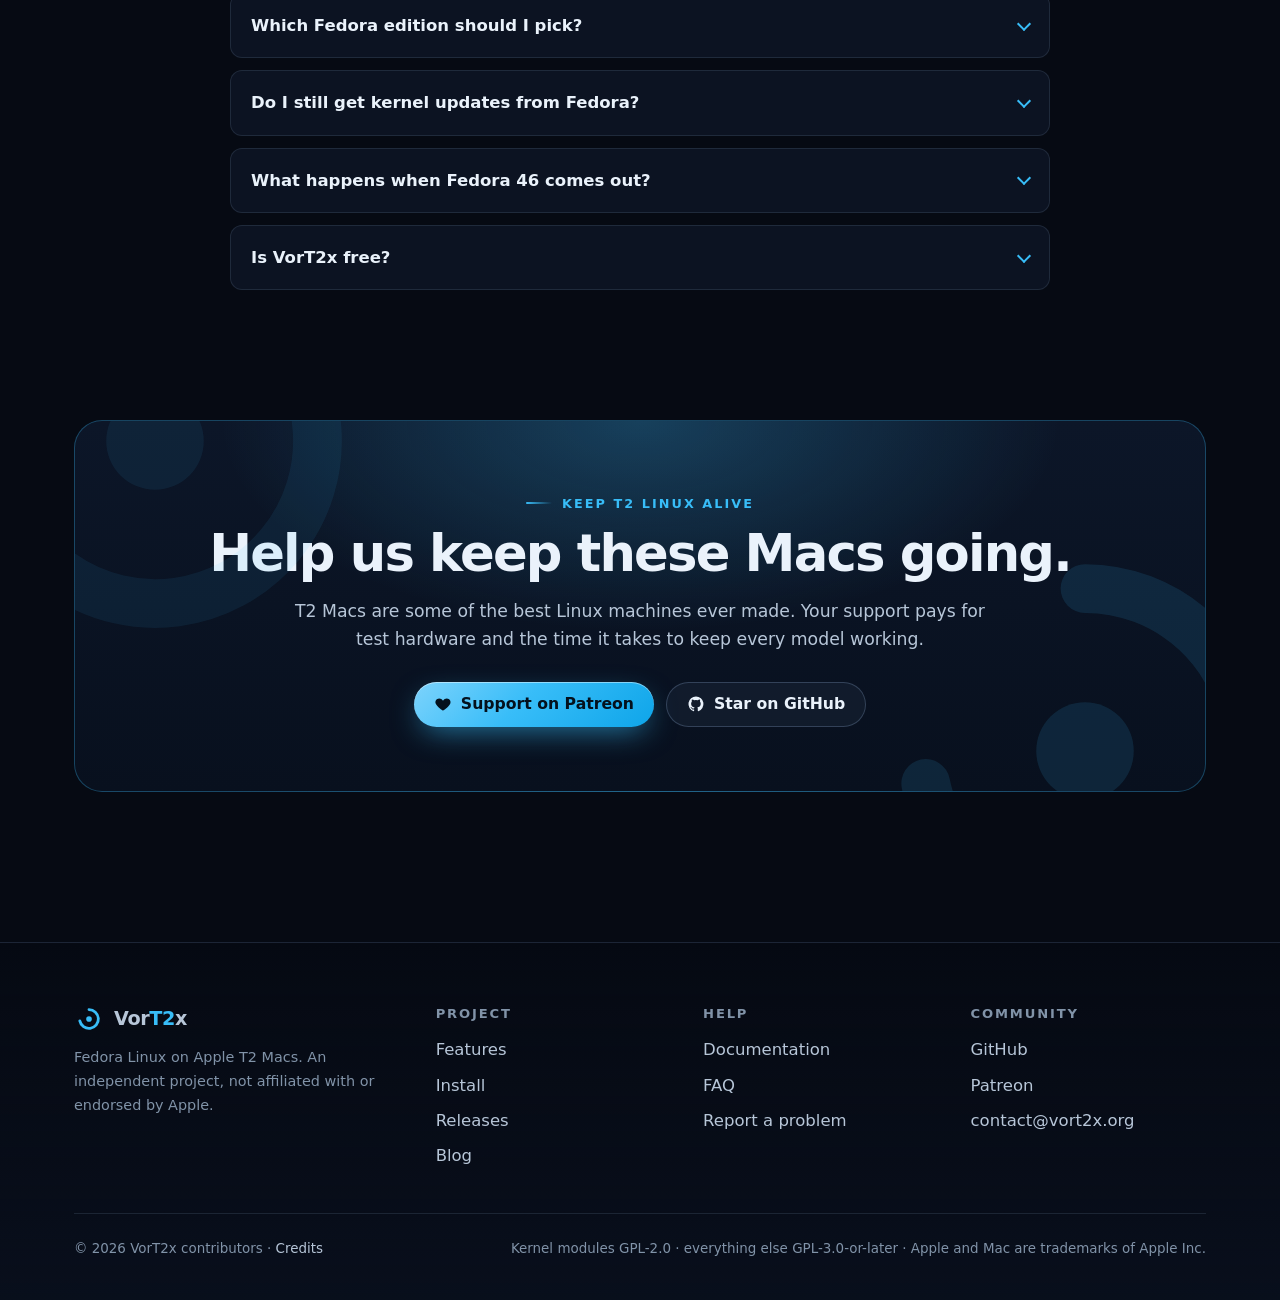
==== commit 60a98142: "Add the VorT2x Dashboard post and show v0.3.0 on the homepage New Features in depth post on the VorT" ====
--- a/index.html
+++ b/index.html
@@ -50,7 +50,7 @@
   <canvas id="vortex" aria-hidden="true"></canvas>
   <div class="wrap hero-grid">
     <div>
-      <a class="pill reveal" href="https://github.com/vorT2x-linux/vort2x/releases/latest"><span class="tag">NEW</span> v0.2.3 is out · for Fedora 45</a>
+      <a class="pill reveal" href="https://github.com/vorT2x-linux/vort2x/releases/latest"><span class="tag">NEW</span> v0.3.0 is out · for Fedora 45</a>
       <h1 class="reveal" style="--d:.08s">Linux, at home<br>on your <span class="grad">T2 Mac.</span></h1>
       <p class="lede reveal" style="--d:.16s">VorT2x installs Fedora on Apple T2 Macs. Run one command on macOS to make the USB stick, install Fedora, and VorT2x sets up Touch ID, the Touch Bar, speakers, Wi-Fi, fans and more by itself.</p>
       <div class="cta reveal" style="--d:.24s">
@@ -93,6 +93,16 @@
       <p>Long-standing T2 problems that now just work in VorT2x, with the story of how we got there.</p>
     </div>
     <div class="wins">
+      <a class="card post-card win reveal" href="/blog/one-app-for-your-t2-mac.html">
+        <div class="thumb"><img src="/blog/one-app-for-your-t2-mac-hero.png" alt="The VorT2x Dashboard on an iMac Pro, with a sidebar of pages and the Fans page open" width="1600" height="900" loading="lazy"></div>
+        <div class="body">
+          <div class="meta"><span class="post-tag">Every T2 Mac</span><span class="dot"></span><span>v0.3.0</span><span class="dot"></span><time datetime="2026-11-25">25 November 2026</time></div>
+          <h3>One app for your T2 Mac</h3>
+          <p>A dozen separate apps are now one: the VorT2x Dashboard. A sidebar page for every part VorT2x set up on your Mac, and nothing for the parts it doesn't have. Power Tune was rewritten in Rust to join in.</p>
+          <div class="chips"><span class="chip">one window</span><span class="chip">pages for your Mac</span><span class="chip">tested on hardware</span></div>
+          <span class="more">See the dashboard <svg width="16" height="16" viewBox="0 0 24 24" fill="none" stroke="currentColor" stroke-width="2.2" stroke-linecap="round" stroke-linejoin="round"><path d="M5 12h14M13 6l6 6-6 6"/></svg></span>
+        </div>
+      </a>
       <a class="card post-card win reveal" href="/blog/tuning-t2-imacs-for-gaming.html">
         <div class="thumb"><img src="/blog/tuning-t2-imacs-for-gaming-hero.png" alt="An iMac showing a game, with a fan blowing beside it and a temperature bar staying below a dashed sleep line" width="1600" height="900" loading="lazy"></div>
         <div class="body">
@@ -206,23 +216,23 @@
 <section class="section" id="apps">
   <div class="wrap">
     <div class="section-head reveal">
-      <span class="eyebrow">Apps included</span>
-      <h2>Tools made for T2 hardware.</h2>
-      <p>Small, focused apps that put the T2's features in reach. They're installed for you.</p>
+      <span class="eyebrow">The VorT2x Dashboard</span>
+      <h2>One app for T2 hardware.</h2>
+      <p>Every T2 feature in one window, a page each. You only see the pages for what your Mac has, and it's installed for you.</p>
     </div>
     <div class="apps">
-      <div class="card app reveal"><div class="icon"><svg viewBox="0 0 24 24" fill="none" stroke="currentColor" stroke-width="1.9" stroke-linecap="round" stroke-linejoin="round"><path d="M20 12a8 8 0 1 1-2.3-5.7"/><path d="M20 4v4h-4"/></svg></div><div><h3>VorT2x Update</h3><p>Update VorT2x and install only what changed.</p></div></div>
-      <div class="card app reveal"><div class="icon"><svg viewBox="0 0 24 24" fill="none" stroke="currentColor" stroke-width="1.9" stroke-linecap="round" stroke-linejoin="round"><circle cx="12" cy="12" r="2.2"/><path d="M12 9.8C12 6 13.5 3 16 3c2 0 3 2 1 4.5M14.2 12c3.8 0 6.8 1.5 6.8 4 0 2-2 3-4.5 1M12 14.2c0 3.8-1.5 6.8-4 6.8-2 0-3-2-1-4.5M9.8 12C6 12 3 10.5 3 8c0-2 2-3 4.5-1"/></svg></div><div><h3>T2 Fan Control</h3><p>Fan curves for T2 Macs, with live temperatures.</p></div></div>
-      <div class="card app reveal"><div class="icon"><svg viewBox="0 0 24 24" fill="none" stroke="currentColor" stroke-width="1.9" stroke-linecap="round" stroke-linejoin="round"><path d="M14 4v10.5a4 4 0 1 1-4 0V4a2 2 0 1 1 4 0z"/></svg></div><div><h3>T2 SMC Control</h3><p>SMC temperatures and a battery charge limit.</p></div></div>
-      <div class="card app reveal"><div class="icon"><svg viewBox="0 0 24 24" fill="none" stroke="currentColor" stroke-width="1.9" stroke-linecap="round" stroke-linejoin="round"><rect x="2" y="9" width="20" height="6" rx="2"/><path d="M6 12h.01M10 12h4M18 12h.01"/></svg></div><div><h3>T2 Touch Bar</h3><p>Media keys, F-keys, haptics and a Touch ID prompt.</p></div></div>
-      <div class="card app reveal"><div class="icon"><svg viewBox="0 0 24 24" fill="none" stroke="currentColor" stroke-width="1.9" stroke-linecap="round" stroke-linejoin="round"><rect x="4" y="5" width="16" height="14" rx="3"/><path d="M9 12h6"/></svg></div><div><h3>T2 Force Click</h3><p>Trackpad click and Force Click pressure and actions.</p></div></div>
-      <div class="card app reveal"><div class="icon"><svg viewBox="0 0 24 24" fill="none" stroke="currentColor" stroke-width="1.9" stroke-linecap="round" stroke-linejoin="round"><circle cx="12" cy="12" r="4"/><path d="M12 2v2M12 20v2M4.9 4.9l1.4 1.4M17.7 17.7l1.4 1.4M2 12h2M20 12h2M4.9 19.1l1.4-1.4M17.7 6.3l1.4-1.4"/></svg></div><div><h3>T2 TrueTone</h3><p>Display white that follows the room light, plus evening mode.</p></div></div>
-      <div class="card app reveal"><div class="icon"><svg viewBox="0 0 24 24" fill="none" stroke="currentColor" stroke-width="1.9" stroke-linecap="round" stroke-linejoin="round"><path d="M4 12h4l3-8 4 16 3-8h2"/></svg></div><div><h3>T2 Zone Power</h3><p>Watch the SMC power zones of your Mac.</p></div></div>
-      <div class="card app reveal"><div class="icon"><svg viewBox="0 0 24 24" fill="none" stroke="currentColor" stroke-width="1.9" stroke-linecap="round" stroke-linejoin="round"><path d="M13 2L4 14h7l-1 8 9-12h-7z"/></svg></div><div><h3>T2 Power Tune</h3><p>Tune PCIe ASPM and power-saving settings.</p></div></div>
-      <div class="card app reveal"><div class="icon"><svg viewBox="0 0 24 24" fill="none" stroke="currentColor" stroke-width="1.9" stroke-linecap="round" stroke-linejoin="round"><circle cx="11" cy="11" r="6"/><path d="M20 20l-4.3-4.3"/></svg></div><div><h3>T2 Power Explorer</h3><p>See device topology and runtime power state.</p></div></div>
-      <div class="card app reveal"><div class="icon"><svg viewBox="0 0 24 24" fill="none" stroke="currentColor" stroke-width="1.9" stroke-linecap="round" stroke-linejoin="round"><rect x="3" y="4" width="18" height="12" rx="2"/><path d="M8 20h8M12 16v4"/></svg></div><div><h3>T2 GPU Control</h3><p>Graphics settings for hybrid-graphics MacBook Pros.</p></div></div>
-      <div class="card app reveal"><div class="icon"><svg viewBox="0 0 24 24" fill="none" stroke="currentColor" stroke-width="1.9" stroke-linecap="round" stroke-linejoin="round"><path d="M4 12a8 8 0 0 1 16 0"/><path d="M8 12a4 4 0 0 1 8 0"/><path d="M12 12v8M9 17l3 3 3-3"/></svg></div><div><h3>T2 AirShare</h3><p>Send files to Android phones and Apple devices.</p></div></div>
-      <div class="card app reveal"><div class="icon"><svg viewBox="0 0 24 24" fill="none" stroke="currentColor" stroke-width="1.9" stroke-linecap="round" stroke-linejoin="round"><path d="M4 17l6-6-6-6M12 19h8"/></svg></div><div><h3>T2 Debug</h3><p>A live process list and log stream from the T2 itself.</p></div></div>
+      <div class="card app reveal"><div class="icon"><svg viewBox="0 0 24 24" fill="none" stroke="currentColor" stroke-width="1.9" stroke-linecap="round" stroke-linejoin="round"><path d="M20 12a8 8 0 1 1-2.3-5.7"/><path d="M20 4v4h-4"/></svg></div><div><h3>Updates</h3><p>Update VorT2x and install only what changed.</p></div></div>
+      <div class="card app reveal"><div class="icon"><svg viewBox="0 0 24 24" fill="none" stroke="currentColor" stroke-width="1.9" stroke-linecap="round" stroke-linejoin="round"><circle cx="12" cy="12" r="2.2"/><path d="M12 9.8C12 6 13.5 3 16 3c2 0 3 2 1 4.5M14.2 12c3.8 0 6.8 1.5 6.8 4 0 2-2 3-4.5 1M12 14.2c0 3.8-1.5 6.8-4 6.8-2 0-3-2-1-4.5M9.8 12C6 12 3 10.5 3 8c0-2 2-3 4.5-1"/></svg></div><div><h3>Fans</h3><p>Fan curves for T2 Macs, with live temperatures.</p></div></div>
+      <div class="card app reveal"><div class="icon"><svg viewBox="0 0 24 24" fill="none" stroke="currentColor" stroke-width="1.9" stroke-linecap="round" stroke-linejoin="round"><path d="M14 4v10.5a4 4 0 1 1-4 0V4a2 2 0 1 1 4 0z"/></svg></div><div><h3>SMC</h3><p>SMC temperatures and a battery charge limit.</p></div></div>
+      <div class="card app reveal"><div class="icon"><svg viewBox="0 0 24 24" fill="none" stroke="currentColor" stroke-width="1.9" stroke-linecap="round" stroke-linejoin="round"><rect x="2" y="9" width="20" height="6" rx="2"/><path d="M6 12h.01M10 12h4M18 12h.01"/></svg></div><div><h3>Touch Bar</h3><p>Media keys, F-keys, haptics and a Touch ID prompt.</p></div></div>
+      <div class="card app reveal"><div class="icon"><svg viewBox="0 0 24 24" fill="none" stroke="currentColor" stroke-width="1.9" stroke-linecap="round" stroke-linejoin="round"><rect x="4" y="5" width="16" height="14" rx="3"/><path d="M9 12h6"/></svg></div><div><h3>Force Click</h3><p>Trackpad click and Force Click pressure and actions.</p></div></div>
+      <div class="card app reveal"><div class="icon"><svg viewBox="0 0 24 24" fill="none" stroke="currentColor" stroke-width="1.9" stroke-linecap="round" stroke-linejoin="round"><circle cx="12" cy="12" r="4"/><path d="M12 2v2M12 20v2M4.9 4.9l1.4 1.4M17.7 17.7l1.4 1.4M2 12h2M20 12h2M4.9 19.1l1.4-1.4M17.7 6.3l1.4-1.4"/></svg></div><div><h3>TrueTone</h3><p>Display white that follows the room light, plus evening mode.</p></div></div>
+      <div class="card app reveal"><div class="icon"><svg viewBox="0 0 24 24" fill="none" stroke="currentColor" stroke-width="1.9" stroke-linecap="round" stroke-linejoin="round"><path d="M4 12h4l3-8 4 16 3-8h2"/></svg></div><div><h3>Zone Power</h3><p>Watch the SMC power zones of your Mac.</p></div></div>
+      <div class="card app reveal"><div class="icon"><svg viewBox="0 0 24 24" fill="none" stroke="currentColor" stroke-width="1.9" stroke-linecap="round" stroke-linejoin="round"><path d="M13 2L4 14h7l-1 8 9-12h-7z"/></svg></div><div><h3>Power Tune</h3><p>Tune PCIe ASPM and power-saving settings.</p></div></div>
+      <div class="card app reveal"><div class="icon"><svg viewBox="0 0 24 24" fill="none" stroke="currentColor" stroke-width="1.9" stroke-linecap="round" stroke-linejoin="round"><circle cx="11" cy="11" r="6"/><path d="M20 20l-4.3-4.3"/></svg></div><div><h3>Power Explorer</h3><p>See device topology and runtime power state.</p></div></div>
+      <div class="card app reveal"><div class="icon"><svg viewBox="0 0 24 24" fill="none" stroke="currentColor" stroke-width="1.9" stroke-linecap="round" stroke-linejoin="round"><rect x="3" y="4" width="18" height="12" rx="2"/><path d="M8 20h8M12 16v4"/></svg></div><div><h3>Graphics</h3><p>Graphics settings for hybrid-graphics MacBook Pros.</p></div></div>
+      <div class="card app reveal"><div class="icon"><svg viewBox="0 0 24 24" fill="none" stroke="currentColor" stroke-width="1.9" stroke-linecap="round" stroke-linejoin="round"><path d="M4 12a8 8 0 0 1 16 0"/><path d="M8 12a4 4 0 0 1 8 0"/><path d="M12 12v8M9 17l3 3 3-3"/></svg></div><div><h3>AirShare</h3><p>Send files to Android phones and Apple devices.</p></div></div>
+      <div class="card app reveal"><div class="icon"><svg viewBox="0 0 24 24" fill="none" stroke="currentColor" stroke-width="1.9" stroke-linecap="round" stroke-linejoin="round"><path d="M4 17l6-6-6-6M12 19h8"/></svg></div><div><h3>Debug</h3><p>A live process list and log stream from the T2 itself.</p></div></div>
     </div>
   </div>
 </section>
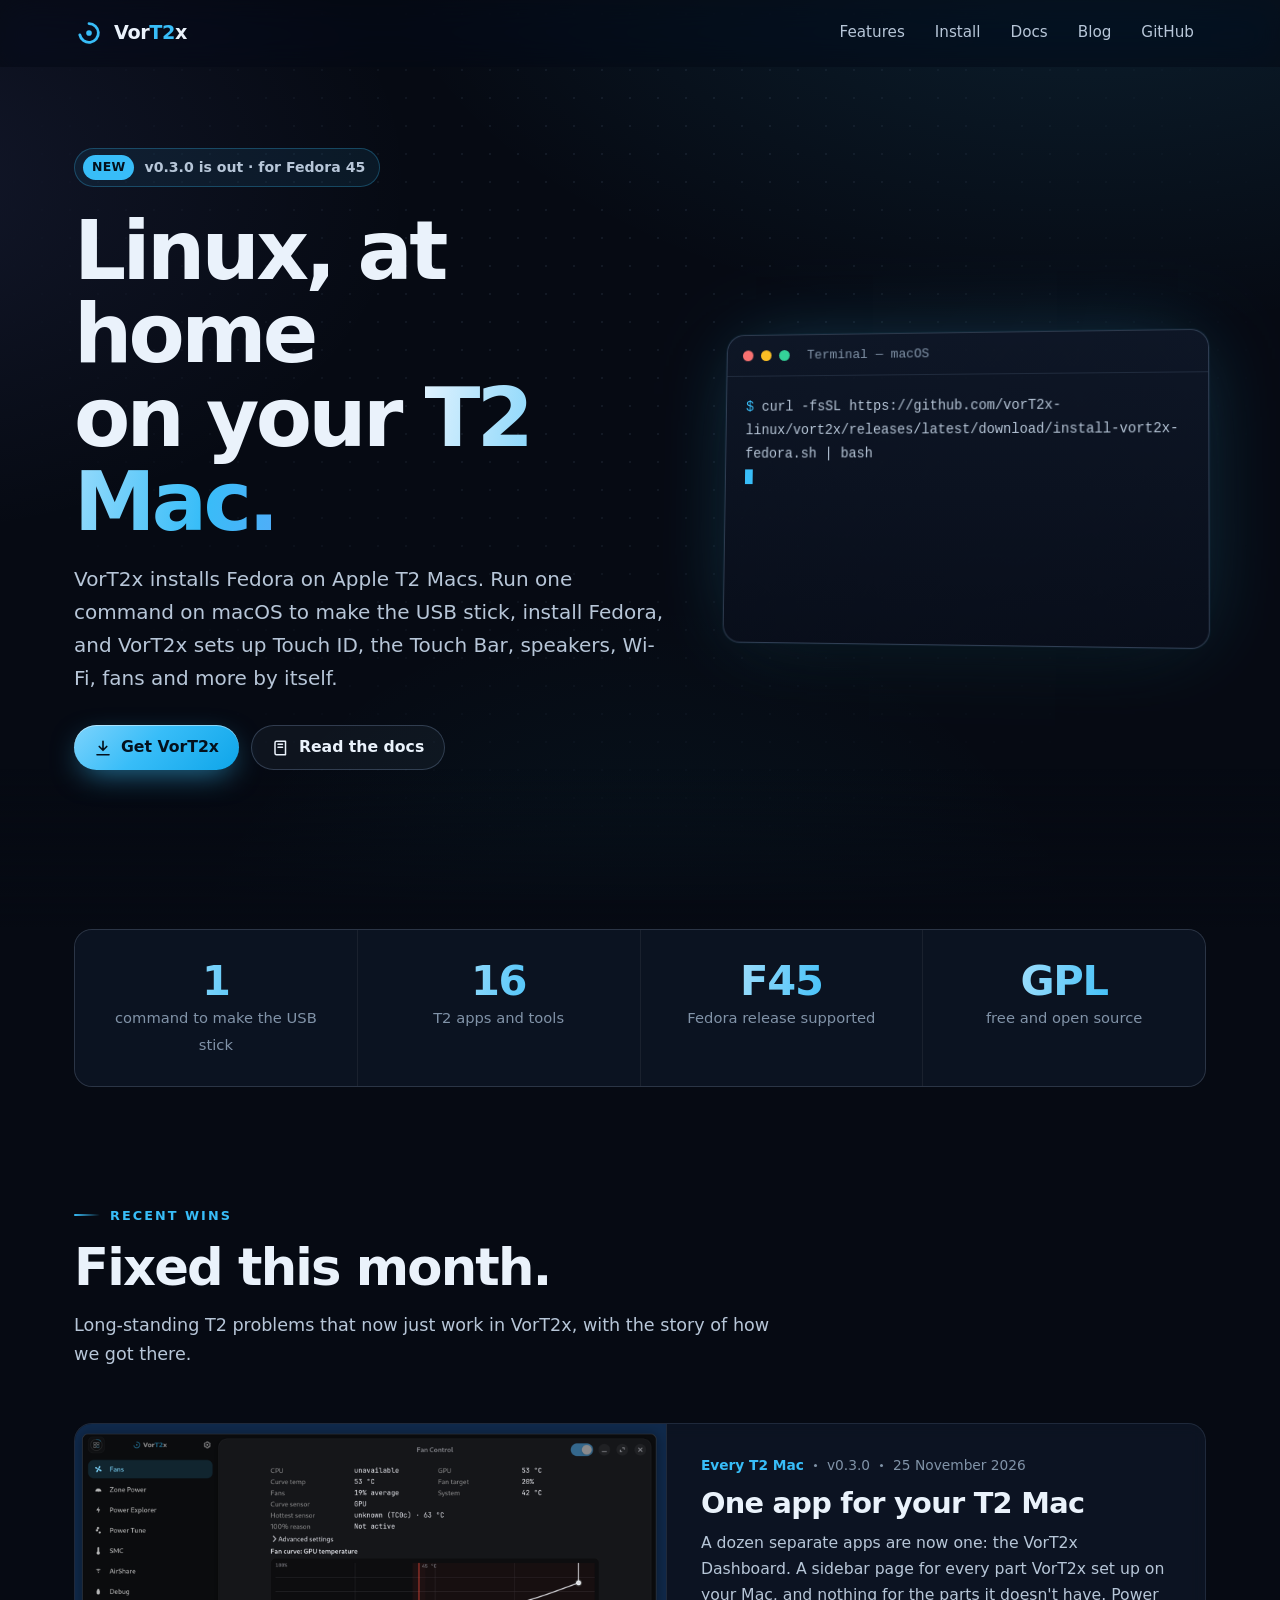
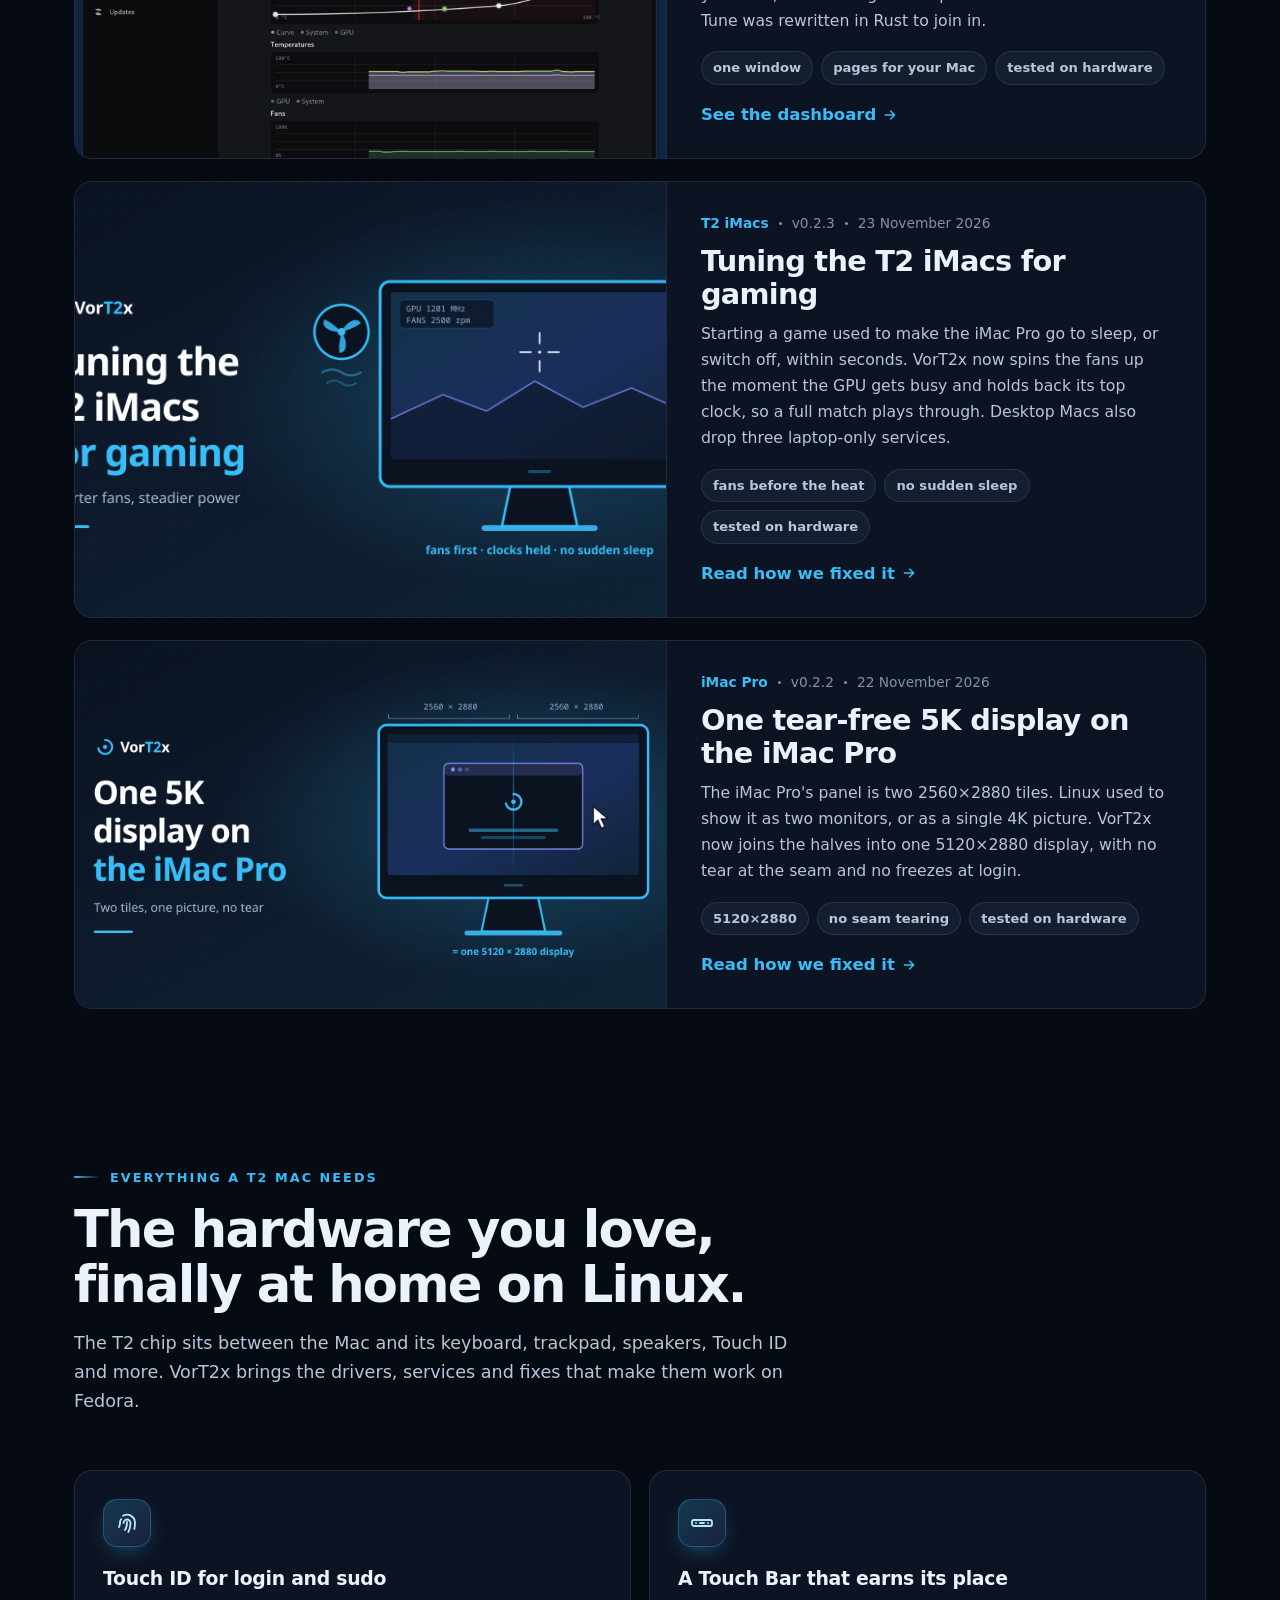
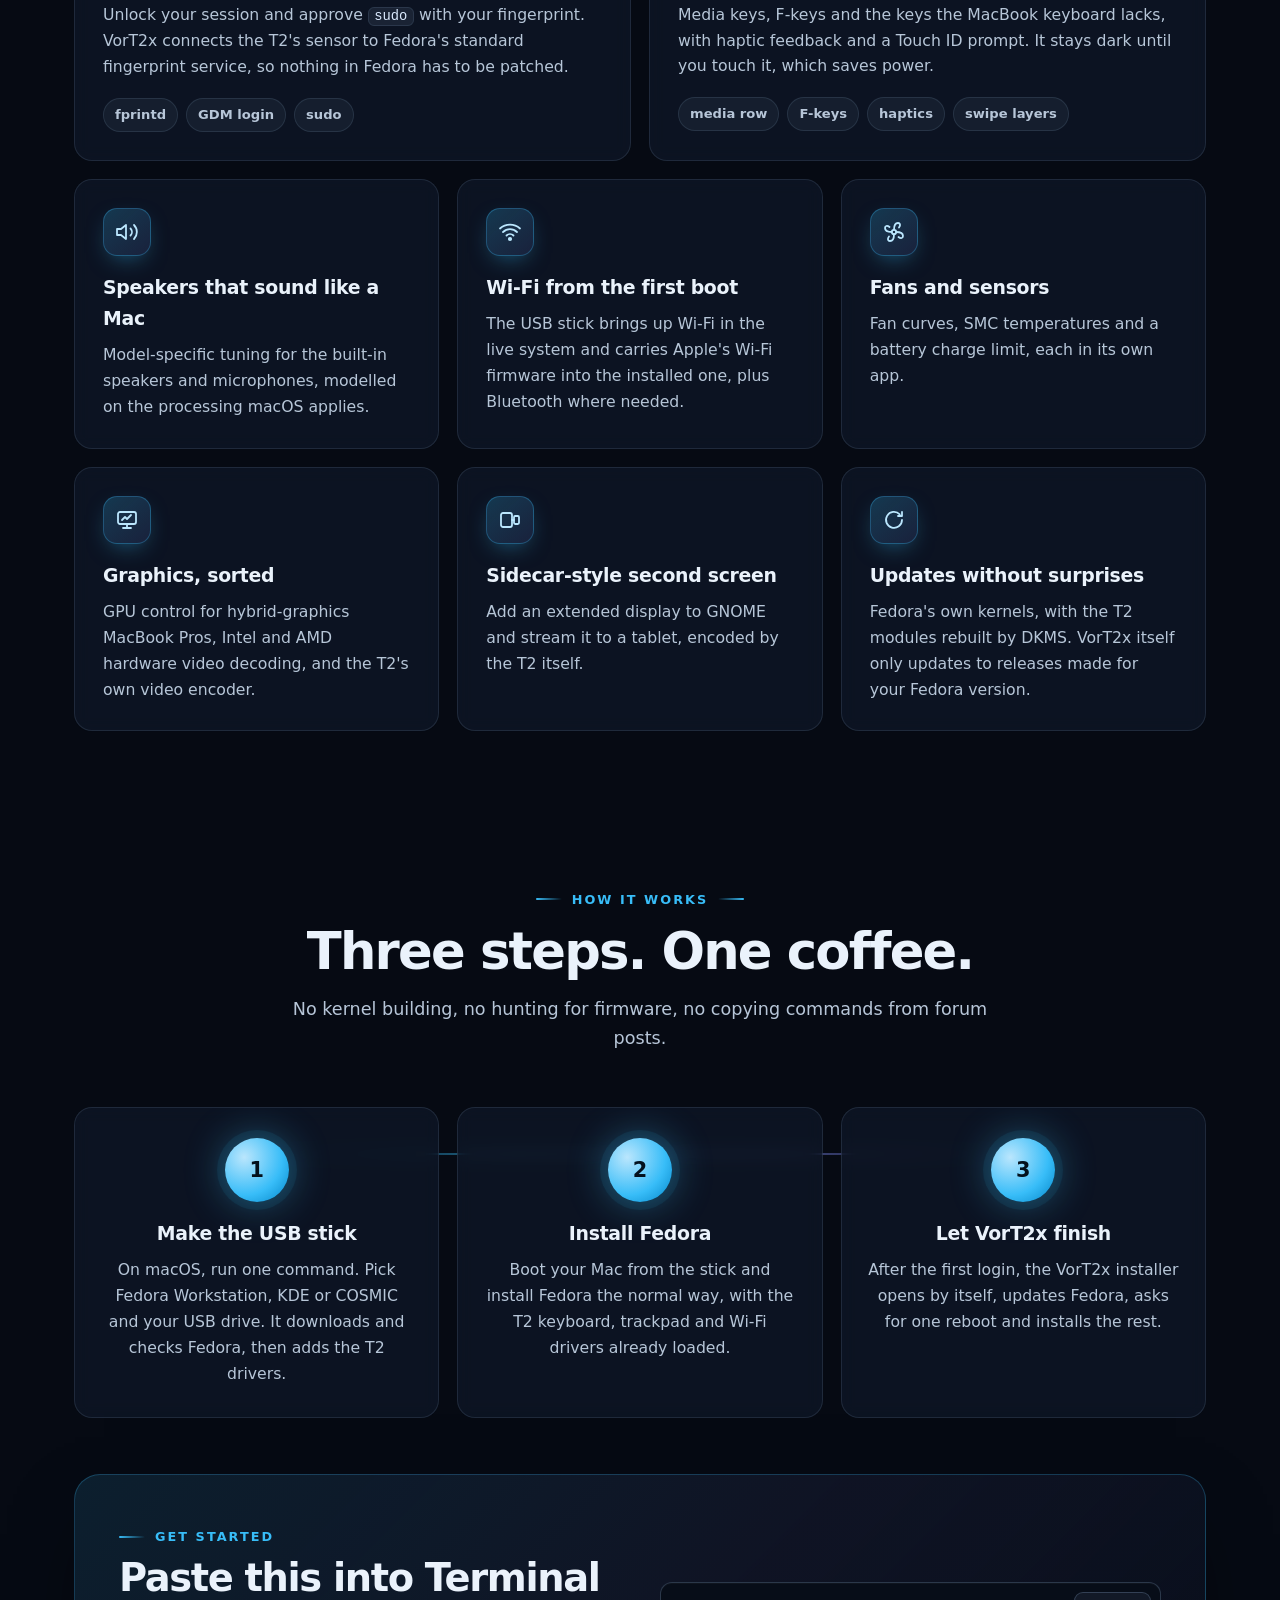
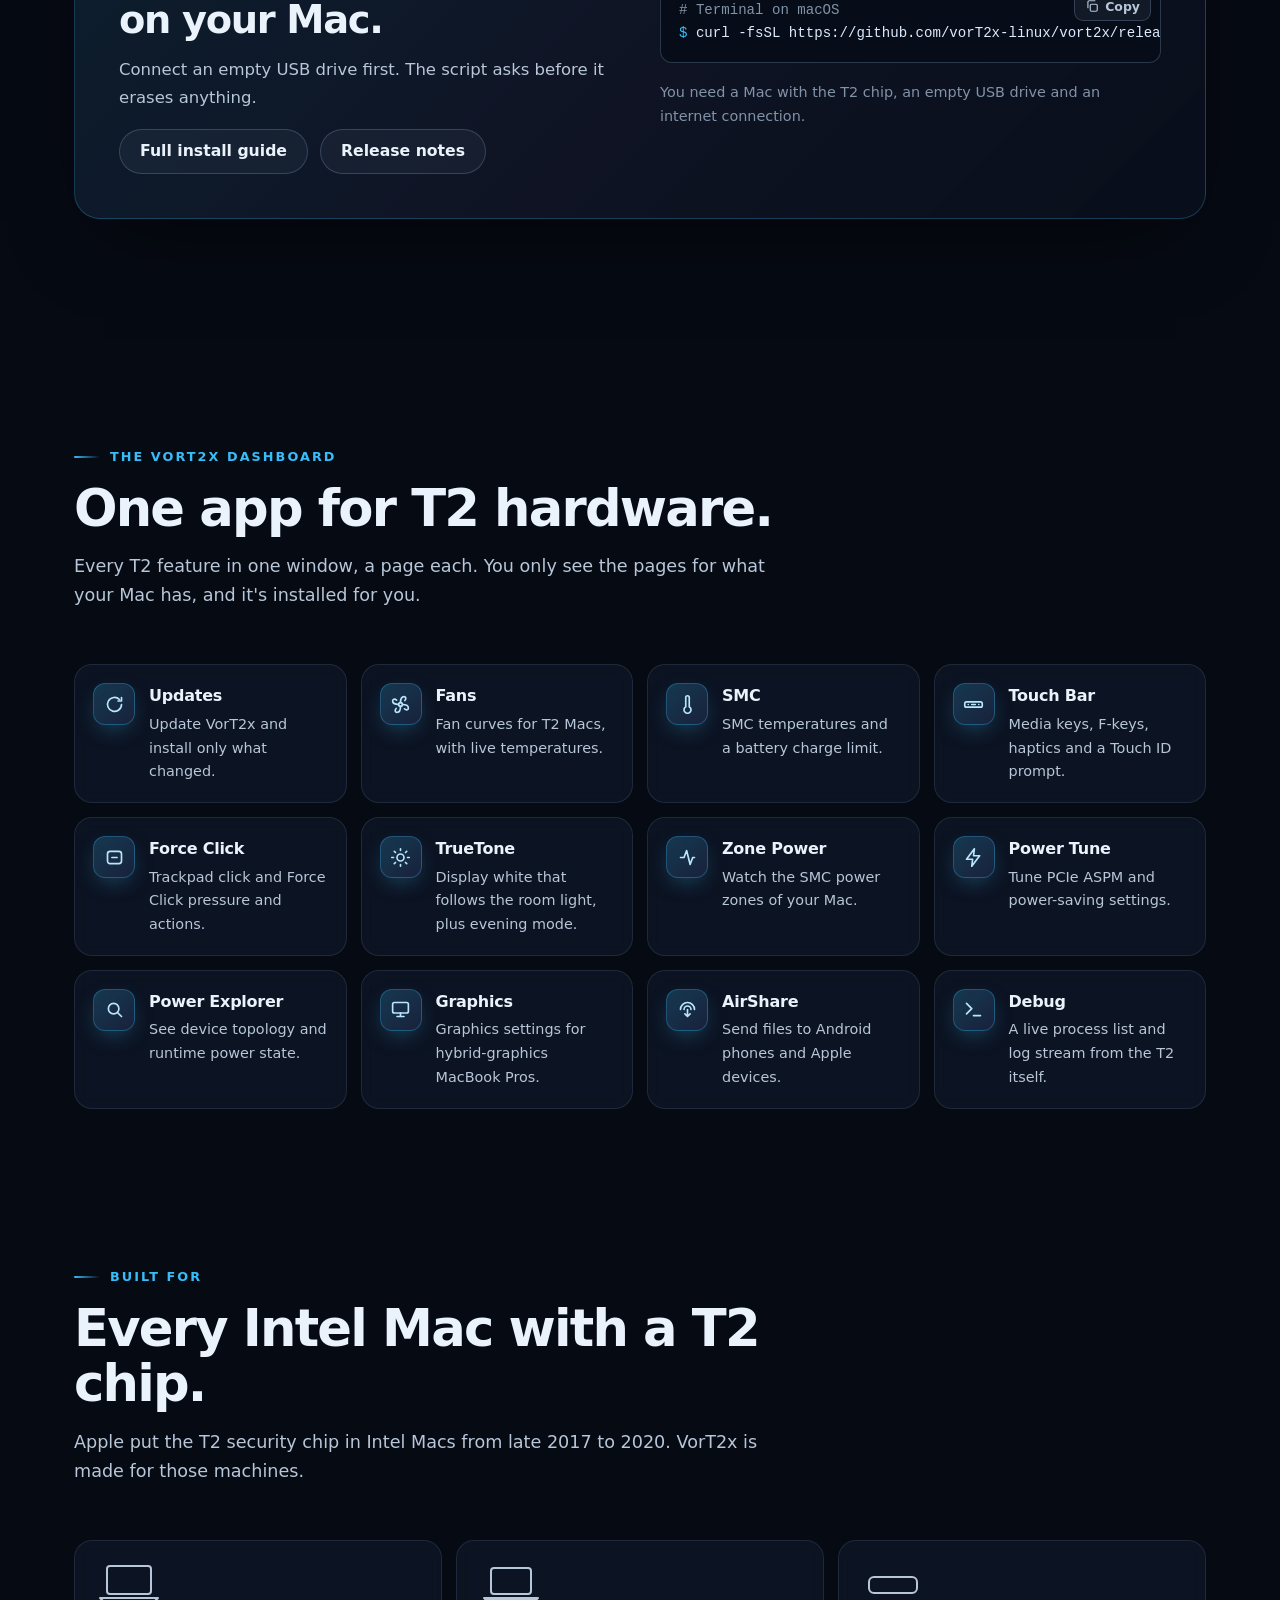
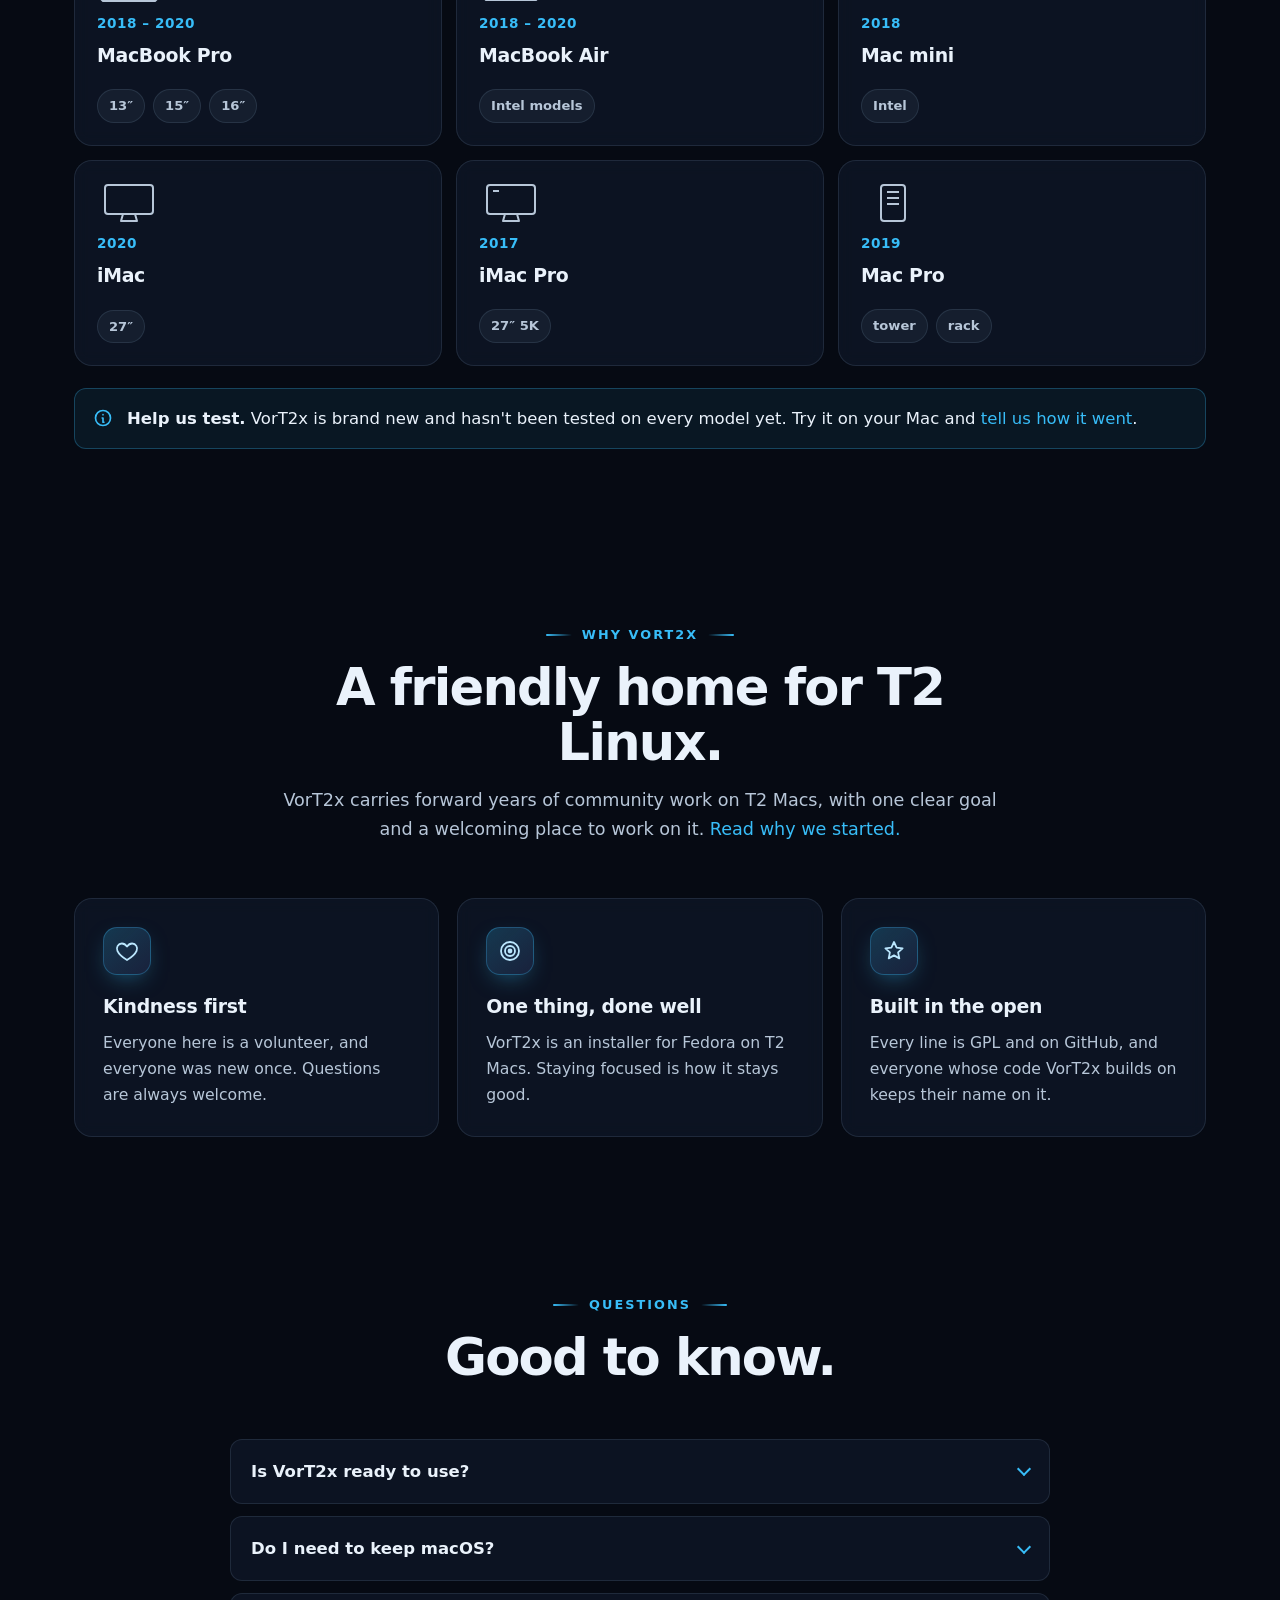
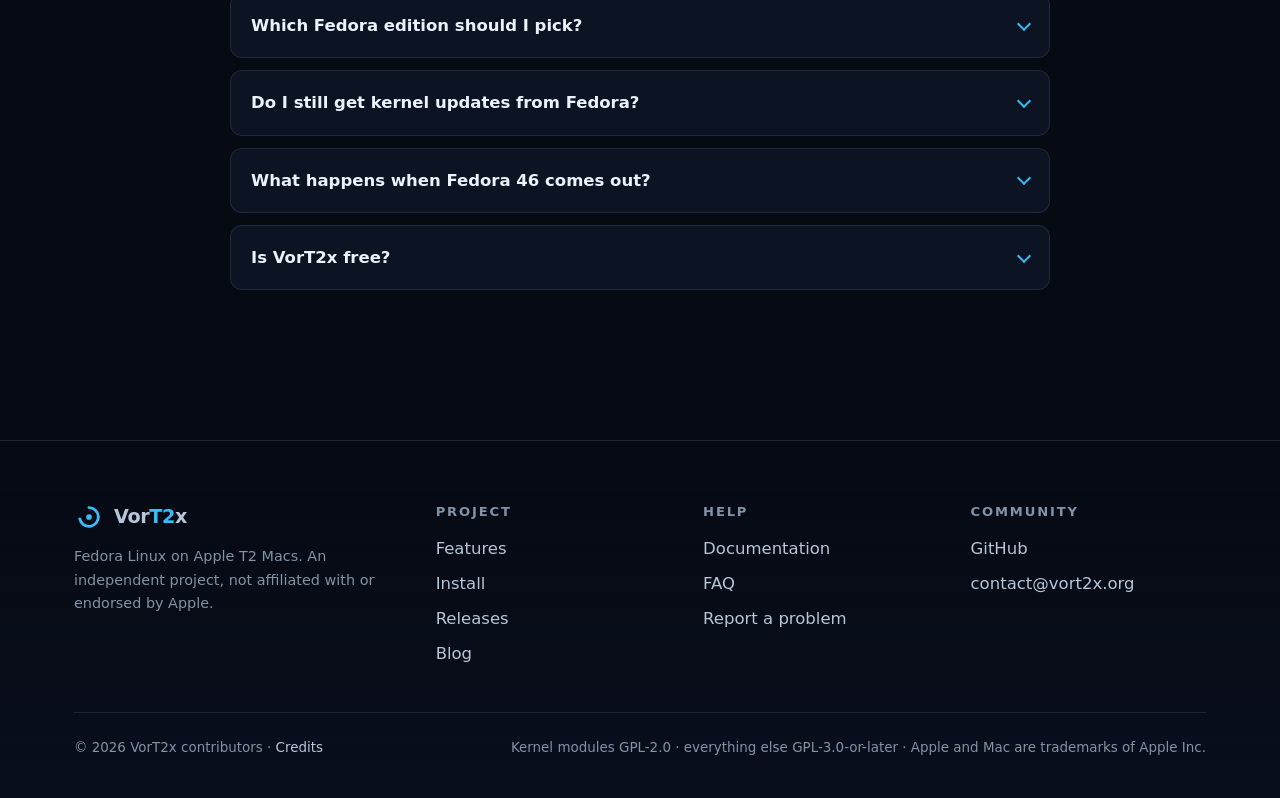
==== commit 6ac25d04: "Remove Patreon and donation links" ====
--- a/index.html
+++ b/index.html
@@ -38,7 +38,6 @@
       <a href="/documentation.html">Docs</a>
       <a href="/blog/">Blog</a>
       <a href="https://github.com/vorT2x-linux/vort2x">GitHub</a>
-      <a class="btn btn-sm btn-patreon" href="https://patreon.com/VorT2x"><svg viewBox="0 0 24 24" fill="currentColor" aria-hidden="true"><path d="M12 21s-7.5-4.6-9.6-9.2C.9 8.4 3.1 4.5 6.9 4.5c2.1 0 3.7 1.1 5.1 3 1.4-1.9 3-3 5.1-3 3.8 0 6 3.9 4.5 7.3C19.5 16.4 12 21 12 21z"/></svg>Support</a>
     </nav>
   </div>
 </header>
@@ -286,24 +285,7 @@
       <details class="reveal"><summary>Which Fedora edition should I pick?</summary><div class="a"><p>The USB maker offers Fedora Workstation (GNOME), Fedora KDE and the COSMIC spin. Workstation gets the most attention. Atomic desktops, Server and network-install images aren't supported.</p></div></details>
       <details class="reveal"><summary>Do I still get kernel updates from Fedora?</summary><div class="a"><p>Yes. VorT2x uses Fedora's own kernels. The T2 drivers are DKMS modules, which rebuild themselves when a new kernel arrives.</p></div></details>
       <details class="reveal"><summary>What happens when Fedora 46 comes out?</summary><div class="a"><p>Each Fedora version gets its own VorT2x release. Your Mac only updates to releases made for the Fedora version it runs, so an older Fedora keeps working until you upgrade.</p></div></details>
-      <details class="reveal"><summary>Is VorT2x free?</summary><div class="a"><p>Yes, and it's open source: the kernel modules are GPL-2.0 and everything else is GPL-3.0-or-later. If you'd like to help keep it going, you can <a href="https://patreon.com/VorT2x">support us on Patreon</a>.</p></div></details>
-    </div>
-  </div>
-</section>
-
-<!-- ===== Support ===== -->
-<section class="section" style="padding-top:20px">
-  <div class="wrap">
-    <div class="support reveal">
-      <svg class="swirl-bg" viewBox="0 0 64 64" aria-hidden="true"><path d="M32 12a20 20 0 1 1-19.6 24" fill="none" stroke="currentColor" stroke-width="6" stroke-linecap="round"/><circle cx="32" cy="32" r="6" fill="currentColor"/></svg>
-      <svg class="swirl-bg l" viewBox="0 0 64 64" aria-hidden="true"><path d="M32 12a20 20 0 1 1-19.6 24" fill="none" stroke="currentColor" stroke-width="6" stroke-linecap="round"/><circle cx="32" cy="32" r="6" fill="currentColor"/></svg>
-      <span class="eyebrow">Keep T2 Linux alive</span>
-      <h2>Help us keep these Macs going.</h2>
-      <p>T2 Macs are some of the best Linux machines ever made. Your support pays for test hardware and the time it takes to keep every model working.</p>
-      <div class="cta" style="justify-content:center">
-        <a class="btn btn-primary" href="https://patreon.com/VorT2x"><svg viewBox="0 0 24 24" fill="currentColor" aria-hidden="true"><path d="M12 21s-7.5-4.6-9.6-9.2C.9 8.4 3.1 4.5 6.9 4.5c2.1 0 3.7 1.1 5.1 3 1.4-1.9 3-3 5.1-3 3.8 0 6 3.9 4.5 7.3C19.5 16.4 12 21 12 21z"/></svg>Support on Patreon</a>
-        <a class="btn" href="https://github.com/vorT2x-linux/vort2x"><svg viewBox="0 0 24 24" fill="currentColor" aria-hidden="true"><path d="M12 2a10 10 0 0 0-3.2 19.5c.5.1.7-.2.7-.5v-1.7c-2.8.6-3.4-1.3-3.4-1.3-.5-1.2-1.1-1.5-1.1-1.5-.9-.6.1-.6.1-.6 1 .1 1.5 1 1.5 1 .9 1.5 2.3 1.1 2.9.8.1-.6.3-1.1.6-1.3-2.2-.3-4.6-1.1-4.6-5 0-1.1.4-2 1-2.7-.1-.3-.4-1.3.1-2.7 0 0 .8-.3 2.8 1a9.7 9.7 0 0 1 5 0c1.9-1.3 2.8-1 2.8-1 .5 1.4.2 2.4.1 2.7.6.7 1 1.6 1 2.7 0 3.9-2.3 4.7-4.6 5 .4.3.7.9.7 1.9V21c0 .3.2.6.7.5A10 10 0 0 0 12 2z"/></svg>Star on GitHub</a>
-      </div>
+      <details class="reveal"><summary>Is VorT2x free?</summary><div class="a"><p>Yes, and it's open source: the kernel modules are GPL-2.0 and everything else is GPL-3.0-or-later.</p></div></details>
     </div>
   </div>
 </section>
@@ -319,7 +301,7 @@
       </div>
       <div><h4>Project</h4><ul><li><a href="/#features">Features</a></li><li><a href="/#install">Install</a></li><li><a href="https://github.com/vorT2x-linux/vort2x/releases">Releases</a></li><li><a href="/blog/">Blog</a></li></ul></div>
       <div><h4>Help</h4><ul><li><a href="/documentation.html">Documentation</a></li><li><a href="/#faq">FAQ</a></li><li><a href="https://github.com/vorT2x-linux/vort2x/issues">Report a problem</a></li></ul></div>
-      <div><h4>Community</h4><ul><li><a href="https://github.com/vorT2x-linux/vort2x">GitHub</a></li><li><a href="https://patreon.com/VorT2x">Patreon</a></li><li><a href="mailto:contact@vort2x.org">contact@vort2x.org</a></li></ul></div>
+      <div><h4>Community</h4><ul><li><a href="https://github.com/vorT2x-linux/vort2x">GitHub</a></li><li><a href="mailto:contact@vort2x.org">contact@vort2x.org</a></li></ul></div>
     </div>
     <div class="legal">
       <span>© <span data-year>2026</span> VorT2x contributors · <a href="https://github.com/vorT2x-linux/vort2x/blob/main/NOTICE">Credits</a></span>
--- a/assets/site.css
+++ b/assets/site.css
@@ -120,8 +120,6 @@
 }
 .btn-primary:hover { background: linear-gradient(135deg, #bae6fd, #7dd3fc 40%, var(--accent)); box-shadow: 0 16px 44px -10px rgba(56, 189, 248, .85), inset 0 1px 0 rgba(255,255,255,.5); }
 .btn-sm { padding: 8px 14px; font-size: .9rem; }
-.btn-patreon { border-color: rgba(251, 113, 133, .45); }
-.btn-patreon:hover { border-color: rgba(251, 113, 133, .8); background: rgba(251, 113, 133, .1); }
 
 /* ---------- Hero ---------- */
 .hero { position: relative; padding: 70px 0 90px; overflow: hidden; isolation: isolate; }
@@ -306,19 +304,6 @@
 /* Values */
 .values { display: grid; grid-template-columns: repeat(3, 1fr); gap: 18px; }
 @media (max-width: 860px) { .values { grid-template-columns: 1fr; } }
-
-/* Support band */
-.support {
-  position: relative; overflow: hidden; border-radius: 28px; padding: 64px 48px; text-align: center;
-  background: radial-gradient(600px 300px at 50% 0%, rgba(56,189,248,.25), transparent 70%), linear-gradient(180deg, #0c1628, #08101e);
-  border: 1px solid rgba(56,189,248,.3);
-}
-.support h2 { margin-top: 12px; }
-.support p { color: var(--fg-soft); max-width: 40em; margin: 0 auto 28px; font-size: 1.08rem; }
-.support .swirl-bg { position: absolute; width: 520px; height: 520px; right: -140px; bottom: -220px; opacity: .12; color: var(--accent); animation: spin 60s linear infinite; }
-.support .swirl-bg.l { left: -180px; top: -240px; right: auto; bottom: auto; animation-direction: reverse; opacity: .08; }
-@keyframes spin { to { transform: rotate(360deg); } }
-@media (max-width: 600px) { .support { padding: 44px 20px; } }
 
 /* FAQ */
 .faq { max-width: 820px; margin: 0 auto; display: grid; gap: 12px; }
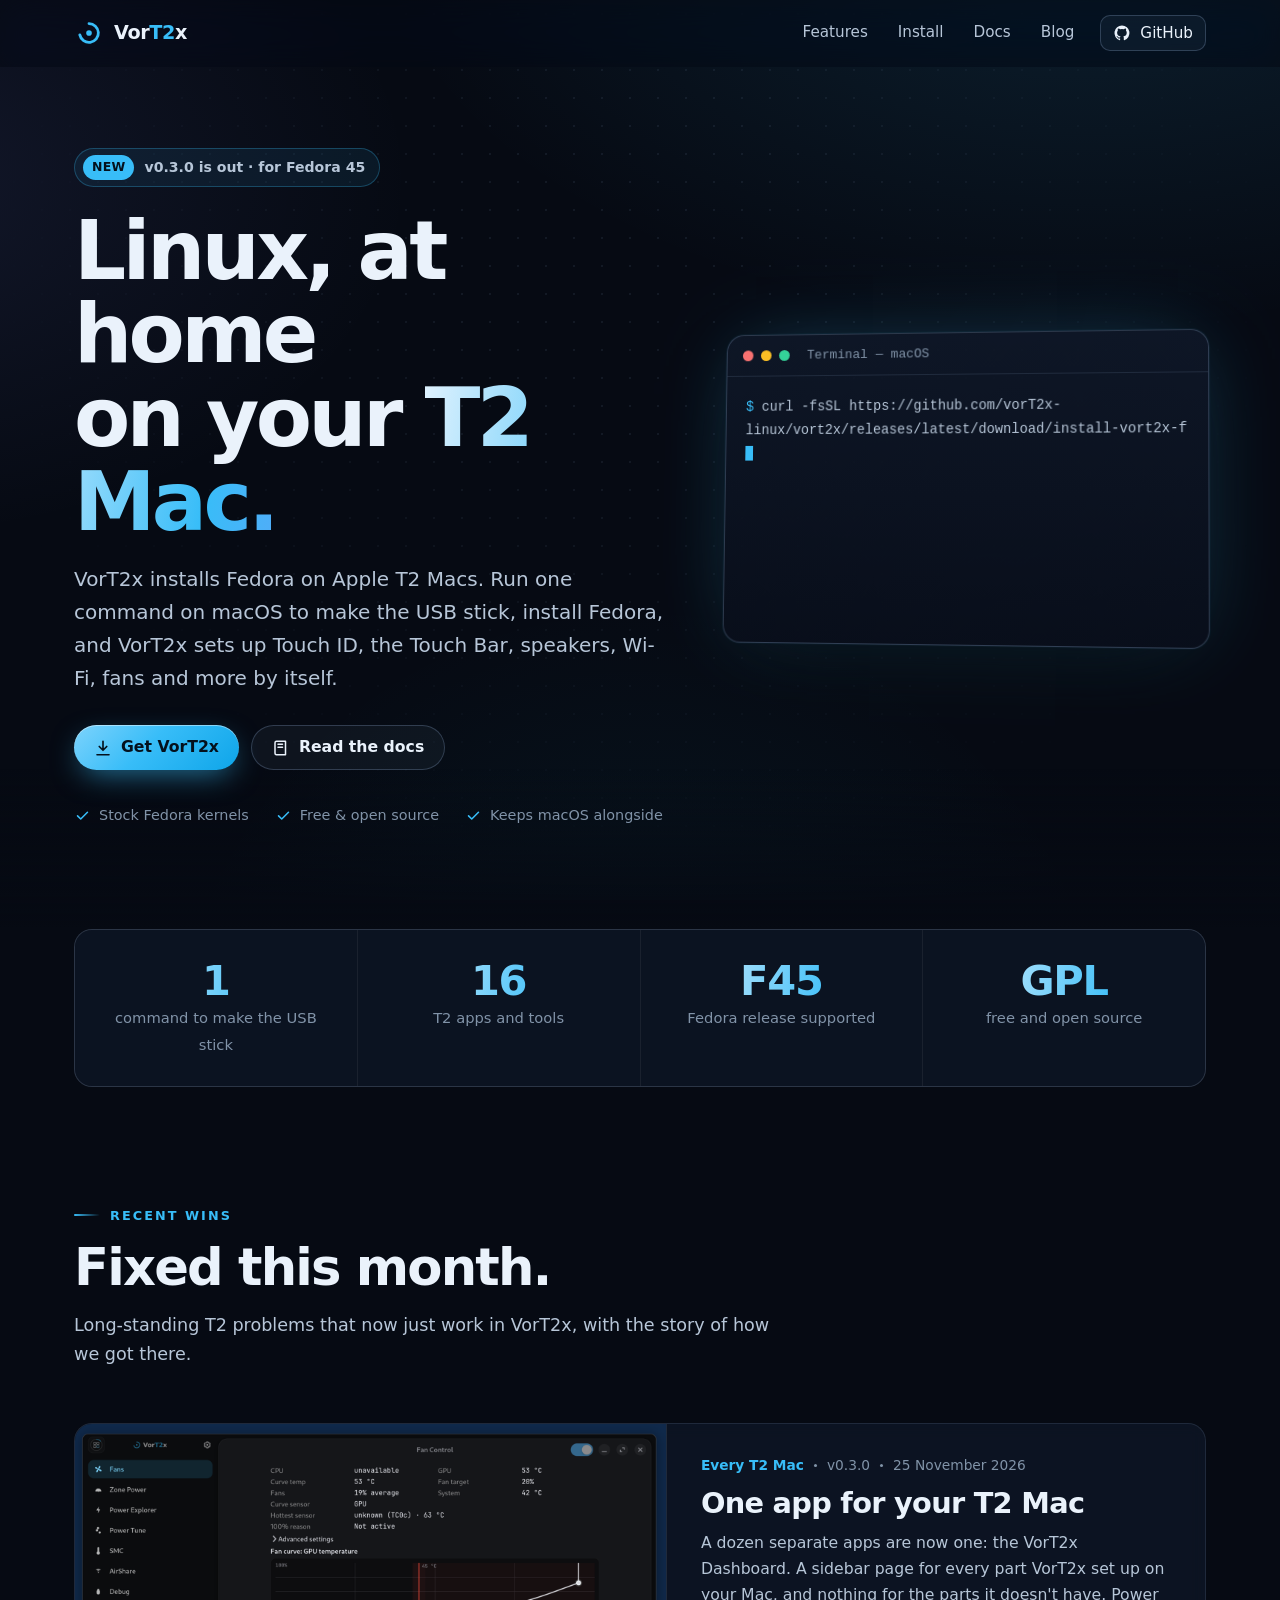
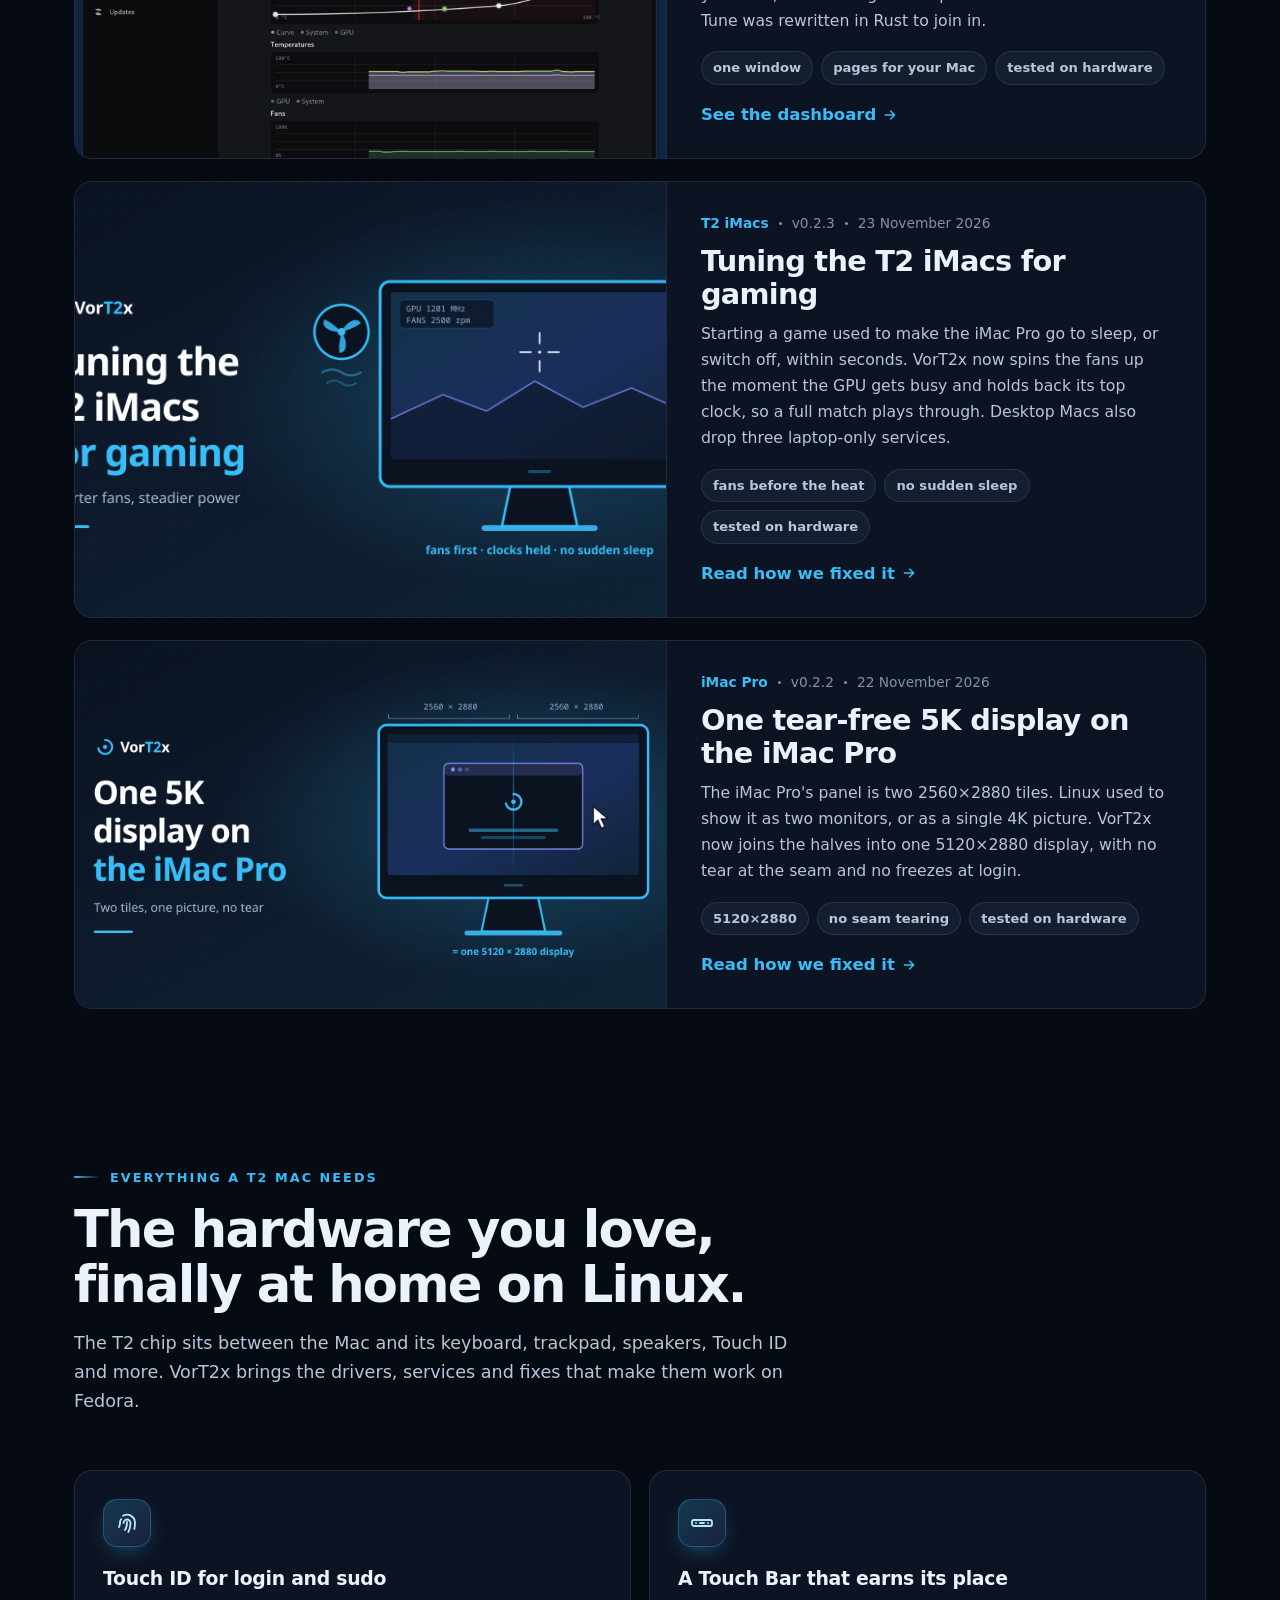
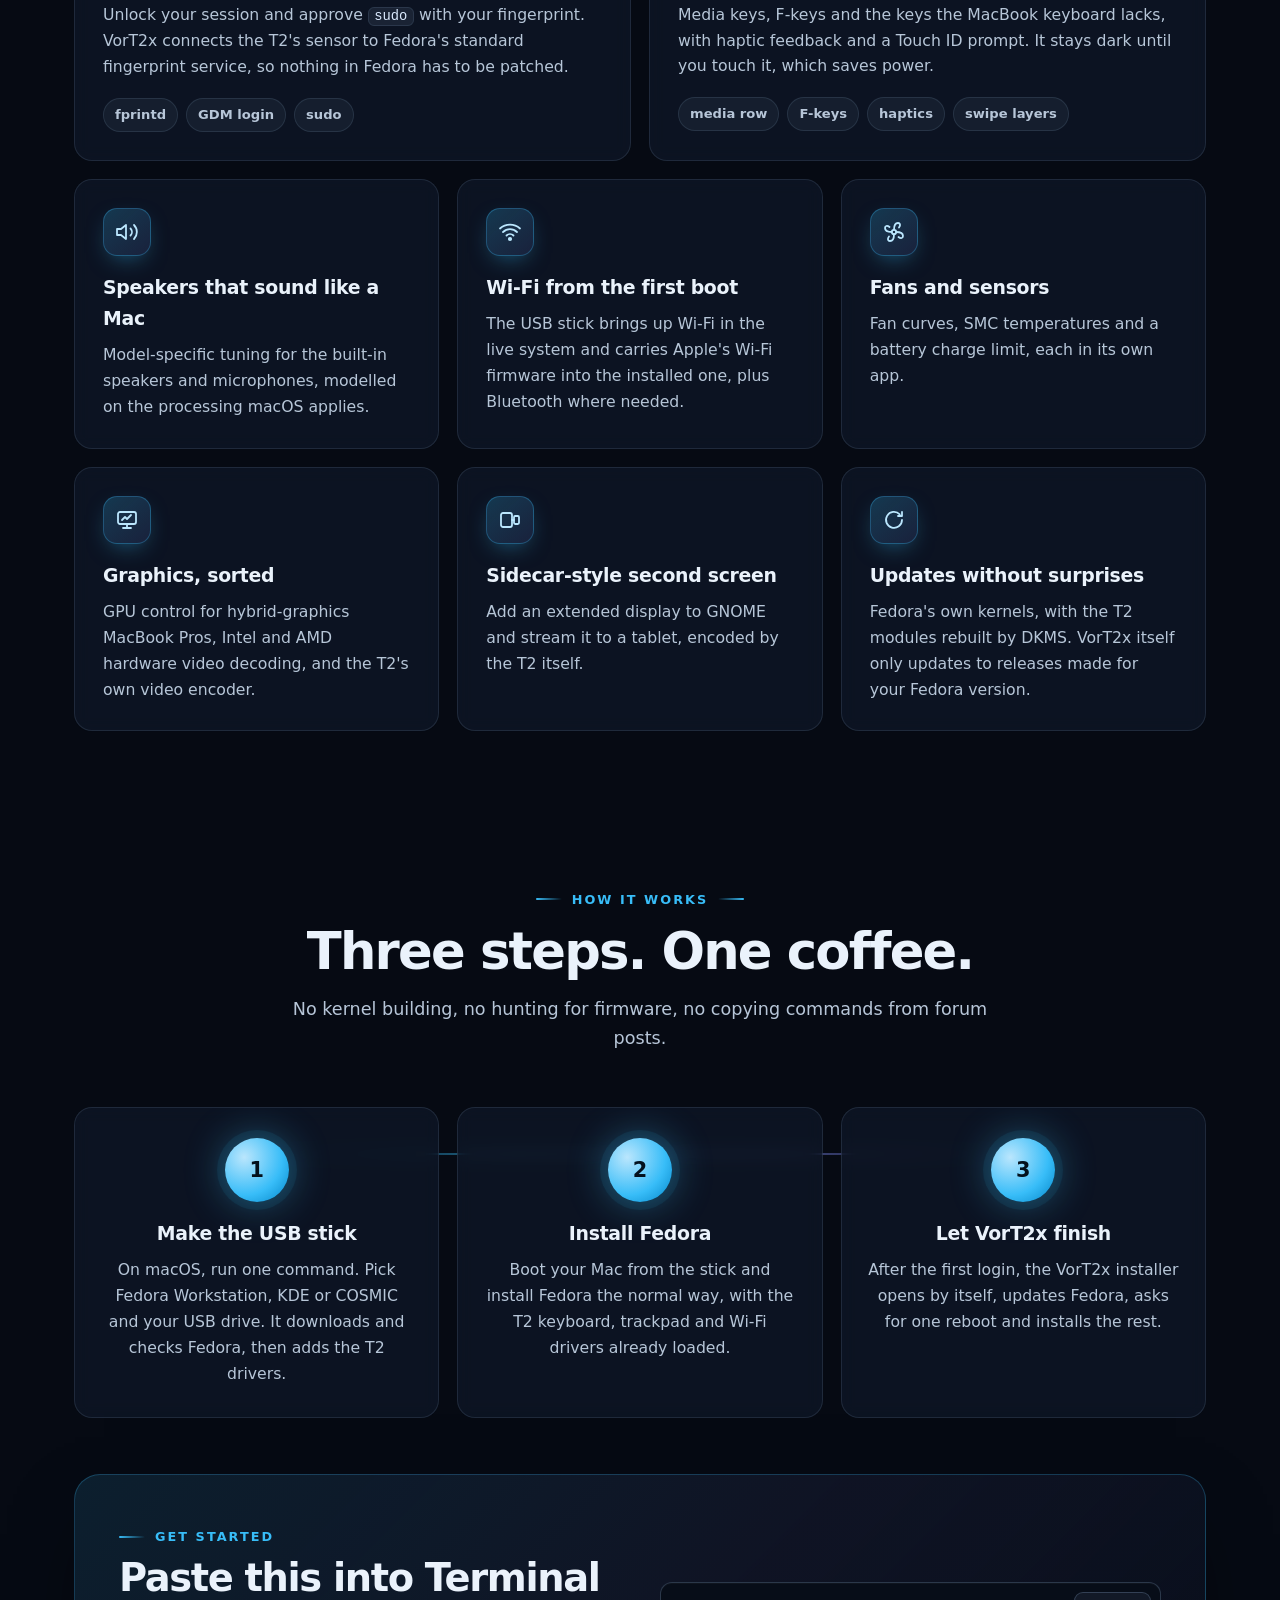
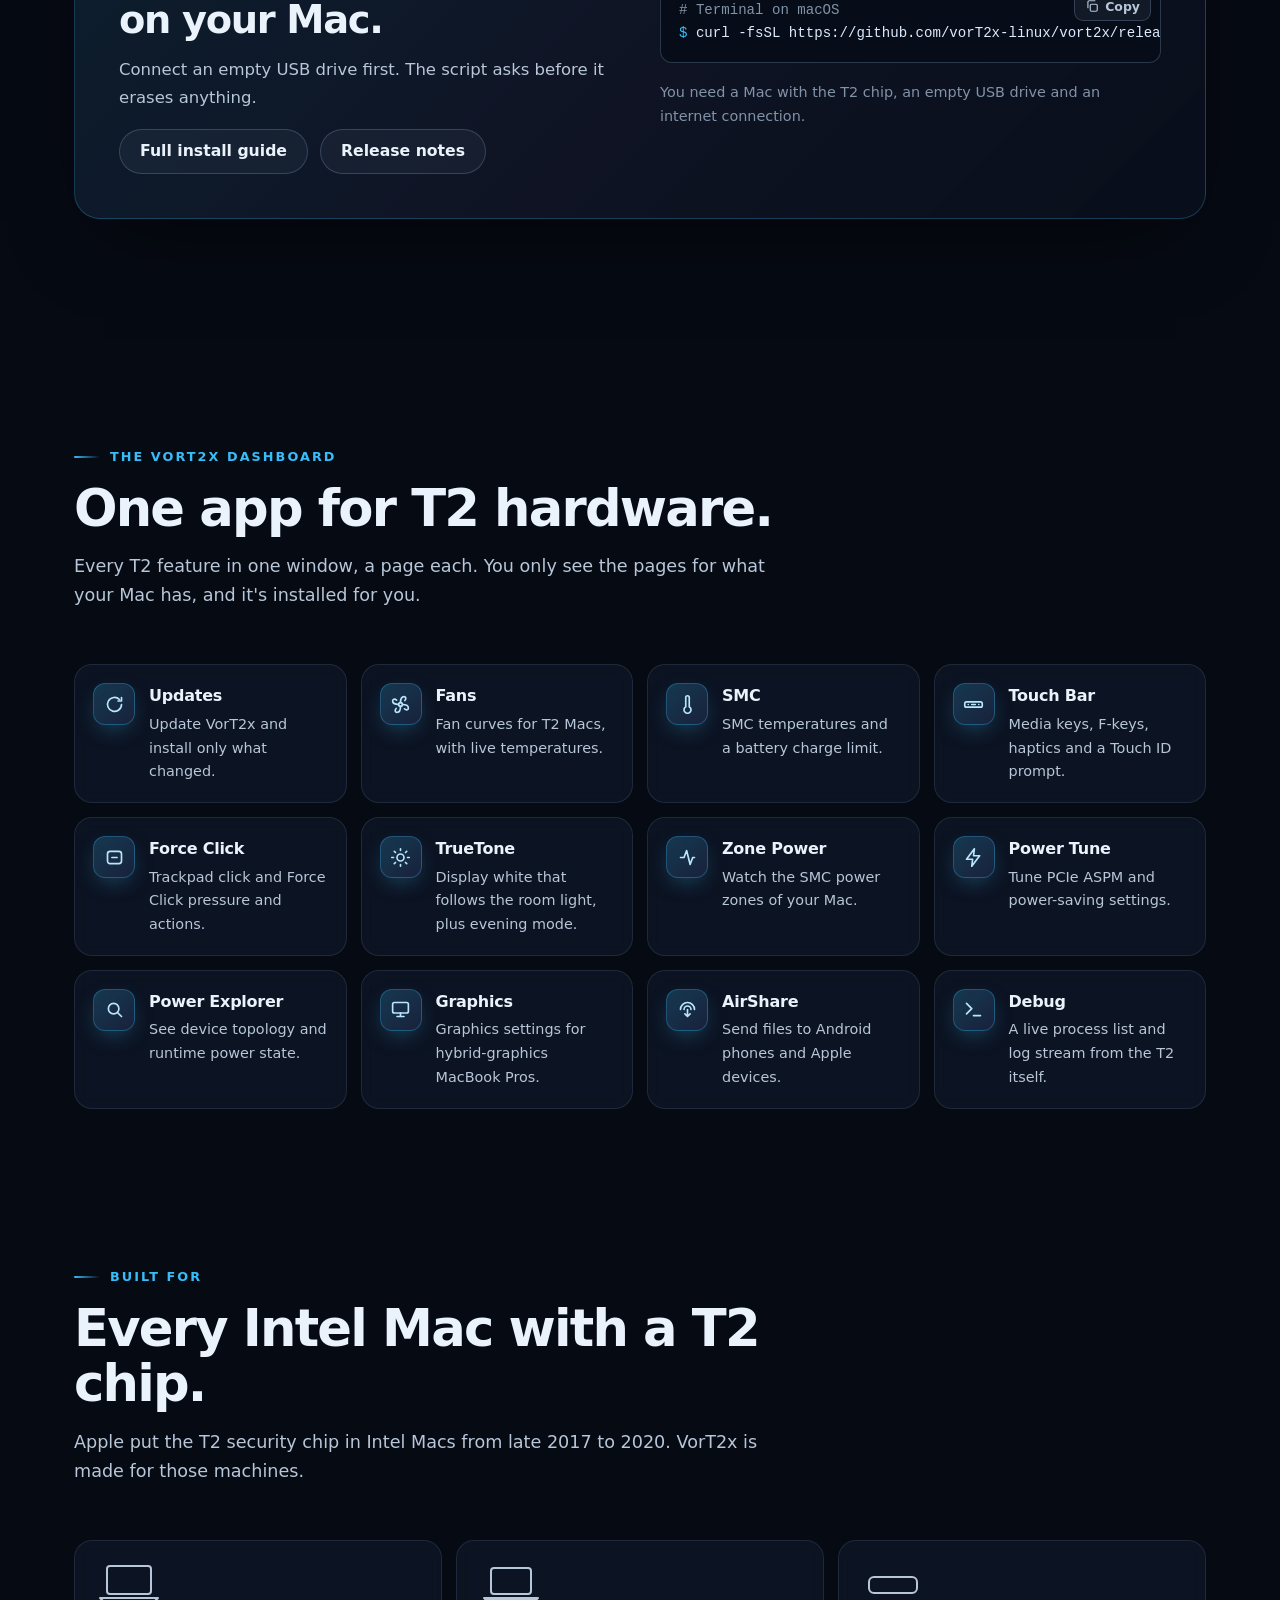
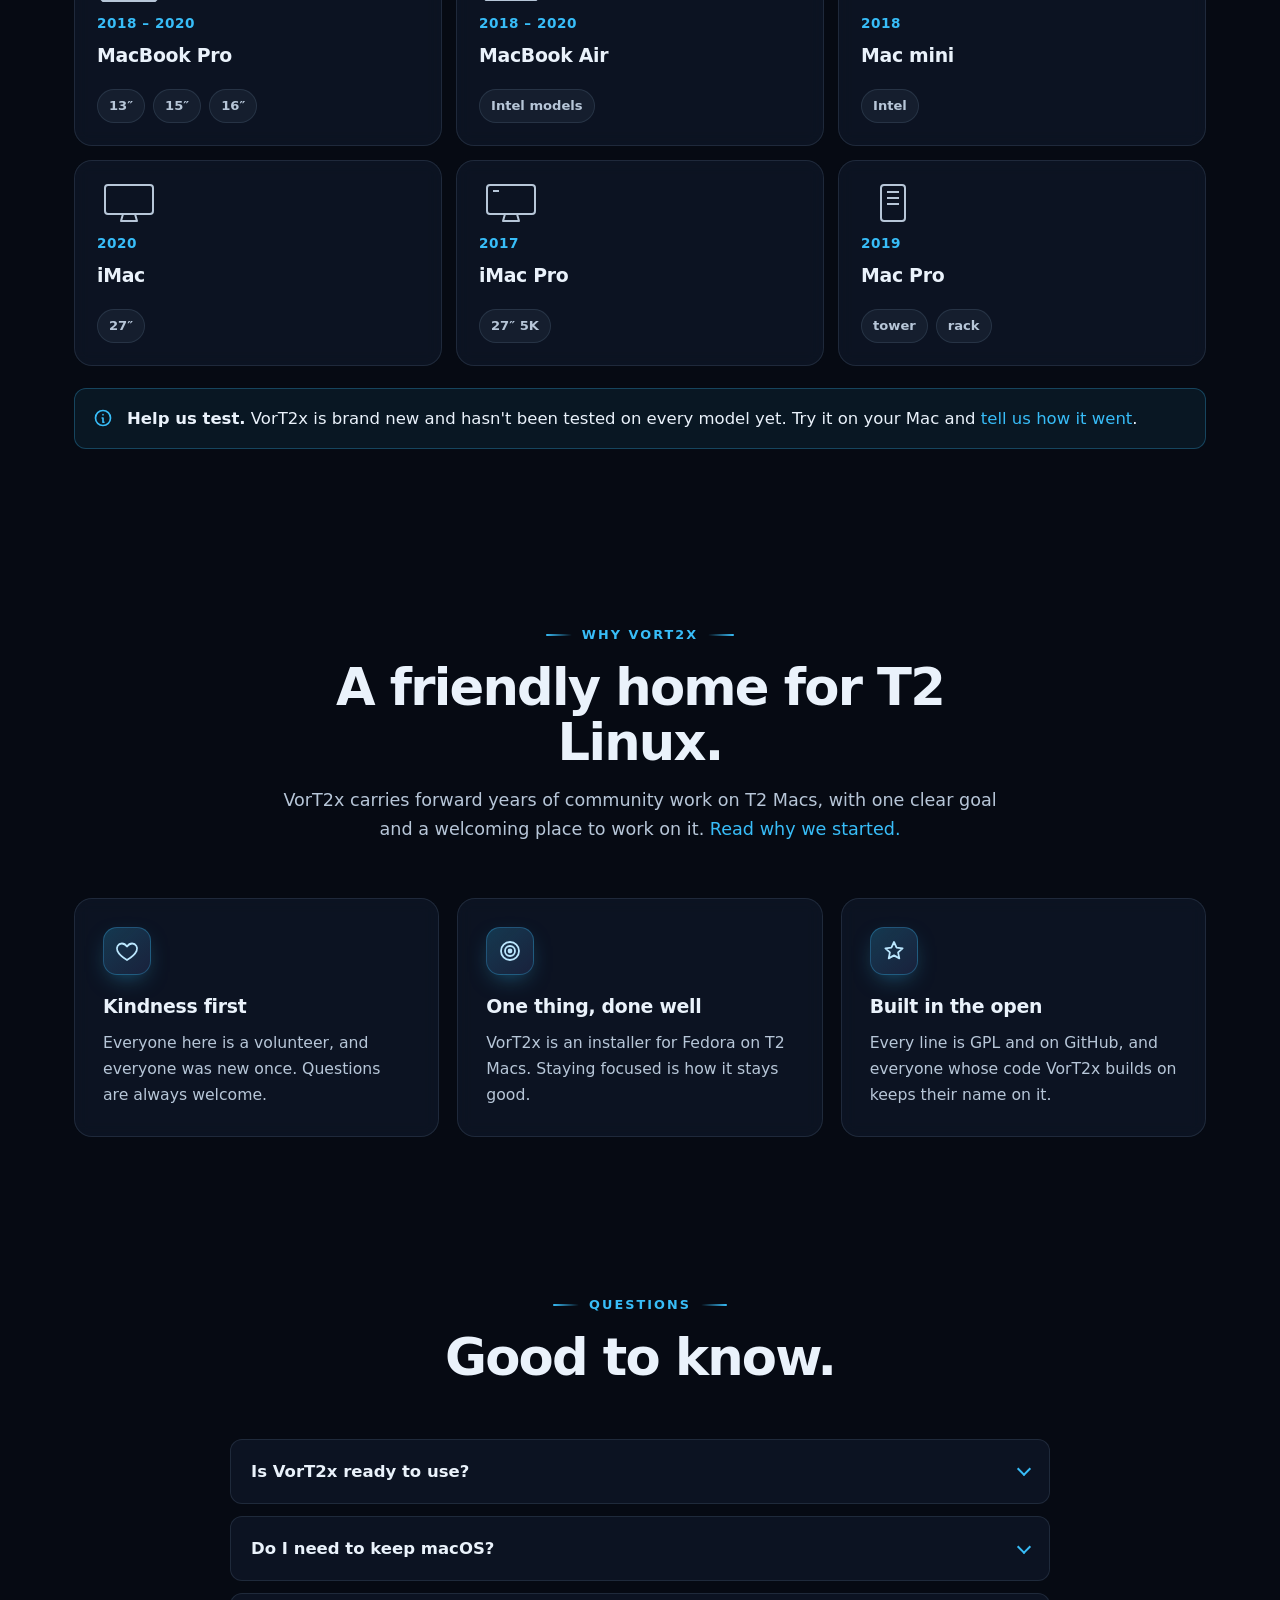
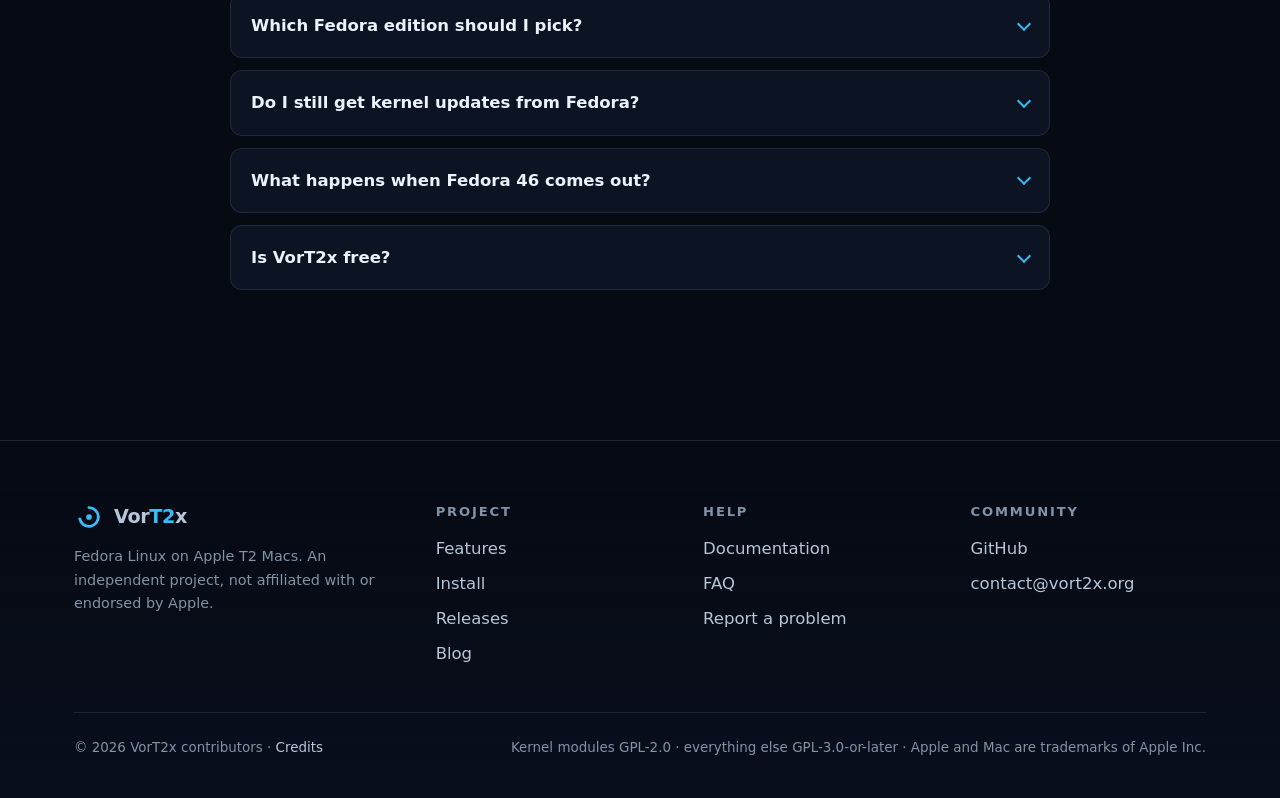
==== commit 7580027a: "Header: GitHub link as a button with the GitHub logo" ====
--- a/index.html
+++ b/index.html
@@ -37,7 +37,7 @@
       <a href="/#install">Install</a>
       <a href="/documentation.html">Docs</a>
       <a href="/blog/">Blog</a>
-      <a href="https://github.com/vorT2x-linux/vort2x">GitHub</a>
+      <a class="btn btn-sm btn-github" href="https://github.com/vorT2x-linux/vort2x"><svg viewBox="0 0 24 24" fill="currentColor" aria-hidden="true"><path d="M12 2a10 10 0 0 0-3.2 19.5c.5.1.7-.2.7-.5v-1.7c-2.8.6-3.4-1.3-3.4-1.3-.5-1.2-1.1-1.5-1.1-1.5-.9-.6.1-.6.1-.6 1 .1 1.5 1 1.5 1 .9 1.5 2.3 1.1 2.9.8.1-.6.3-1.1.6-1.3-2.2-.3-4.6-1.1-4.6-5 0-1.1.4-2 1-2.7-.1-.3-.4-1.3.1-2.7 0 0 .8-.3 2.8 1a9.7 9.7 0 0 1 5 0c1.9-1.3 2.8-1 2.8-1 .5 1.4.2 2.4.1 2.7.6.7 1 1.6 1 2.7 0 3.9-2.3 4.7-4.6 5 .4.3.7.9.7 1.9V21c0 .3.2.6.7.5A10 10 0 0 0 12 2z"/></svg>GitHub</a>
     </nav>
   </div>
 </header>
--- a/assets/site.css
+++ b/assets/site.css
@@ -120,6 +120,8 @@
 }
 .btn-primary:hover { background: linear-gradient(135deg, #bae6fd, #7dd3fc 40%, var(--accent)); box-shadow: 0 16px 44px -10px rgba(56, 189, 248, .85), inset 0 1px 0 rgba(255,255,255,.5); }
 .btn-sm { padding: 8px 14px; font-size: .9rem; }
+.nav-links .btn-github { color: var(--fg); border-color: var(--line-strong); }
+.nav-links .btn-github:hover { color: var(--fg); border-color: rgba(56, 189, 248, .55); background: rgba(56, 189, 248, .08); }
 
 /* ---------- Hero ---------- */
 .hero { position: relative; padding: 70px 0 90px; overflow: hidden; isolation: isolate; }
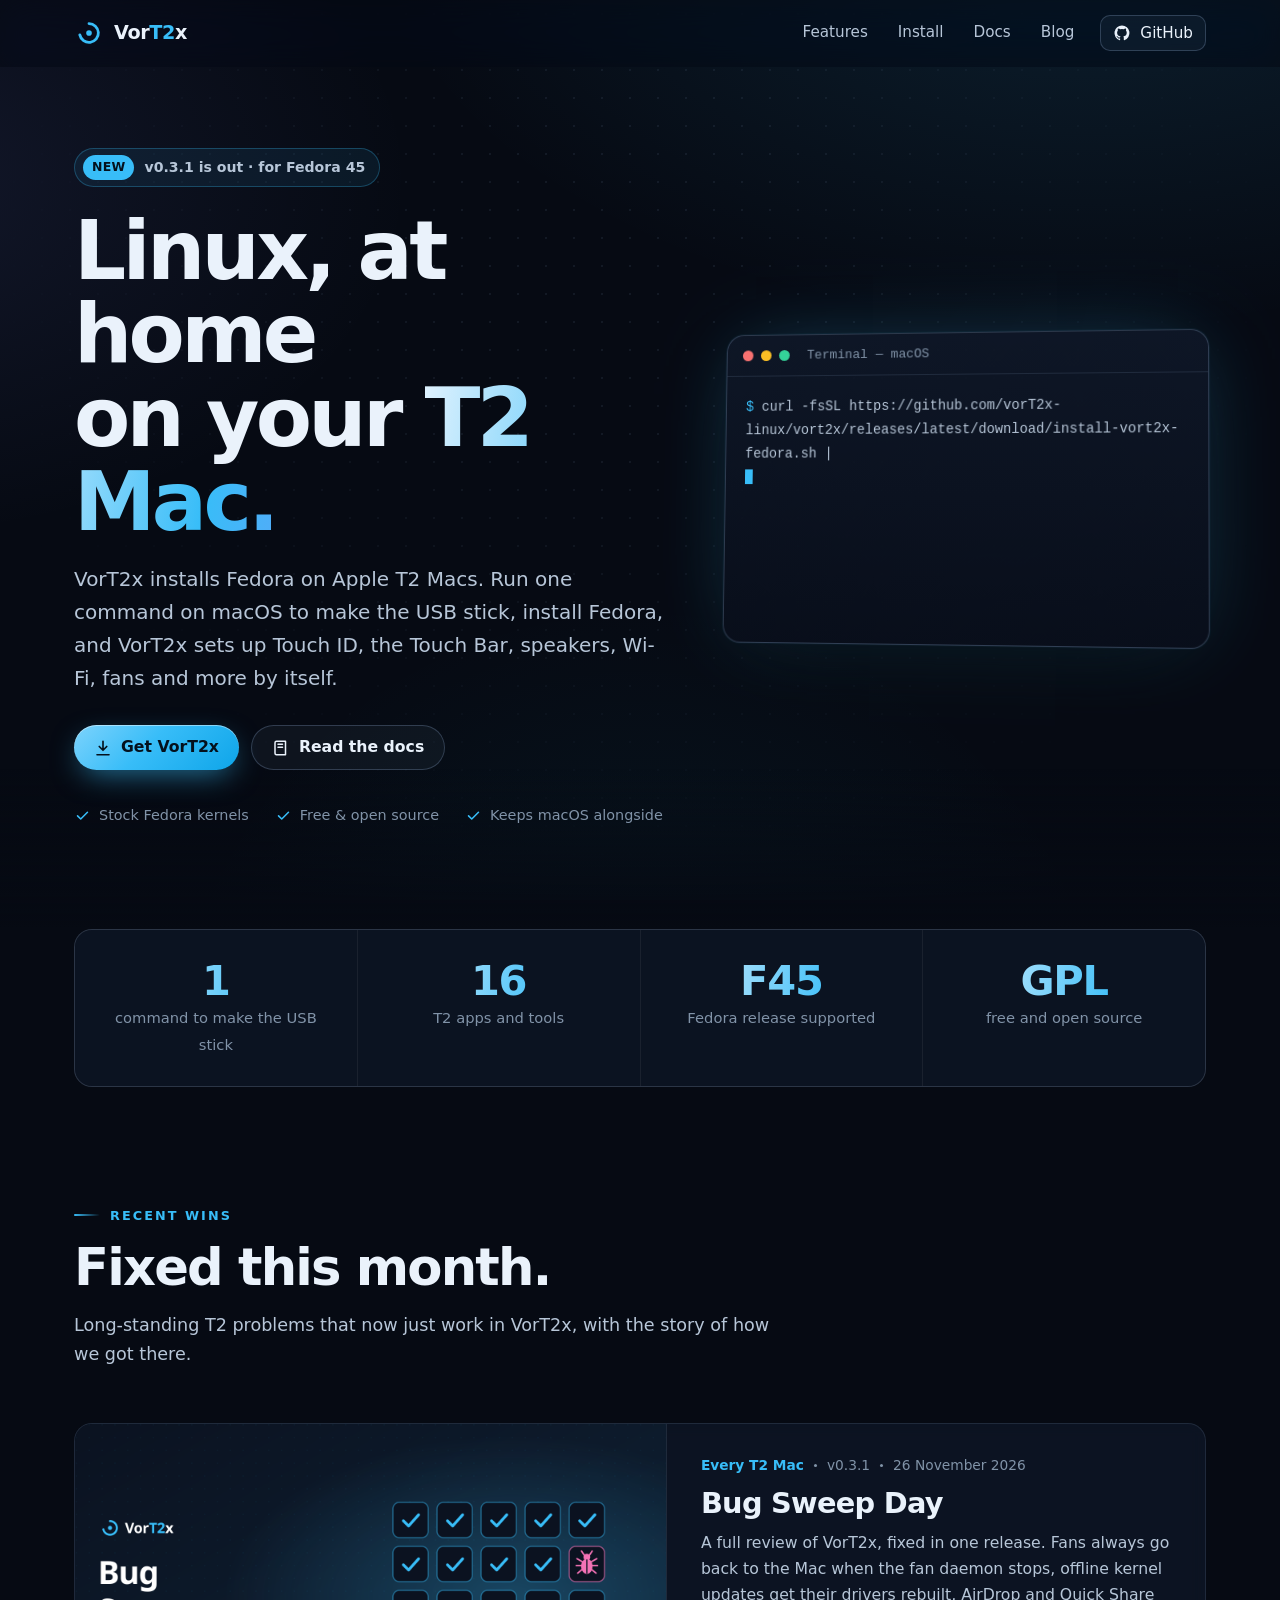
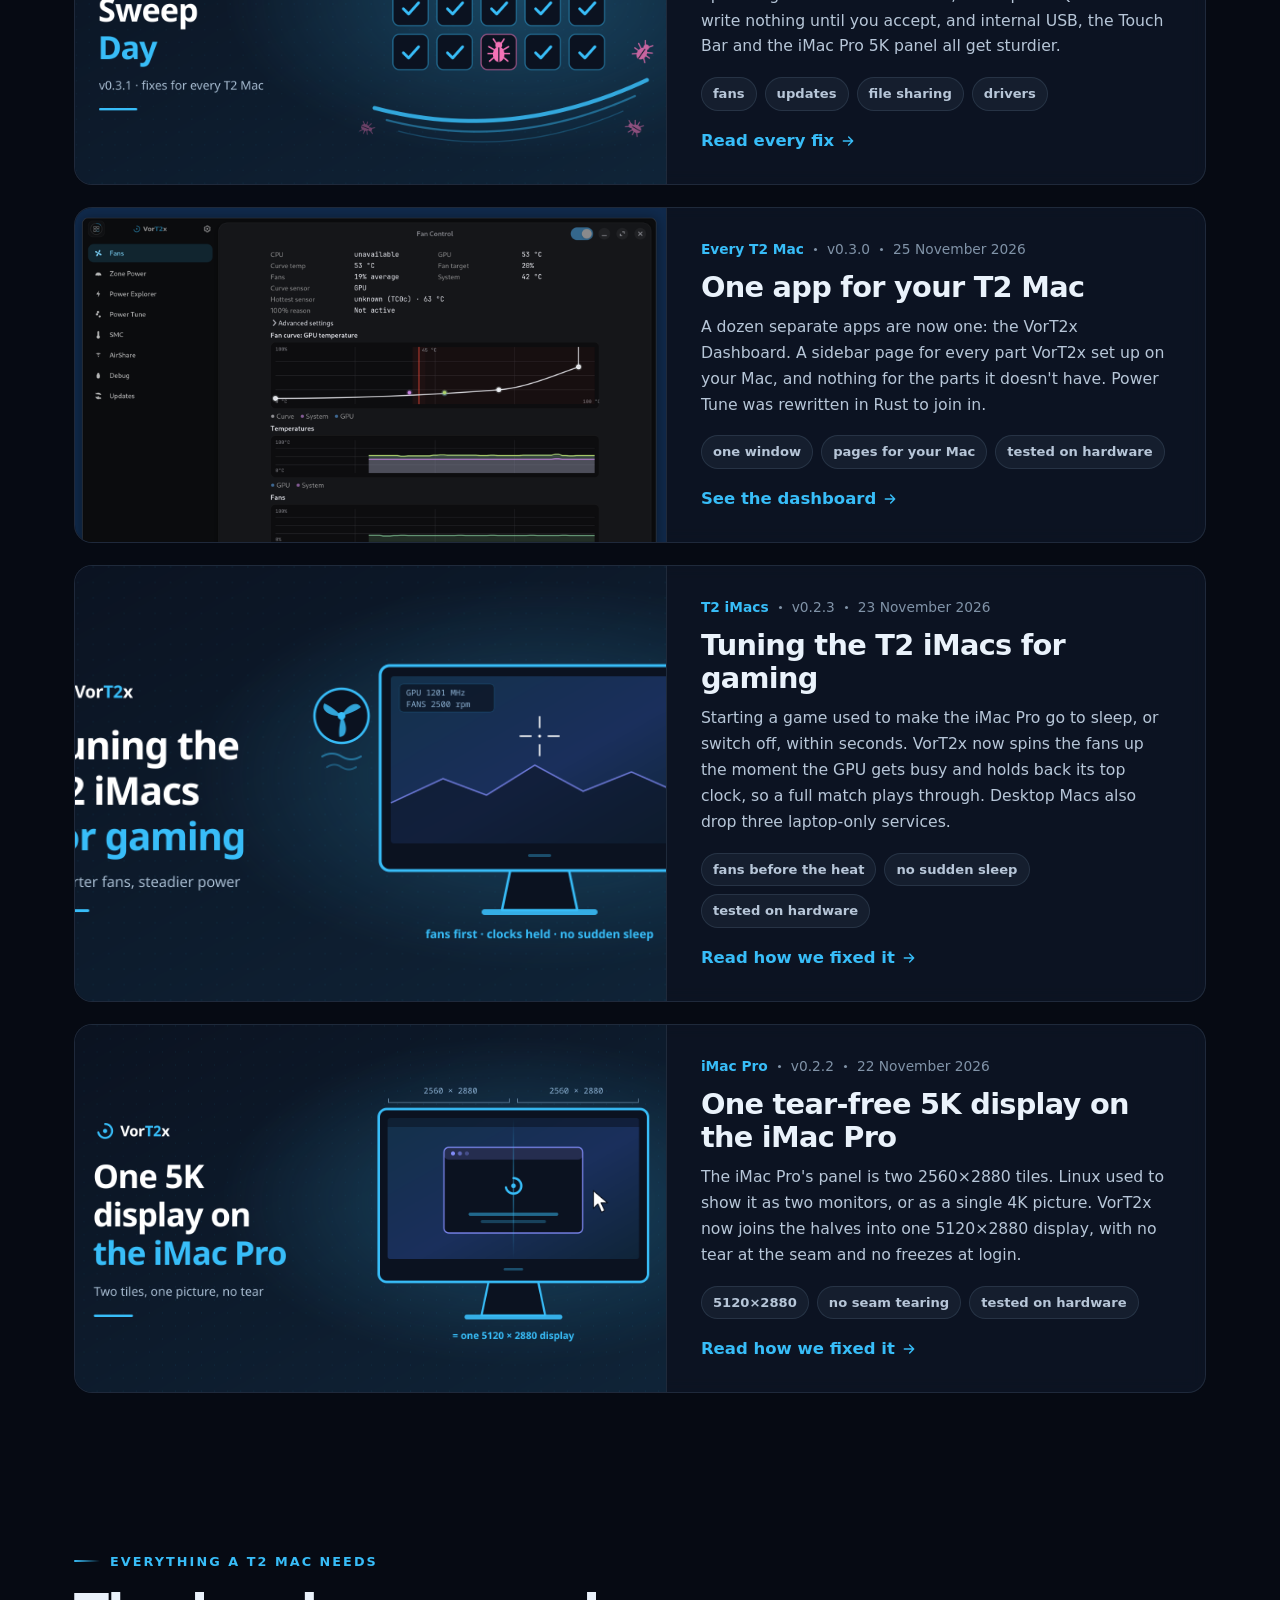
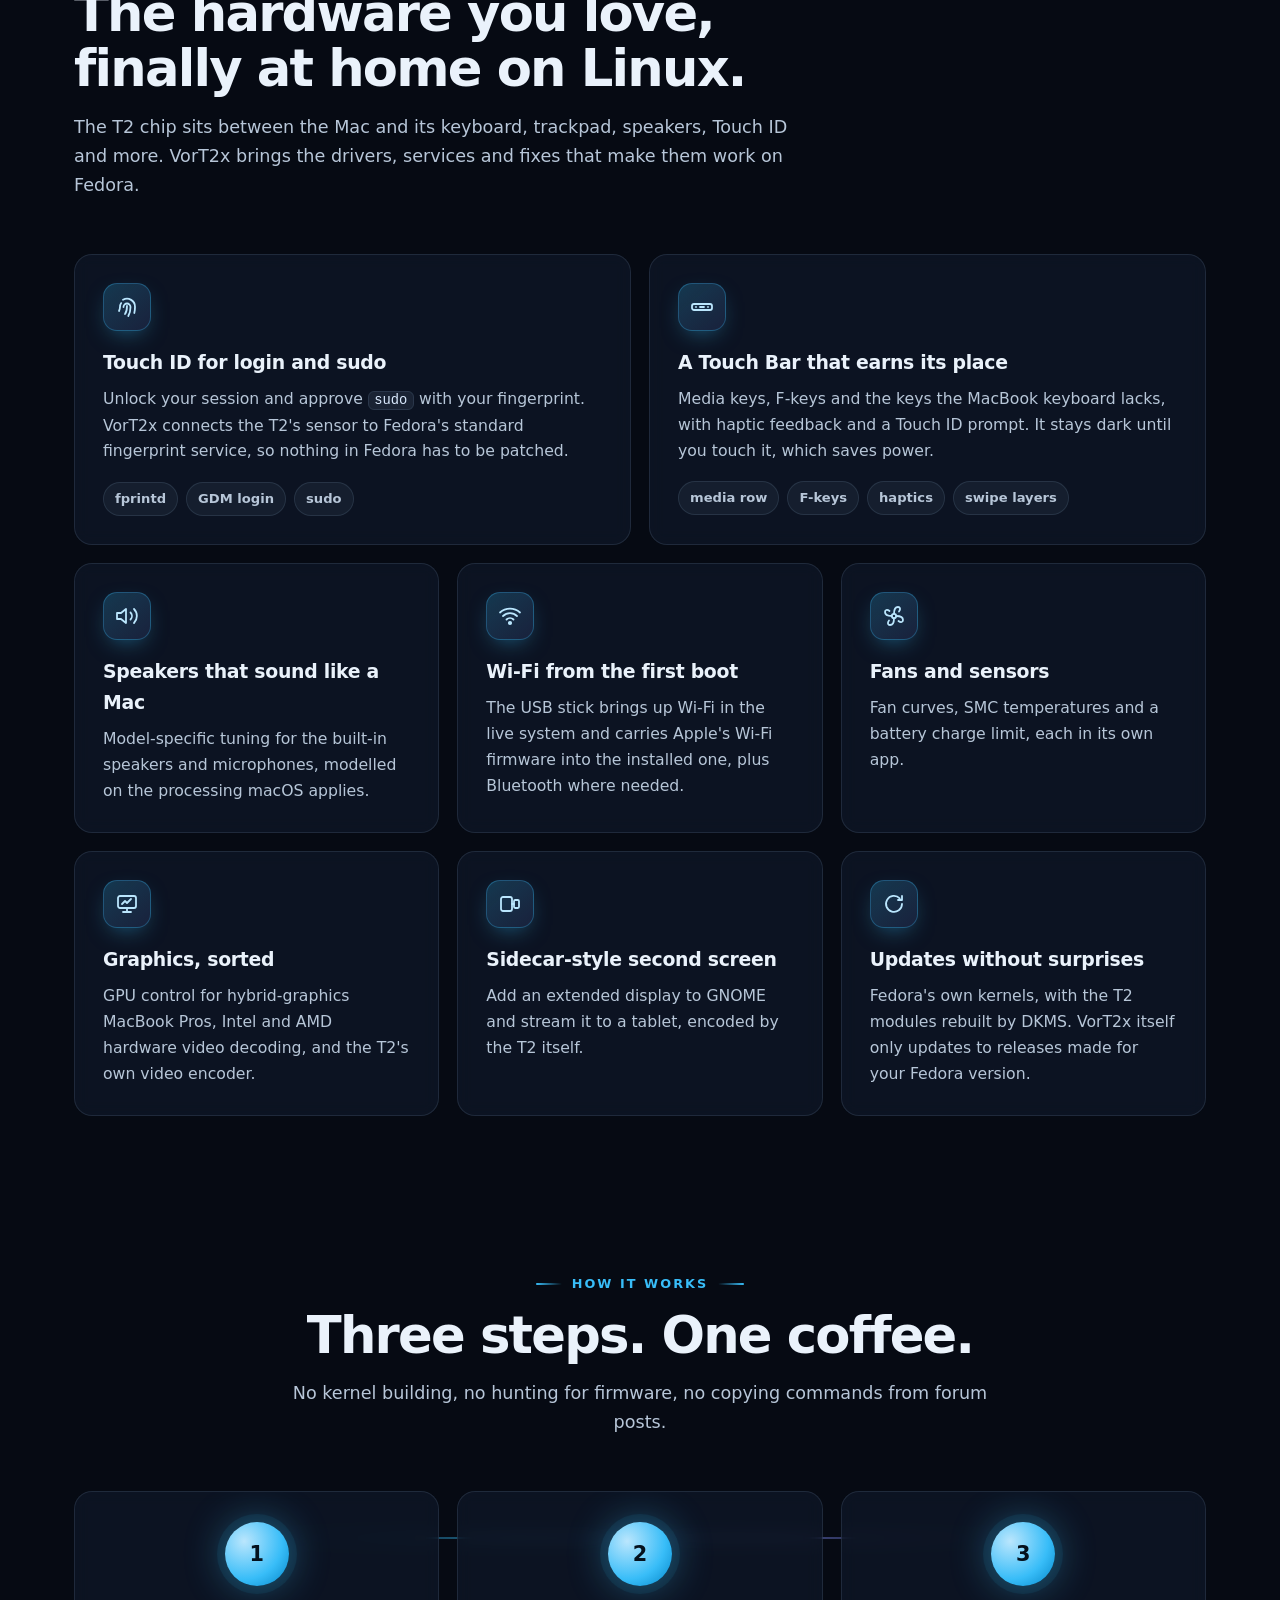
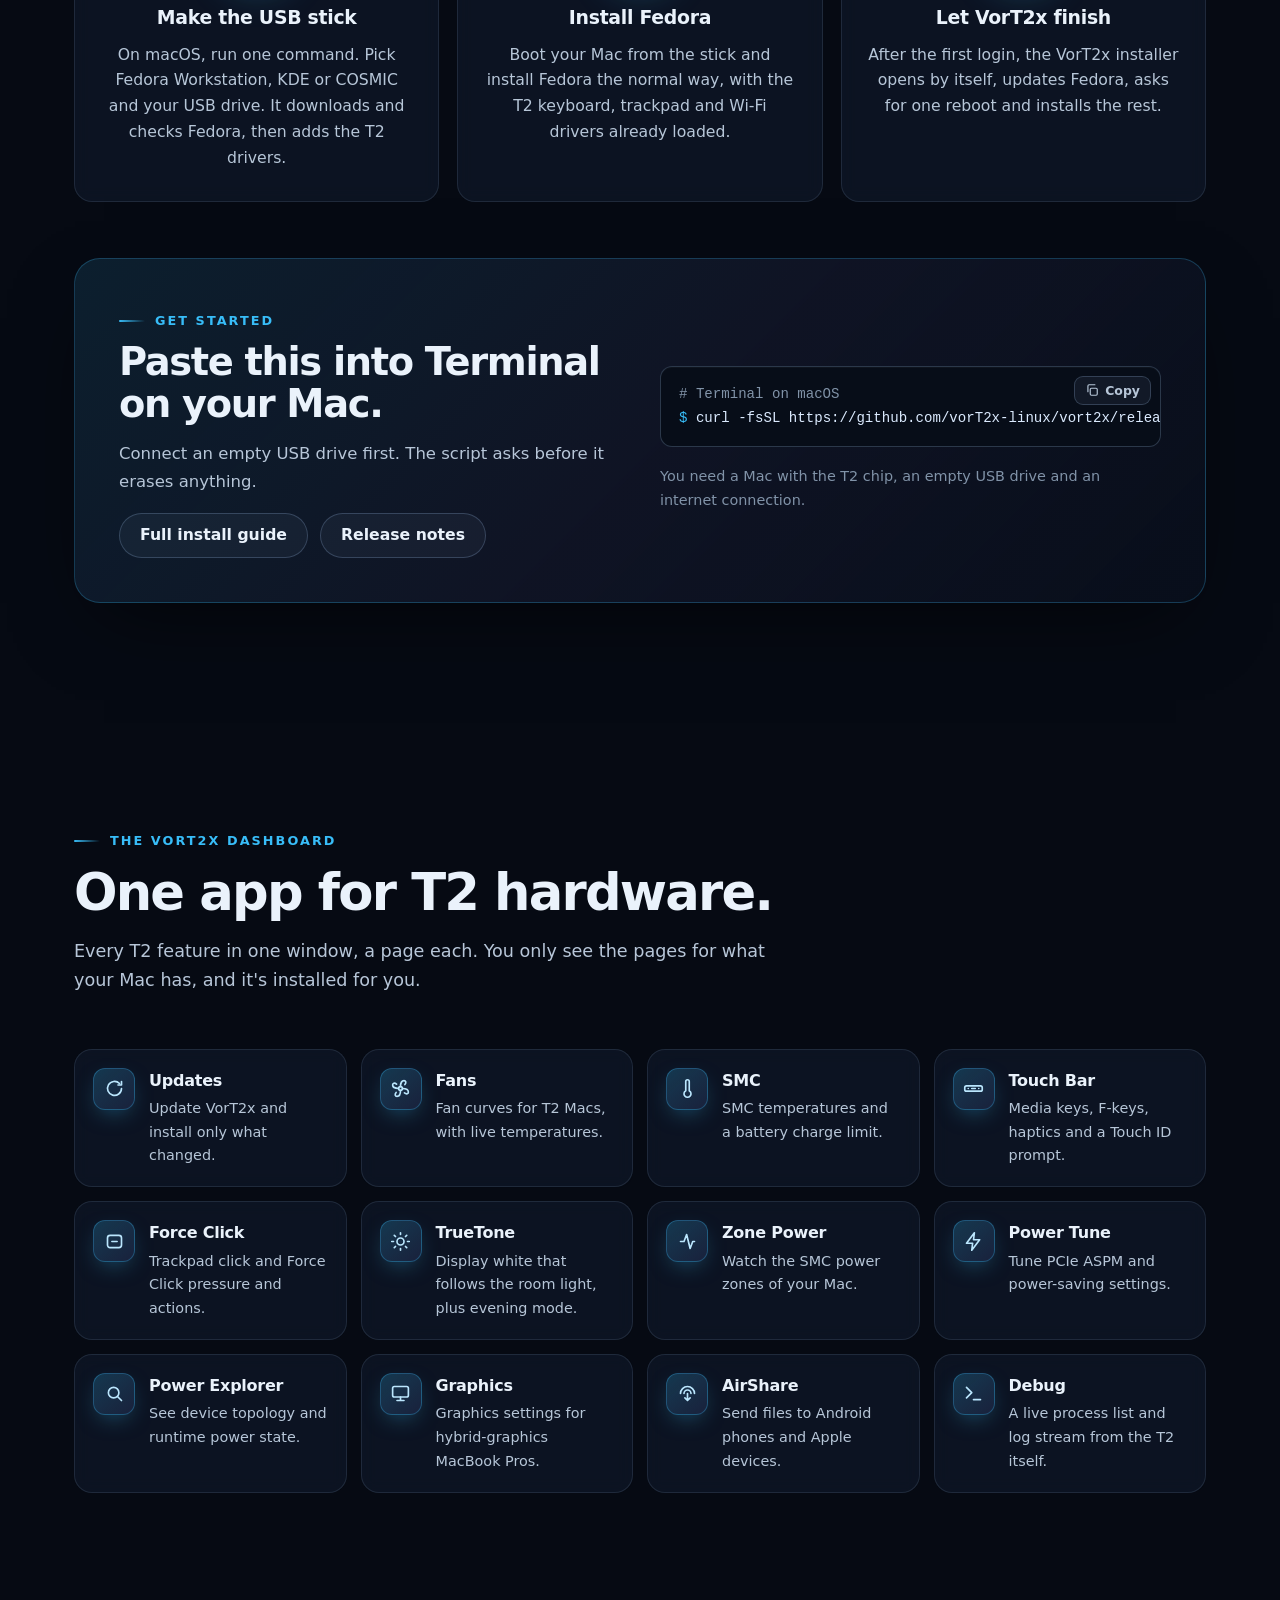
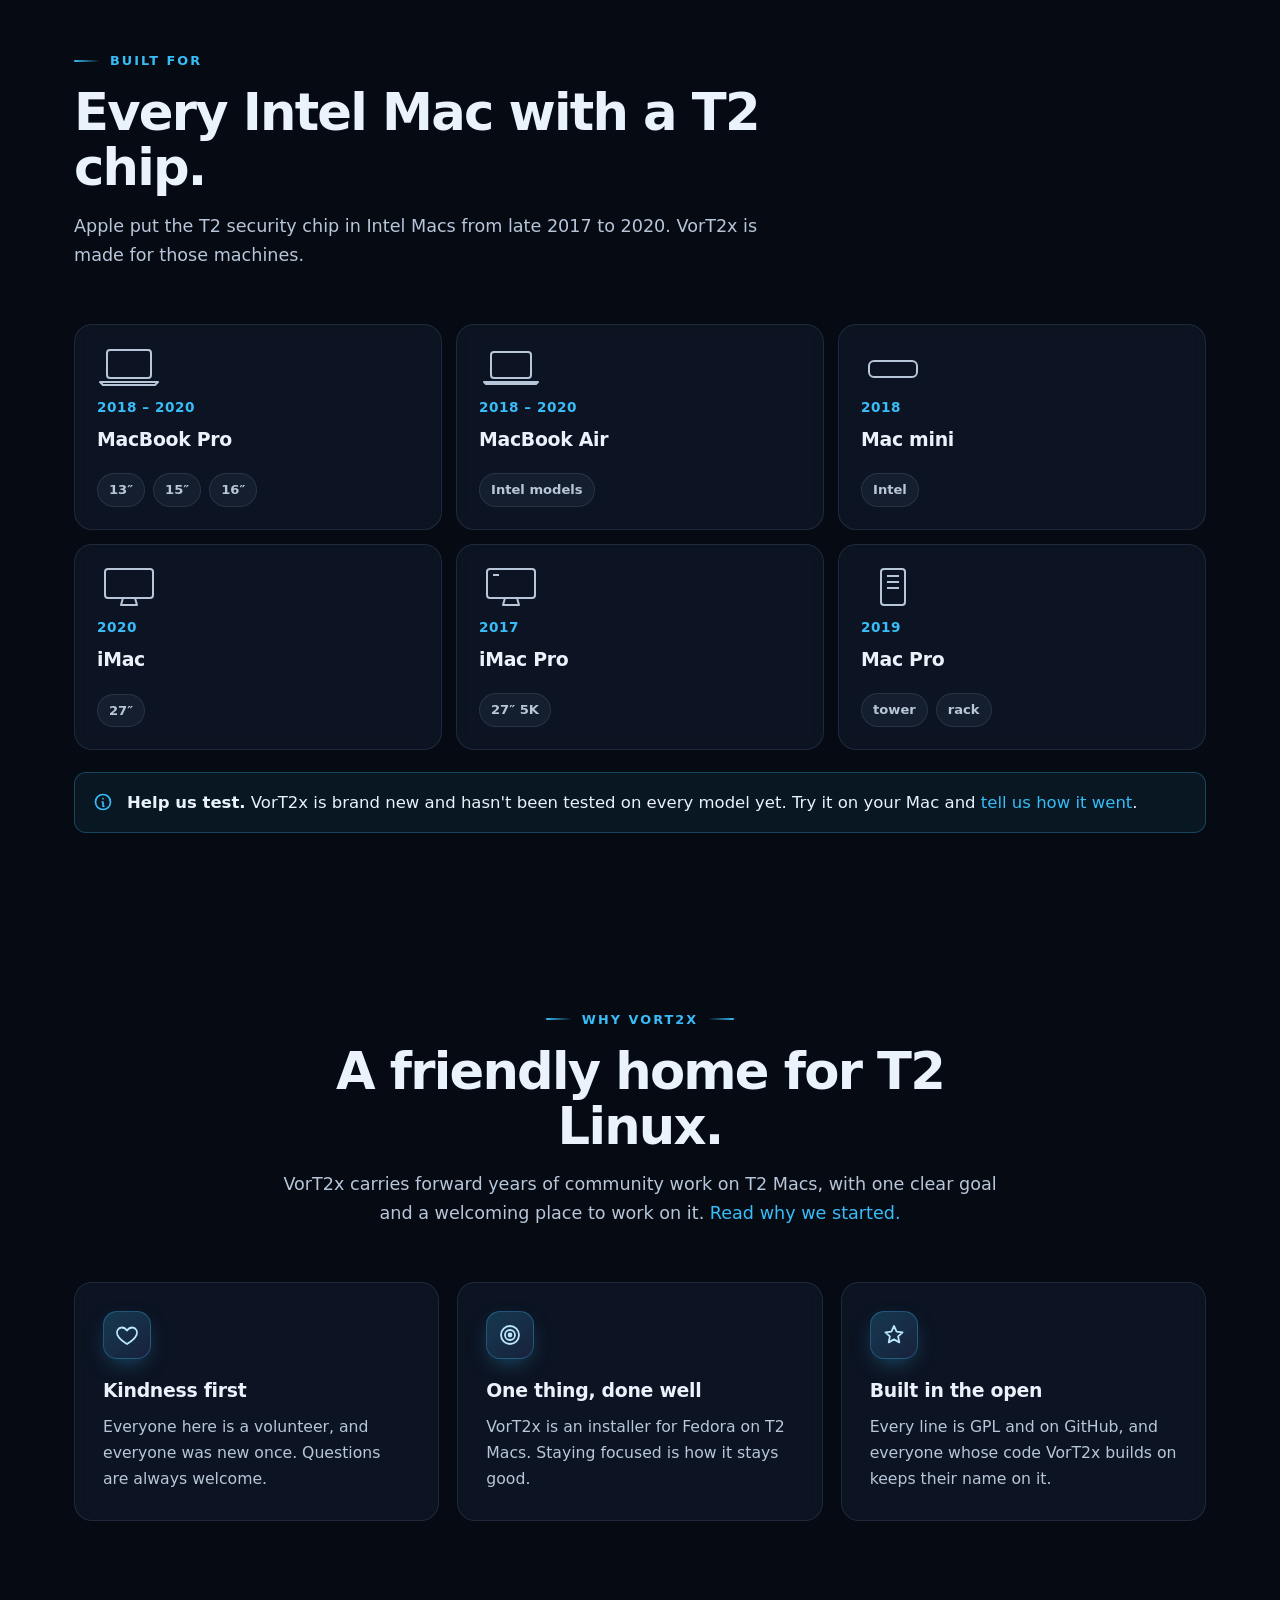
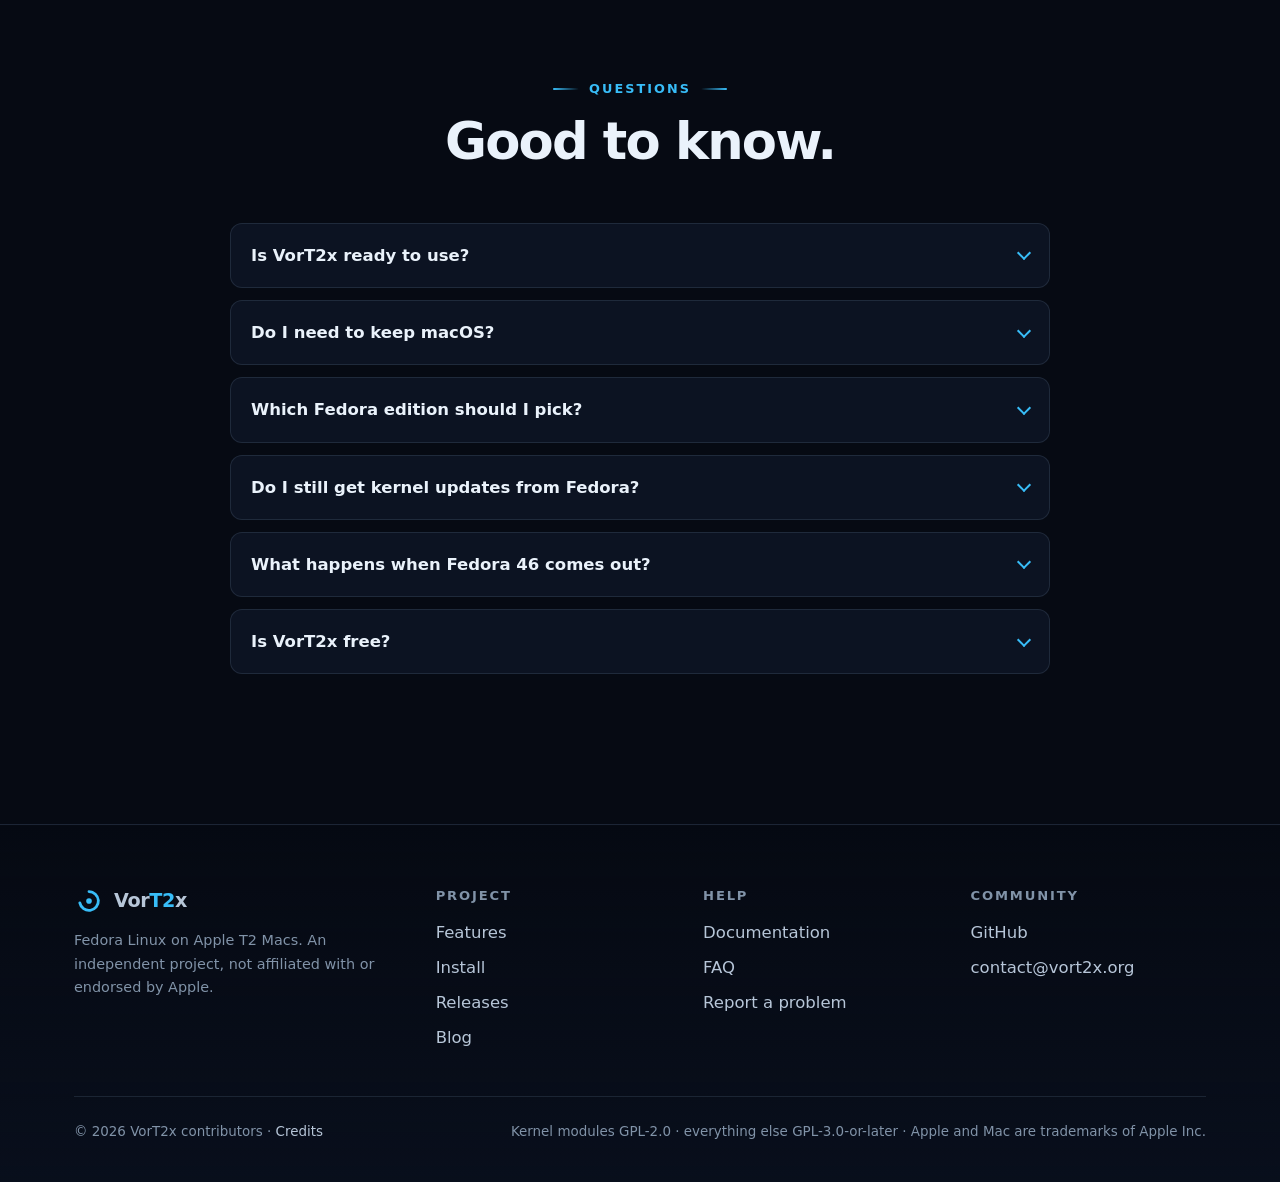
==== commit aafde56e: "Add the Bug Sweep Day post and show v0.3.1 on the homepage" ====
--- a/index.html
+++ b/index.html
@@ -49,7 +49,7 @@
   <canvas id="vortex" aria-hidden="true"></canvas>
   <div class="wrap hero-grid">
     <div>
-      <a class="pill reveal" href="https://github.com/vorT2x-linux/vort2x/releases/latest"><span class="tag">NEW</span> v0.3.0 is out · for Fedora 45</a>
+      <a class="pill reveal" href="https://github.com/vorT2x-linux/vort2x/releases/latest"><span class="tag">NEW</span> v0.3.1 is out · for Fedora 45</a>
       <h1 class="reveal" style="--d:.08s">Linux, at home<br>on your <span class="grad">T2 Mac.</span></h1>
       <p class="lede reveal" style="--d:.16s">VorT2x installs Fedora on Apple T2 Macs. Run one command on macOS to make the USB stick, install Fedora, and VorT2x sets up Touch ID, the Touch Bar, speakers, Wi-Fi, fans and more by itself.</p>
       <div class="cta reveal" style="--d:.24s">
@@ -92,6 +92,16 @@
       <p>Long-standing T2 problems that now just work in VorT2x, with the story of how we got there.</p>
     </div>
     <div class="wins">
+      <a class="card post-card win reveal" href="/blog/bug-sweep-day.html">
+        <div class="thumb"><img src="/blog/bug-sweep-day-hero.png" alt="A grid of tiles, nearly all ticked, with the last bugs being swept away, next to the words Bug Sweep Day" width="1600" height="900" loading="lazy"></div>
+        <div class="body">
+          <div class="meta"><span class="post-tag">Every T2 Mac</span><span class="dot"></span><span>v0.3.1</span><span class="dot"></span><time datetime="2026-11-26">26 November 2026</time></div>
+          <h3>Bug Sweep Day</h3>
+          <p>A full review of VorT2x, fixed in one release. Fans always go back to the Mac when the fan daemon stops, offline kernel updates get their drivers rebuilt, AirDrop and Quick Share write nothing until you accept, and internal USB, the Touch Bar and the iMac Pro 5K panel all get sturdier.</p>
+          <div class="chips"><span class="chip">fans</span><span class="chip">updates</span><span class="chip">file sharing</span><span class="chip">drivers</span></div>
+          <span class="more">Read every fix <svg width="16" height="16" viewBox="0 0 24 24" fill="none" stroke="currentColor" stroke-width="2.2" stroke-linecap="round" stroke-linejoin="round"><path d="M5 12h14M13 6l6 6-6 6"/></svg></span>
+        </div>
+      </a>
       <a class="card post-card win reveal" href="/blog/one-app-for-your-t2-mac.html">
         <div class="thumb"><img src="/blog/one-app-for-your-t2-mac-hero.png" alt="The VorT2x Dashboard on an iMac Pro, with a sidebar of pages and the Fans page open" width="1600" height="900" loading="lazy"></div>
         <div class="body">
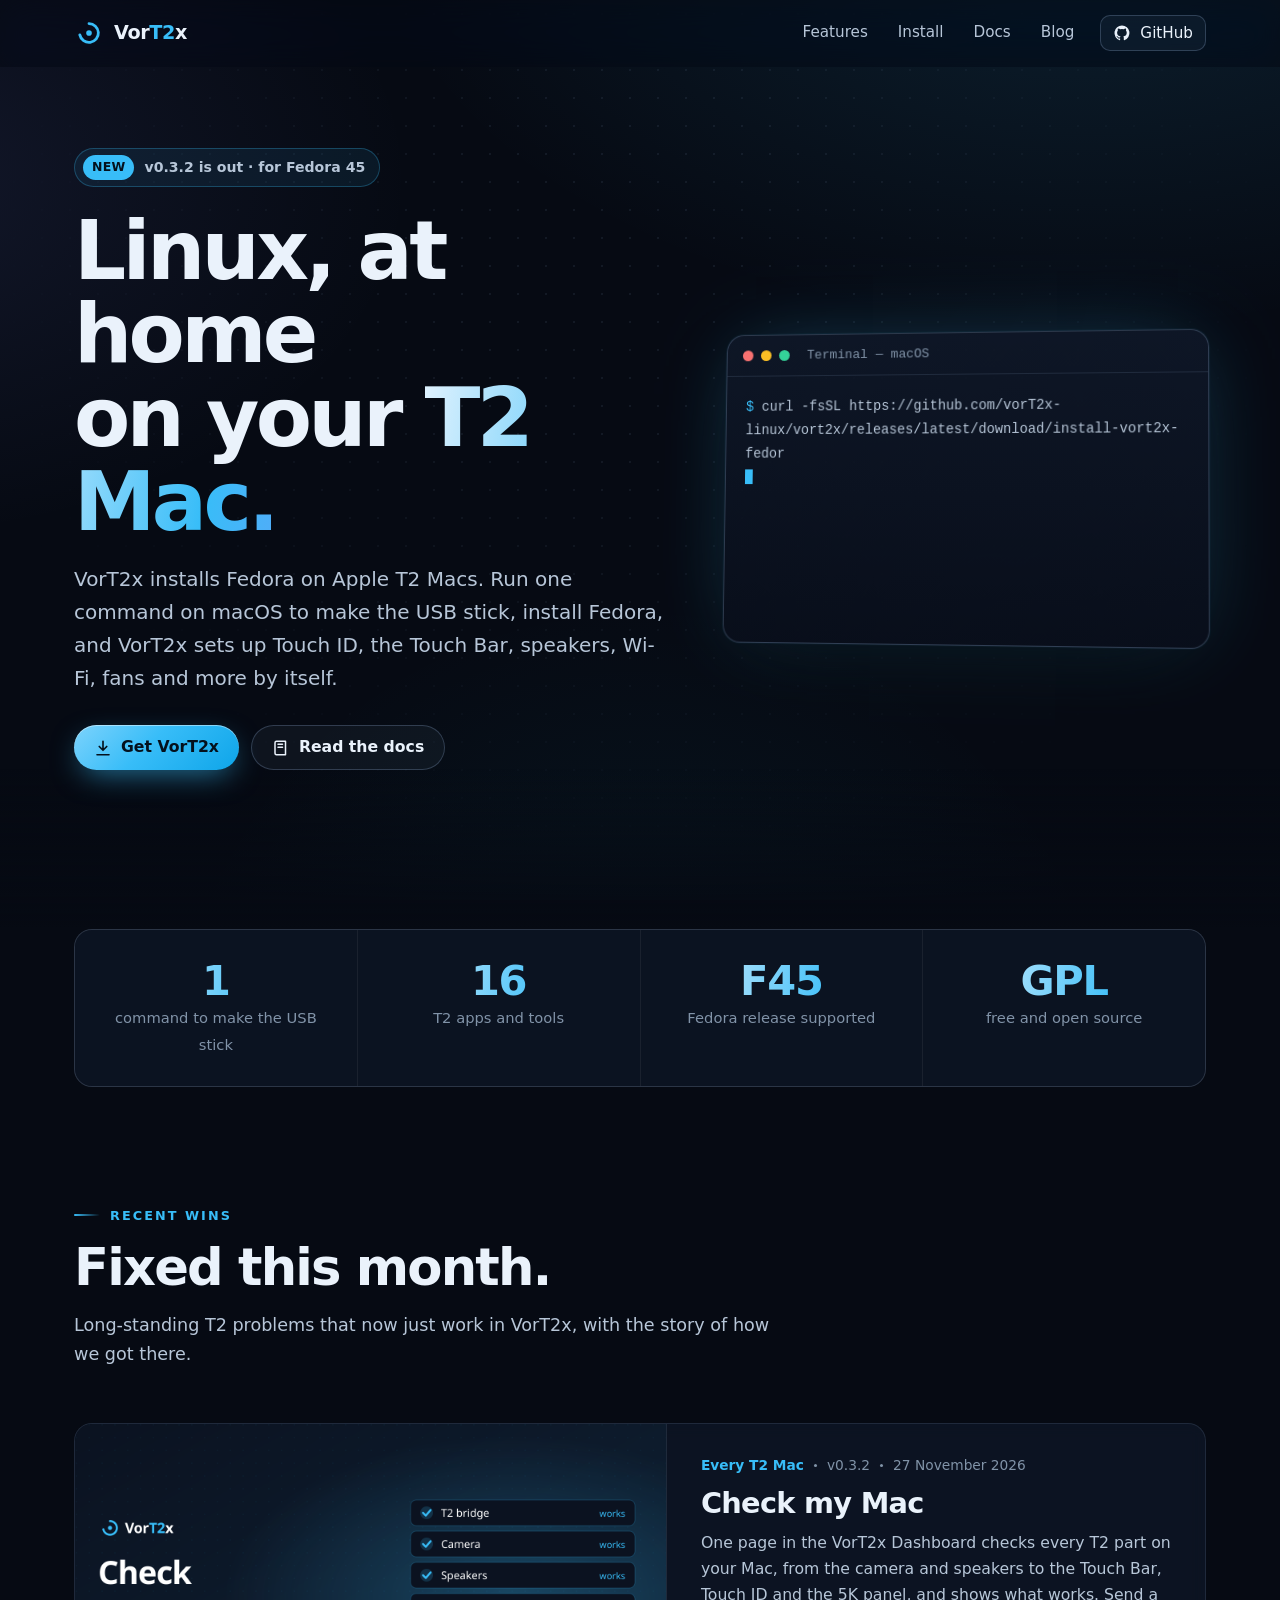
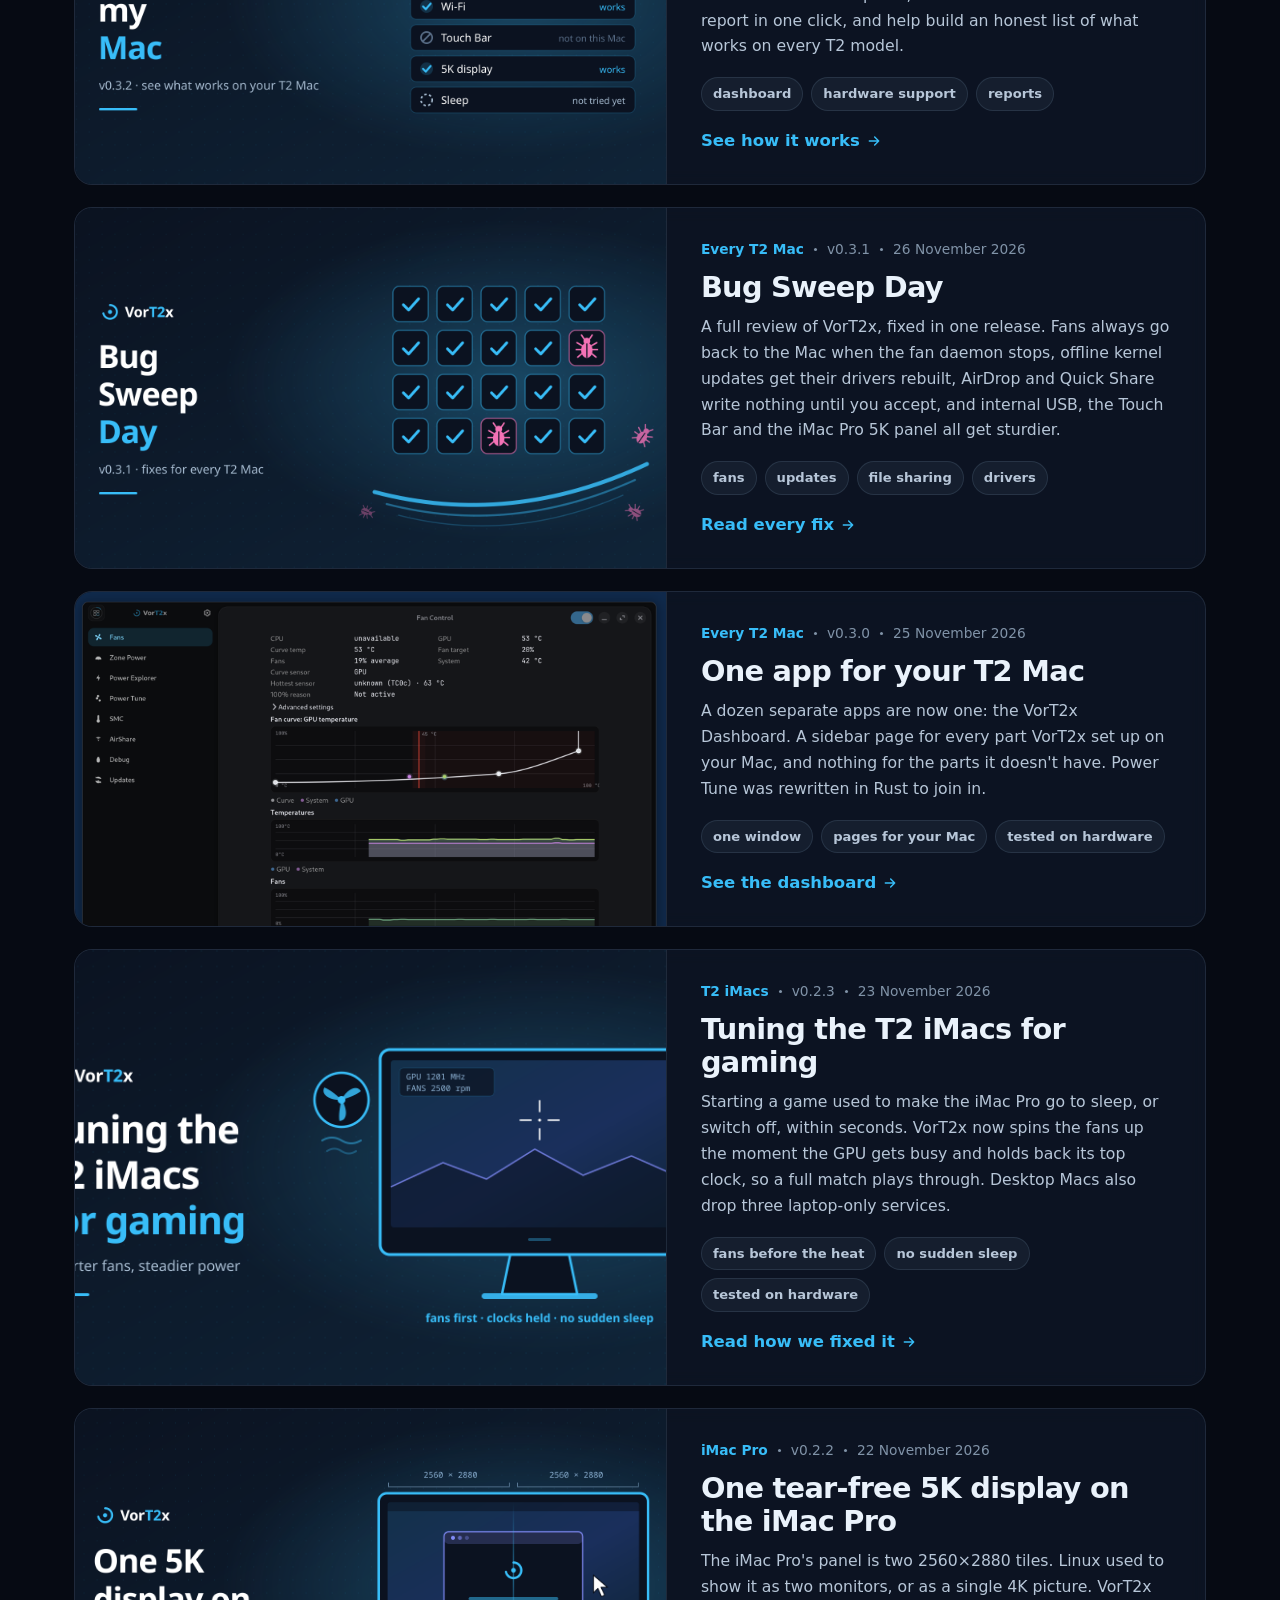
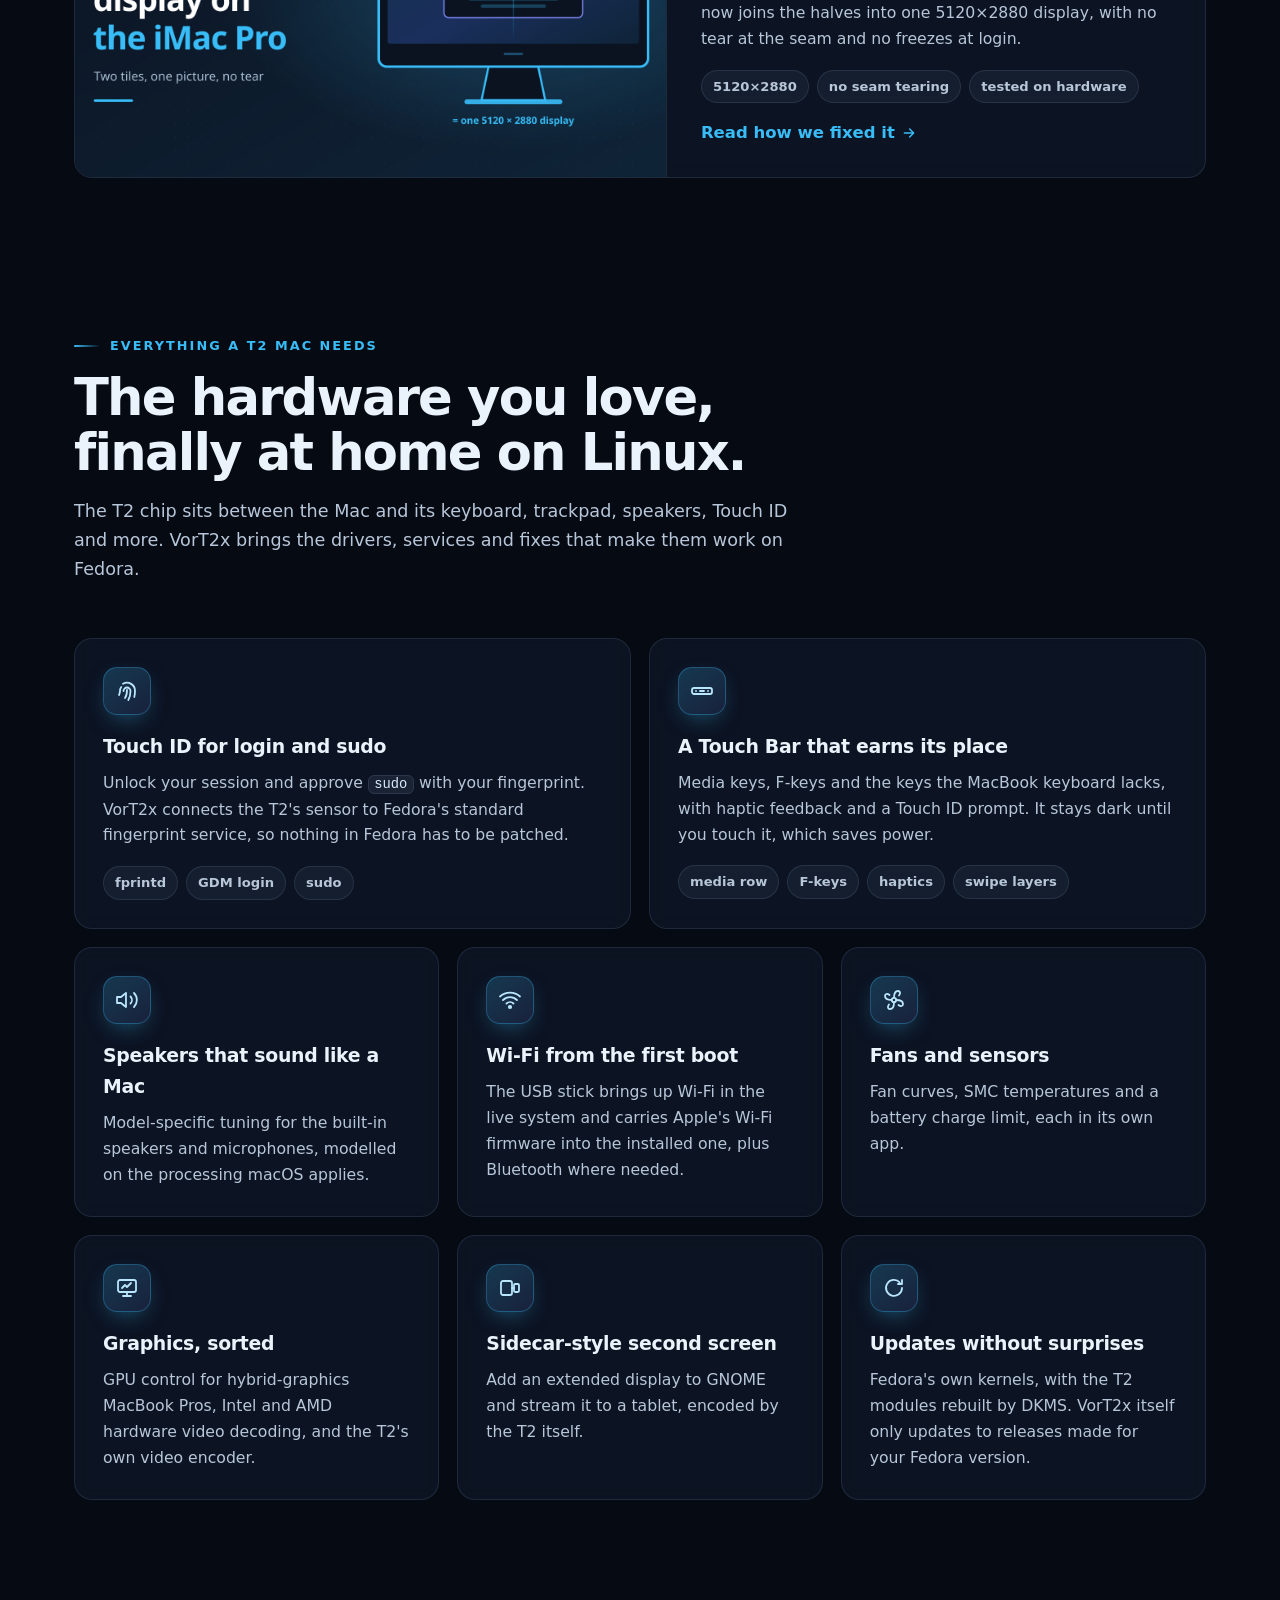
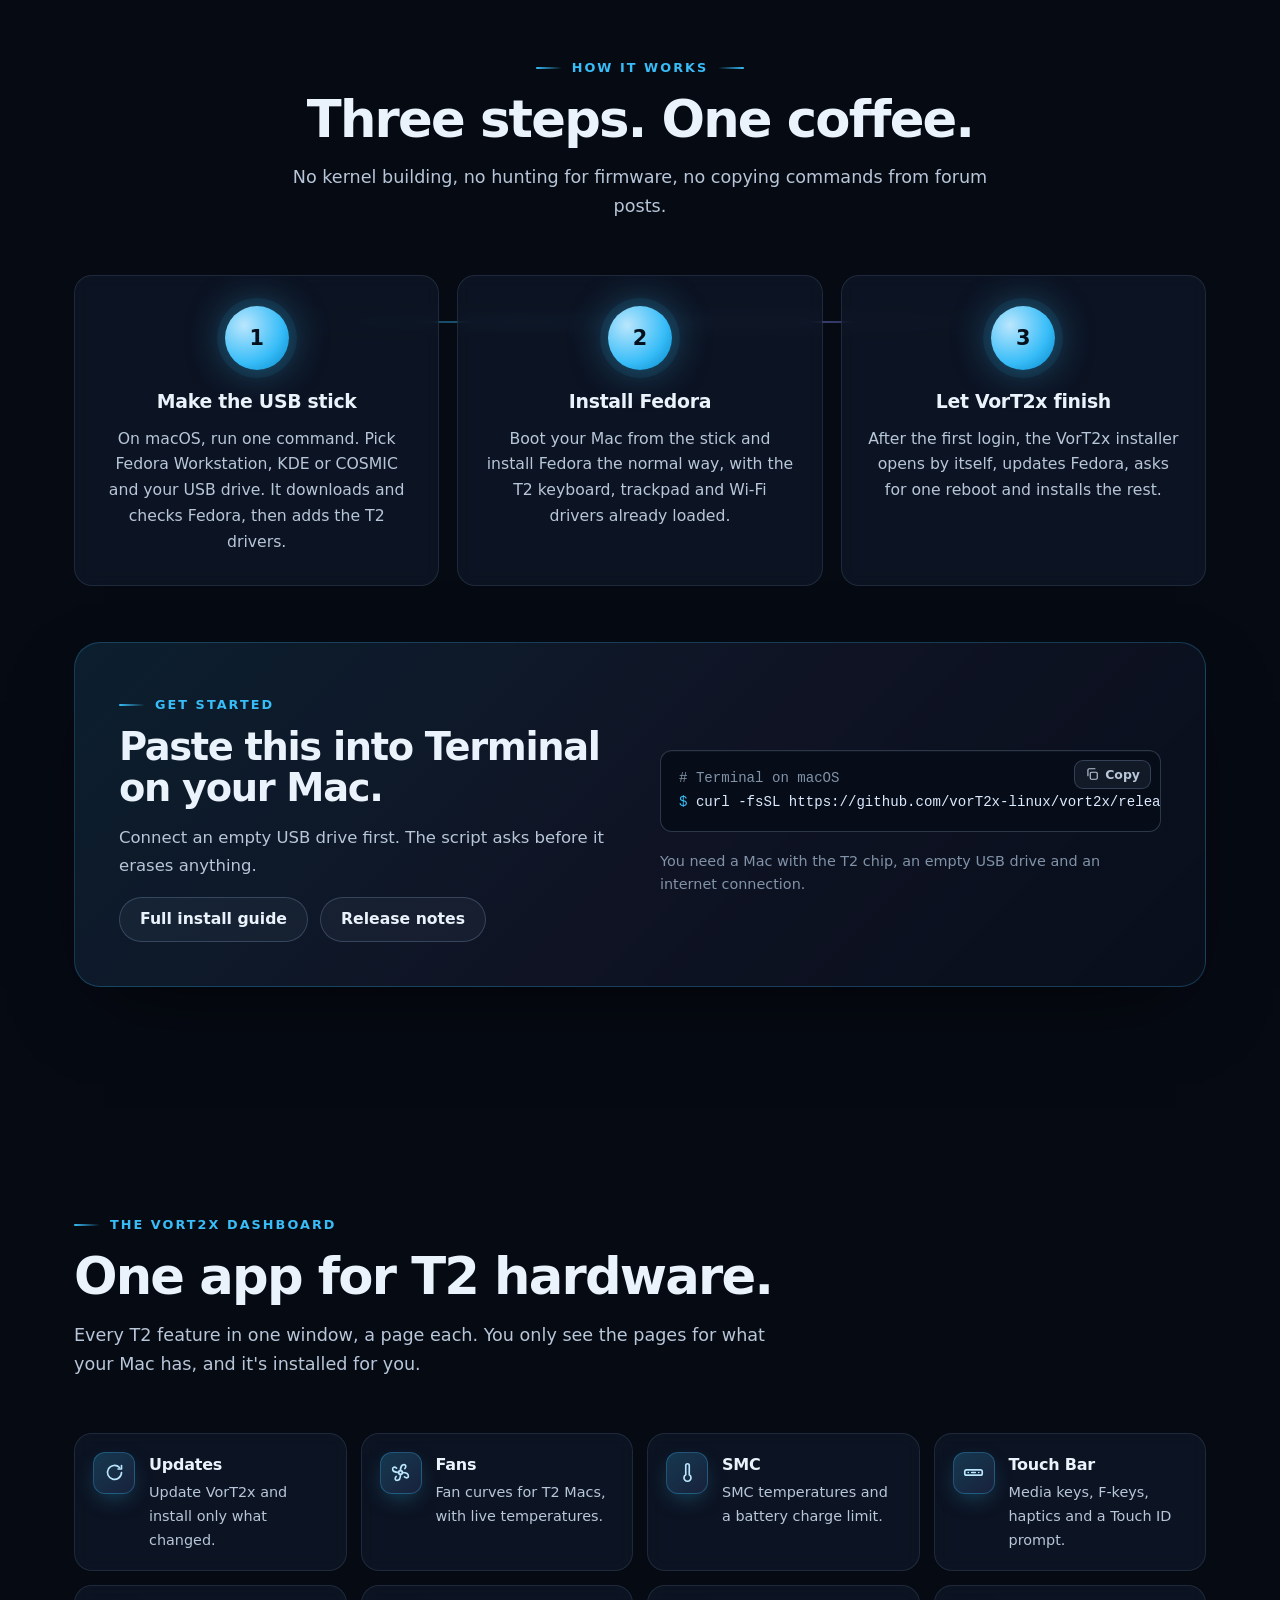
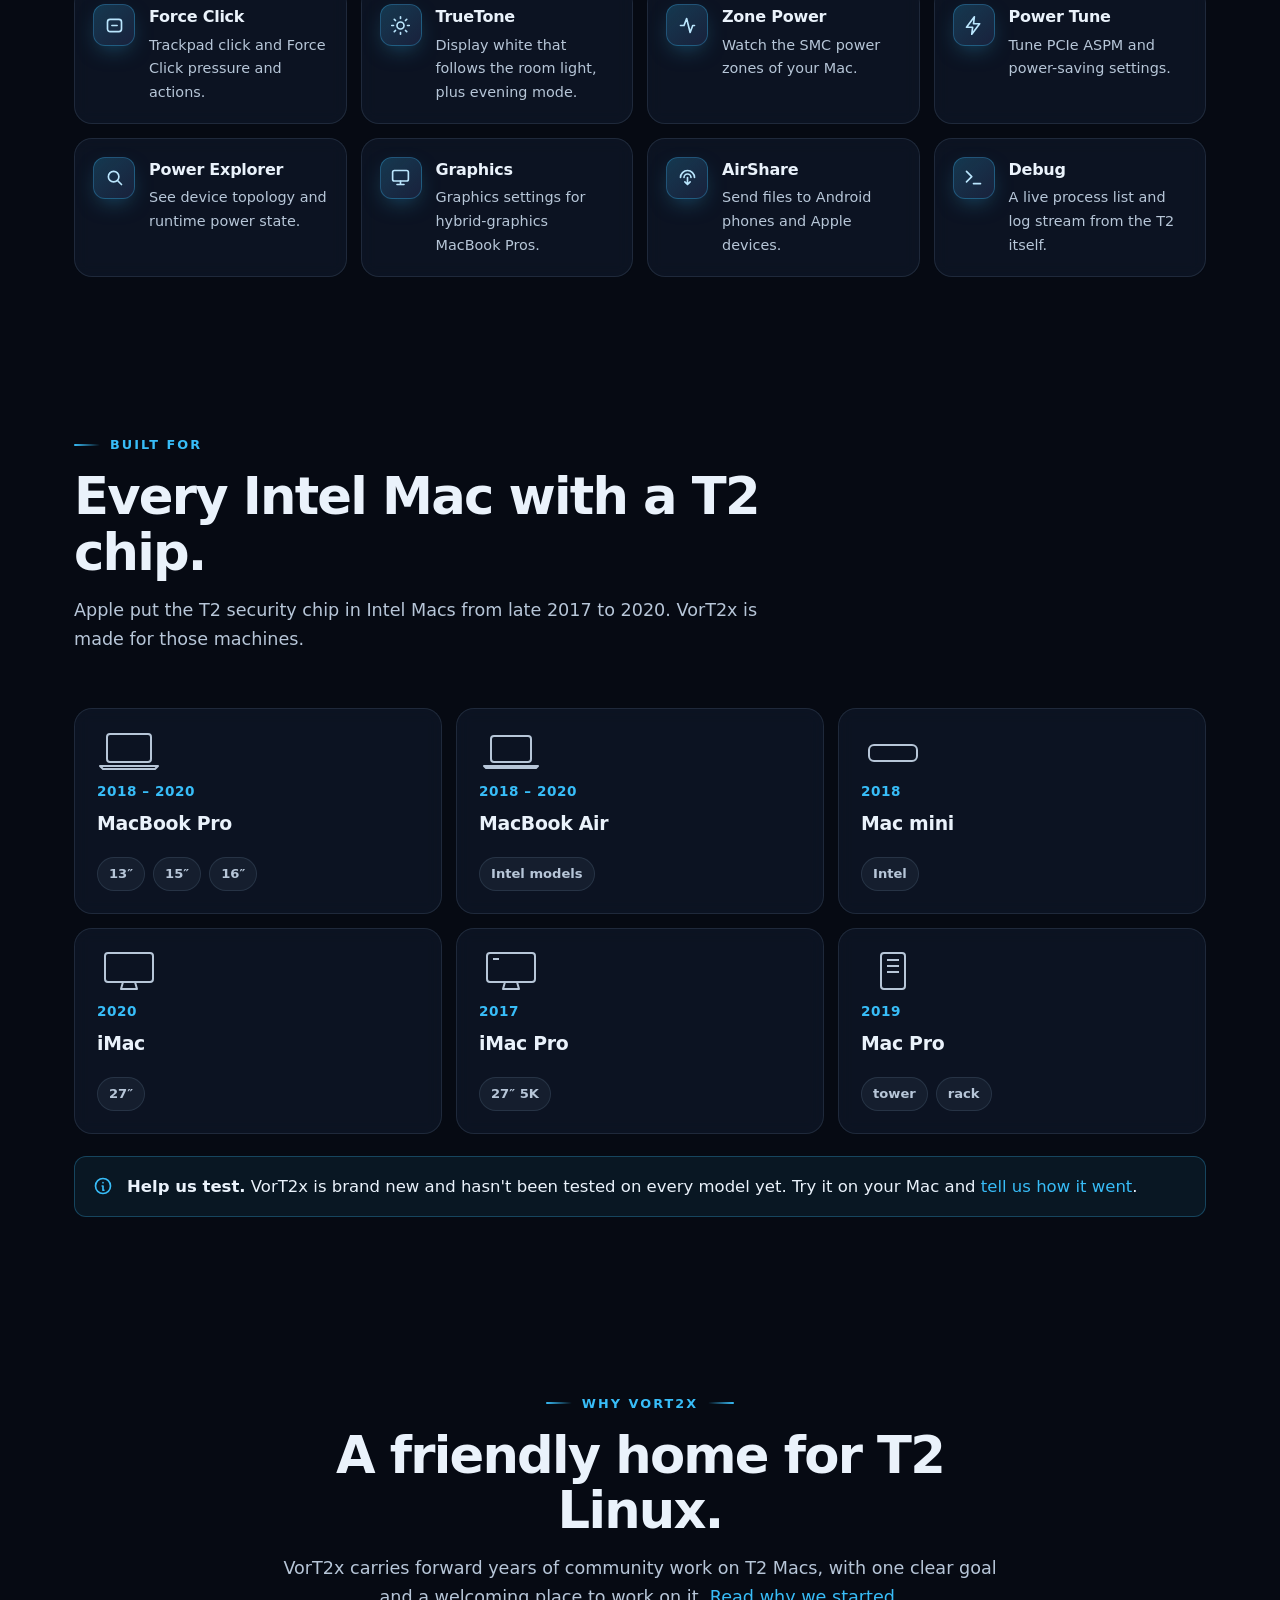
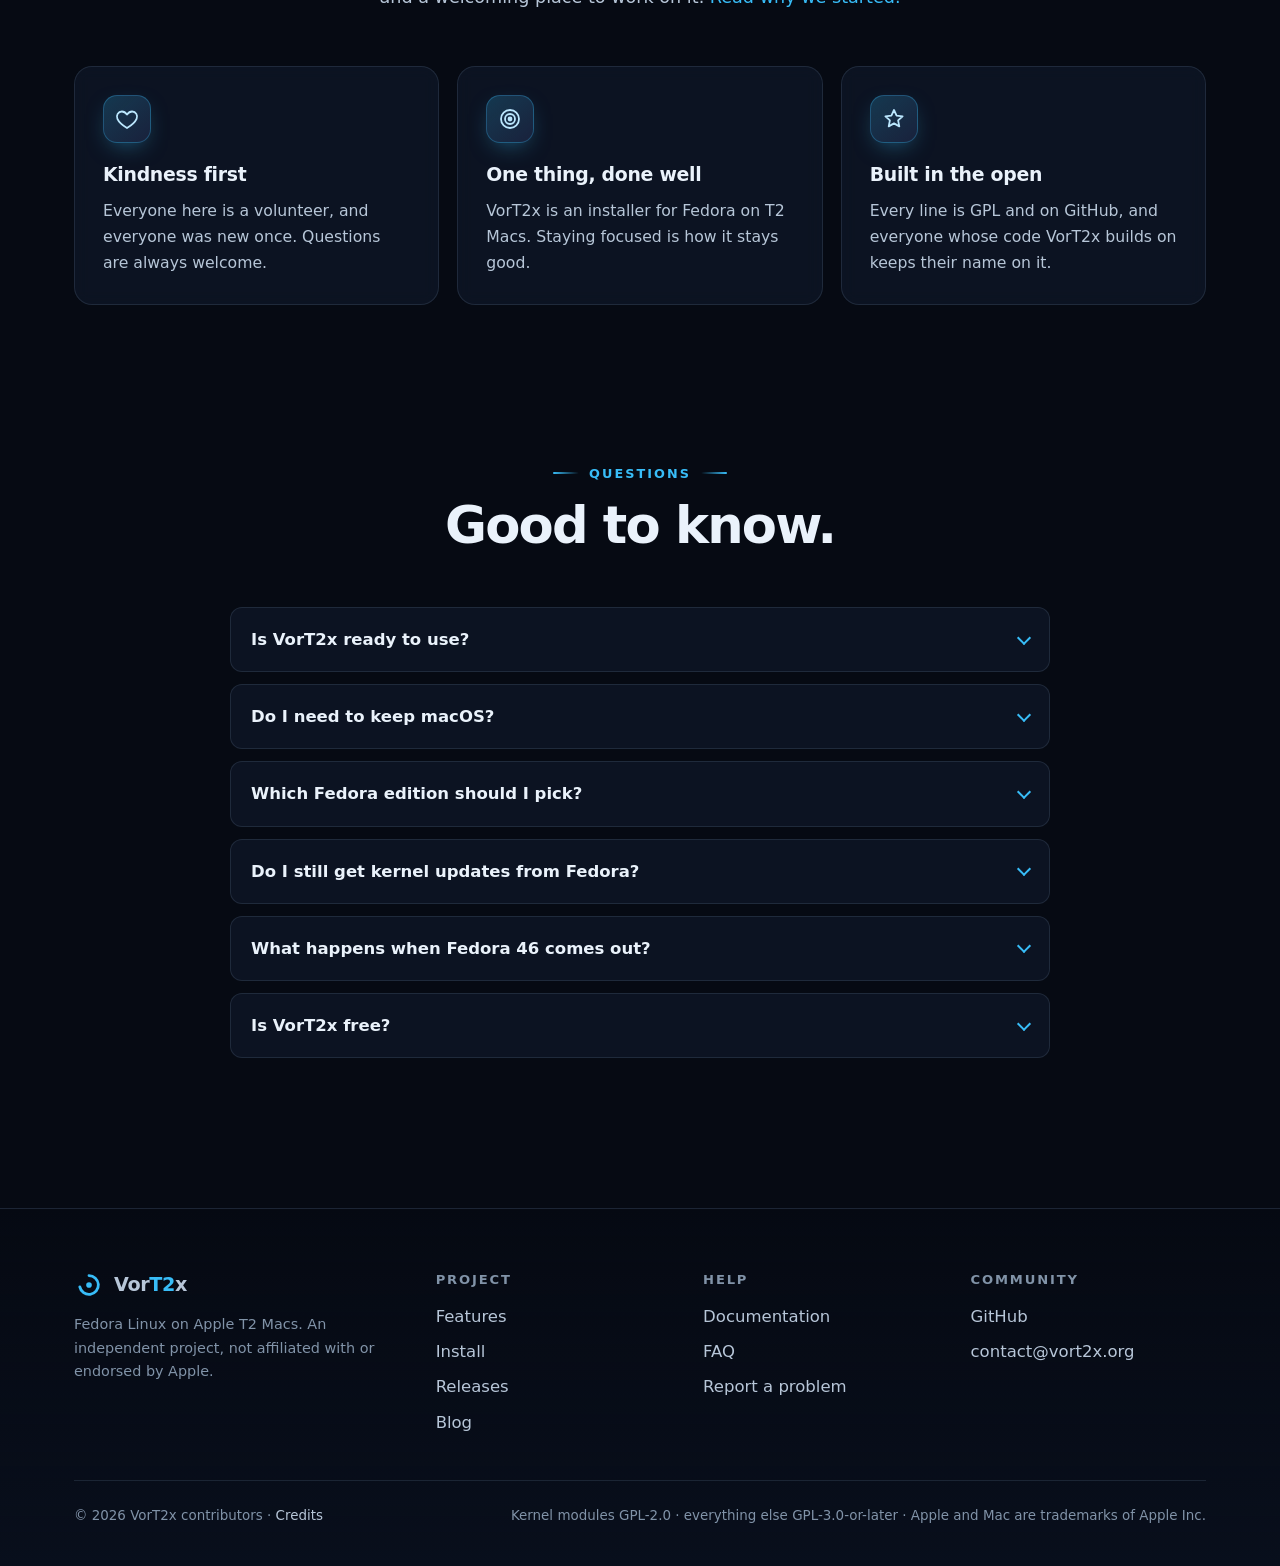
==== commit 295f0bd1: "Add the Check my Mac post and show v0.3.2 on the homepage" ====
--- a/index.html
+++ b/index.html
@@ -49,7 +49,7 @@
   <canvas id="vortex" aria-hidden="true"></canvas>
   <div class="wrap hero-grid">
     <div>
-      <a class="pill reveal" href="https://github.com/vorT2x-linux/vort2x/releases/latest"><span class="tag">NEW</span> v0.3.1 is out · for Fedora 45</a>
+      <a class="pill reveal" href="https://github.com/vorT2x-linux/vort2x/releases/latest"><span class="tag">NEW</span> v0.3.2 is out · for Fedora 45</a>
       <h1 class="reveal" style="--d:.08s">Linux, at home<br>on your <span class="grad">T2 Mac.</span></h1>
       <p class="lede reveal" style="--d:.16s">VorT2x installs Fedora on Apple T2 Macs. Run one command on macOS to make the USB stick, install Fedora, and VorT2x sets up Touch ID, the Touch Bar, speakers, Wi-Fi, fans and more by itself.</p>
       <div class="cta reveal" style="--d:.24s">
@@ -92,6 +92,16 @@
       <p>Long-standing T2 problems that now just work in VorT2x, with the story of how we got there.</p>
     </div>
     <div class="wins">
+      <a class="card post-card win reveal" href="/blog/check-my-mac.html">
+        <div class="thumb"><img src="/blog/check-my-mac-hero.png" alt="A list of T2 parts, each marked works, not on this Mac or not tried yet, next to the words Check my Mac" width="1600" height="900" loading="lazy"></div>
+        <div class="body">
+          <div class="meta"><span class="post-tag">Every T2 Mac</span><span class="dot"></span><span>v0.3.2</span><span class="dot"></span><time datetime="2026-11-27">27 November 2026</time></div>
+          <h3>Check my Mac</h3>
+          <p>One page in the VorT2x Dashboard checks every T2 part on your Mac, from the camera and speakers to the Touch Bar, Touch ID and the 5K panel, and shows what works. Send a report in one click, and help build an honest list of what works on every T2 model.</p>
+          <div class="chips"><span class="chip">dashboard</span><span class="chip">hardware support</span><span class="chip">reports</span></div>
+          <span class="more">See how it works <svg width="16" height="16" viewBox="0 0 24 24" fill="none" stroke="currentColor" stroke-width="2.2" stroke-linecap="round" stroke-linejoin="round"><path d="M5 12h14M13 6l6 6-6 6"/></svg></span>
+        </div>
+      </a>
       <a class="card post-card win reveal" href="/blog/bug-sweep-day.html">
         <div class="thumb"><img src="/blog/bug-sweep-day-hero.png" alt="A grid of tiles, nearly all ticked, with the last bugs being swept away, next to the words Bug Sweep Day" width="1600" height="900" loading="lazy"></div>
         <div class="body">
